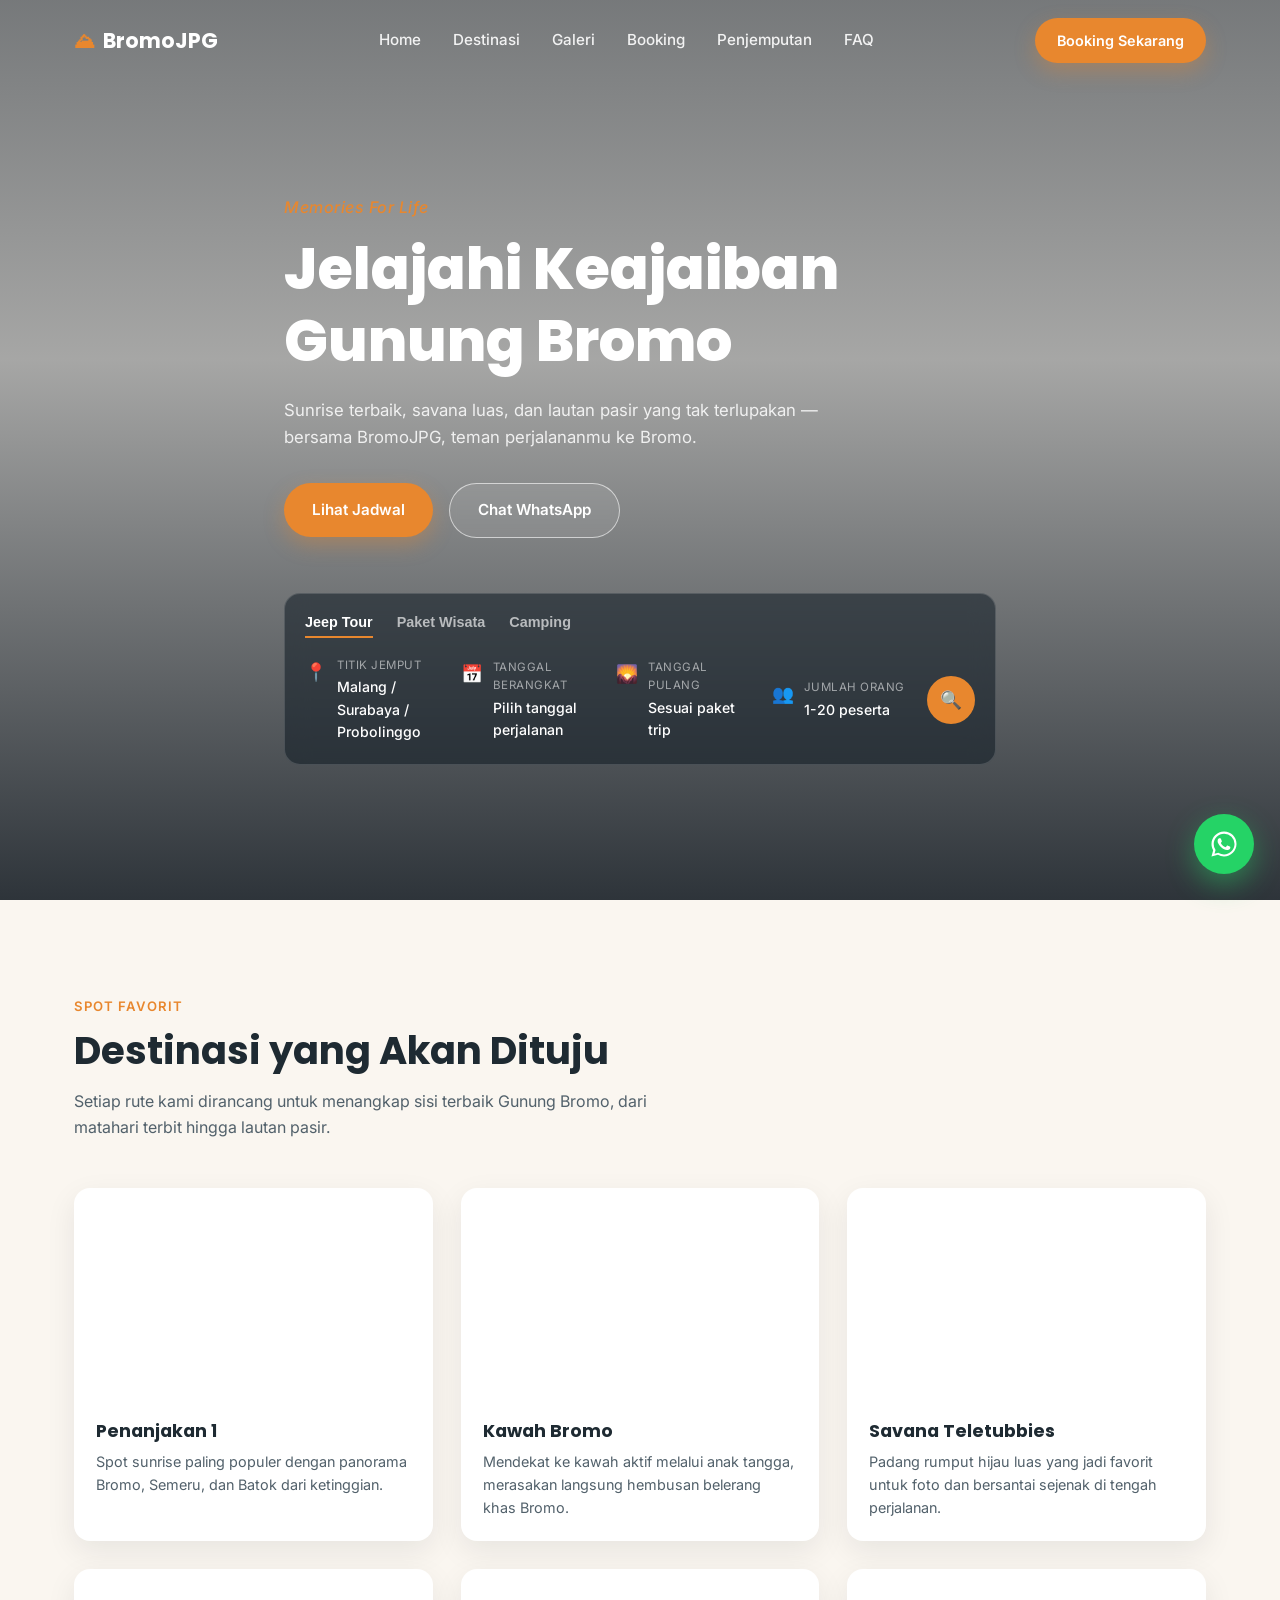
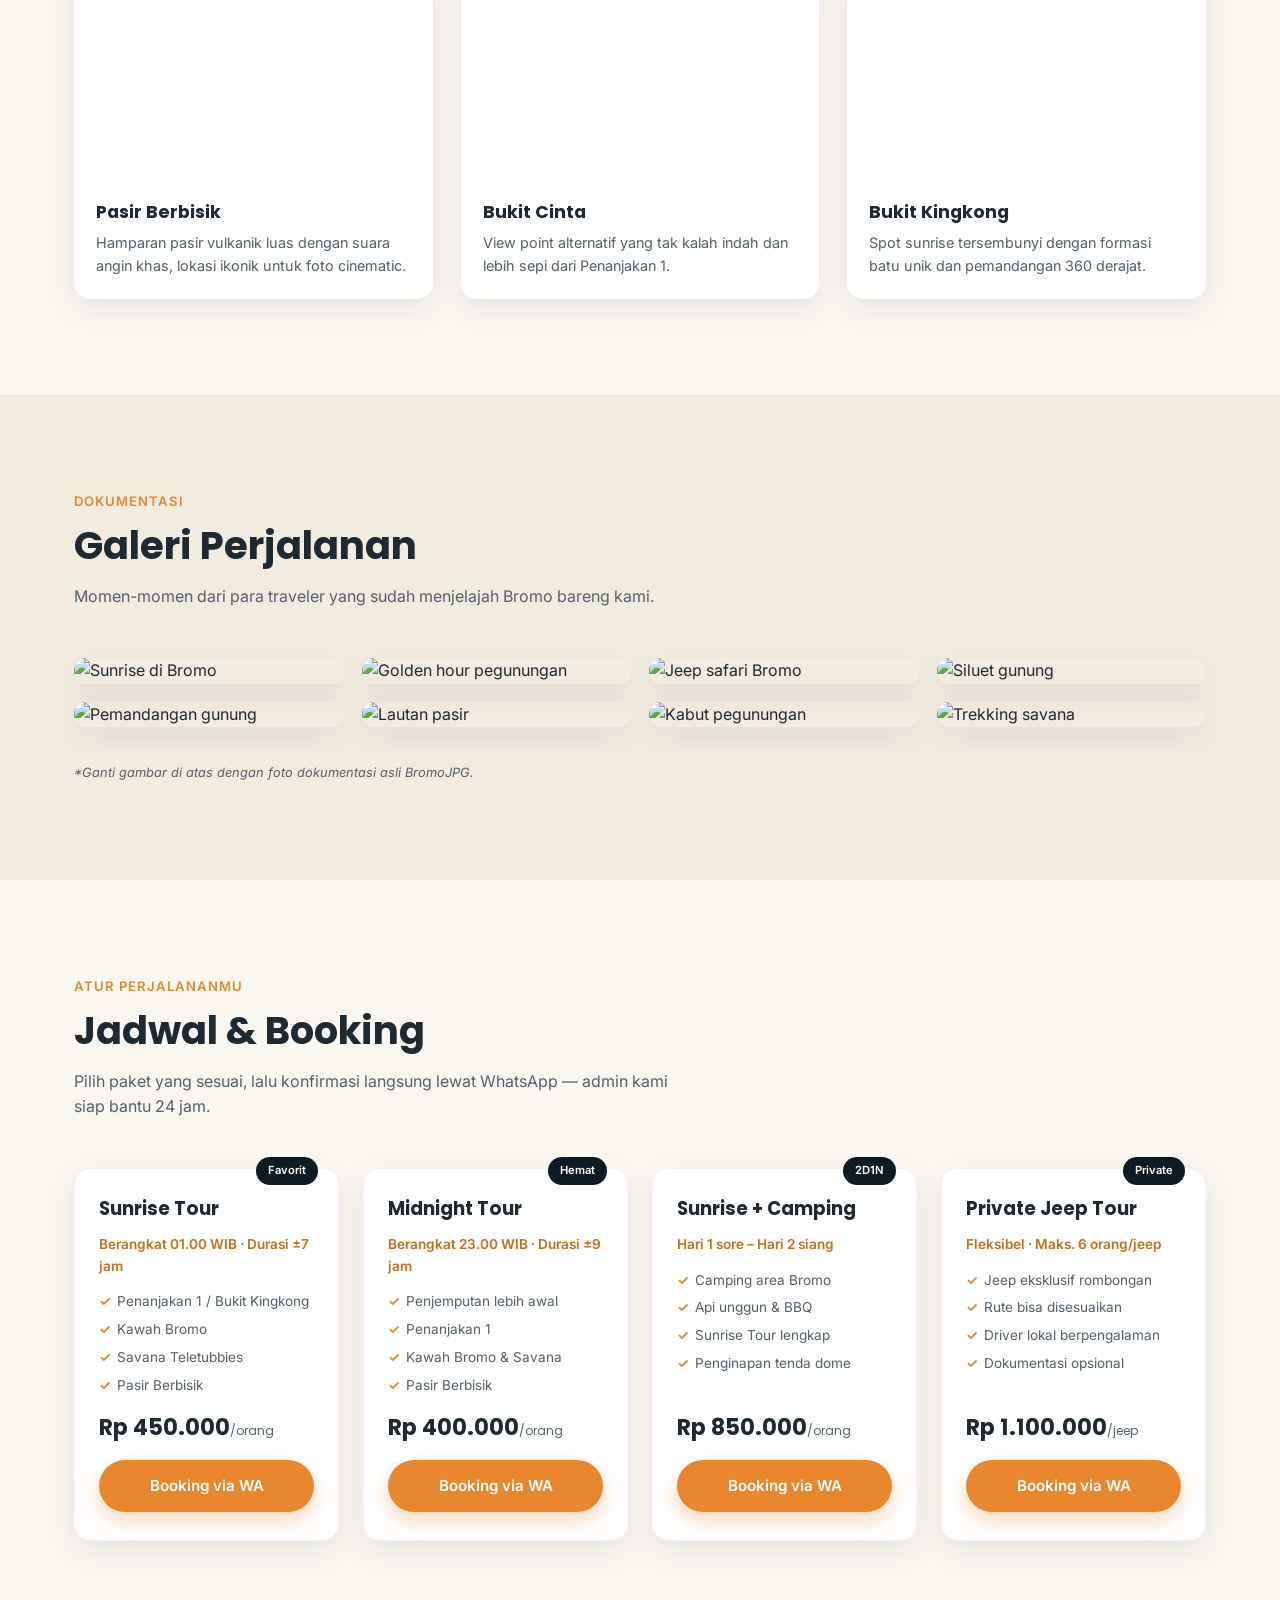
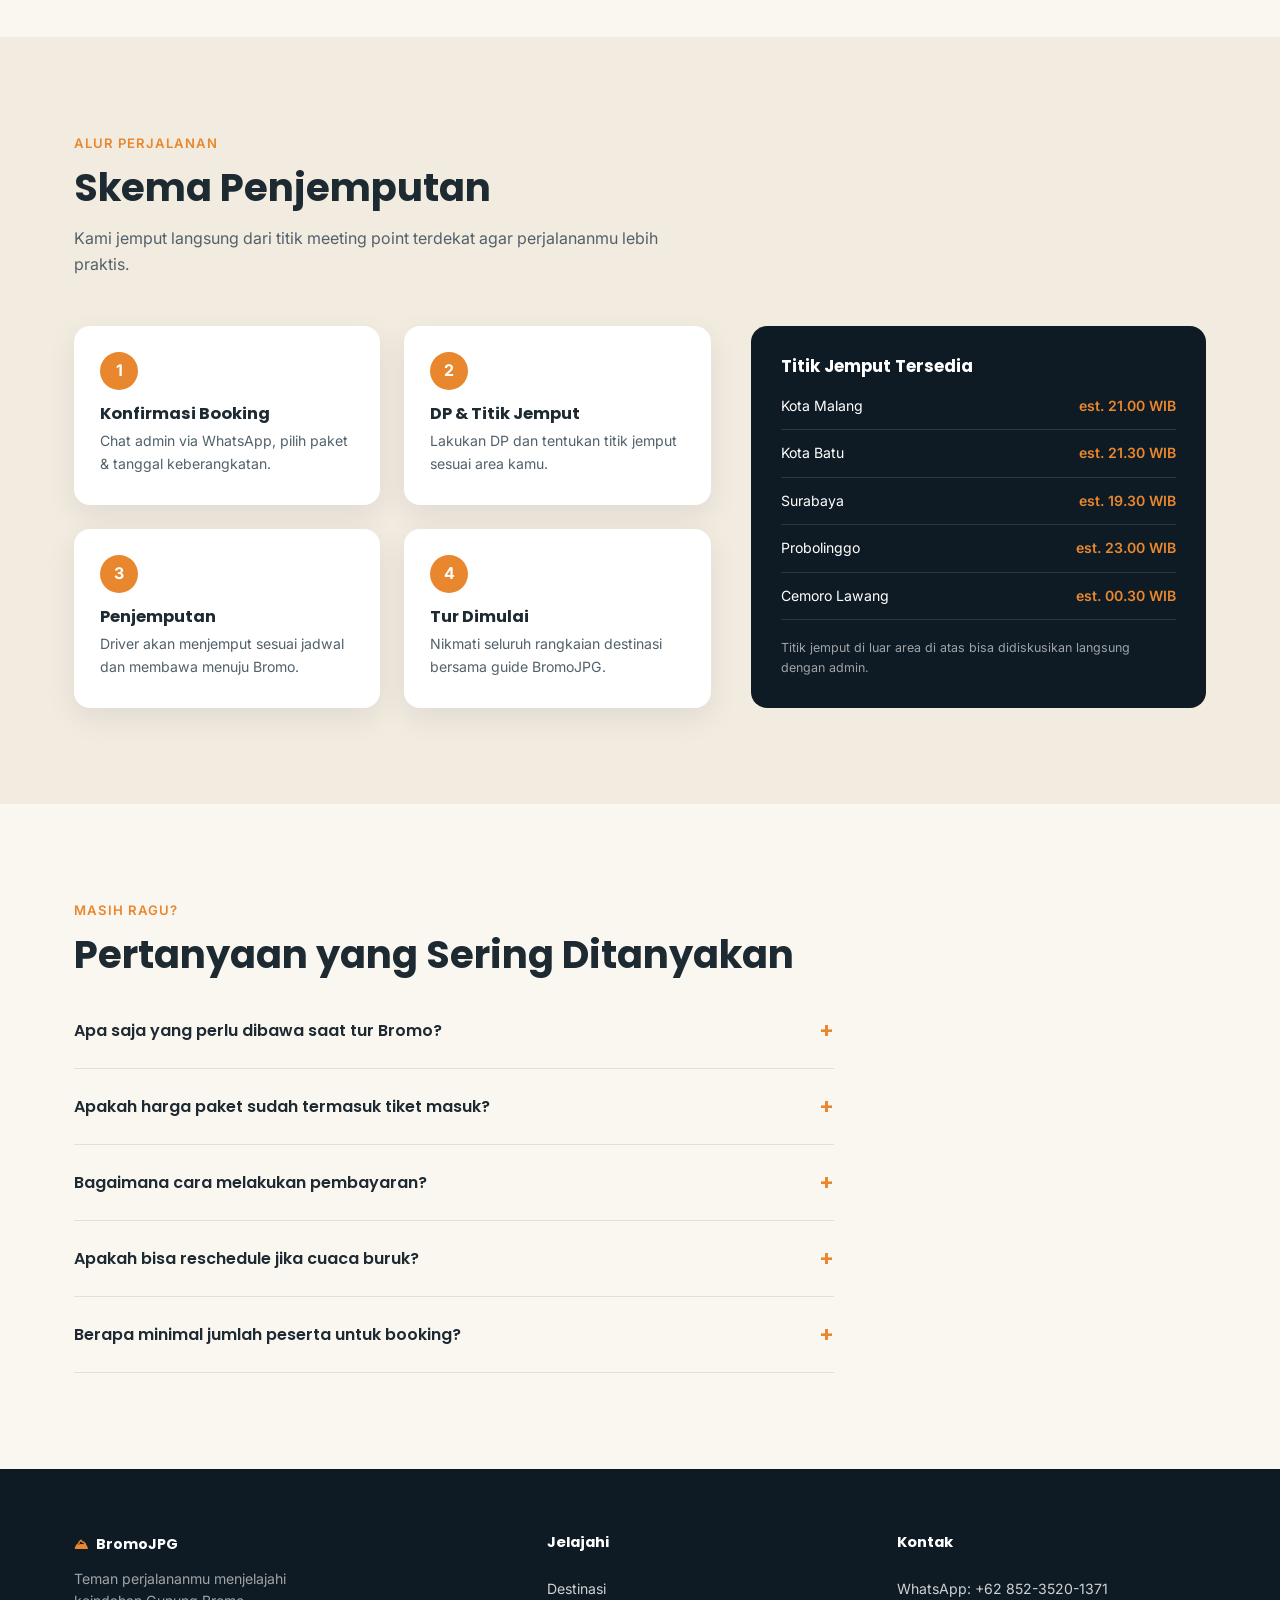
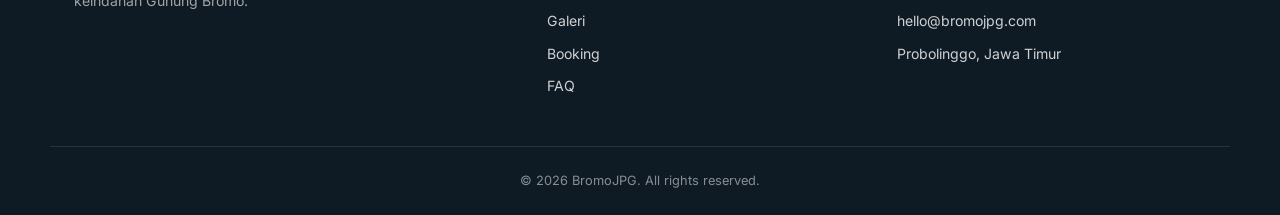
==== index.html @ 4071d48c "Add BromoJPG landing page Co-Authored-By: Claude Sonnet 5 <noreply@anthropic.com>" ====
<!DOCTYPE html>
<html lang="id">
<head>
<meta charset="UTF-8">
<meta name="viewport" content="width=device-width, initial-scale=1.0">
<title>BromoJPG - Jelajahi Keajaiban Gunung Bromo</title>
<meta name="description" content="BromoJPG - Paket wisata Gunung Bromo, sunrise tour, jeep tour, dan camping. Booking mudah lewat WhatsApp.">
<link rel="preconnect" href="https://fonts.googleapis.com">
<link rel="preconnect" href="https://fonts.gstatic.com" crossorigin>
<link href="https://fonts.googleapis.com/css2?family=Poppins:wght@500;600;700;800&family=Inter:wght@400;500;600;700&display=swap" rel="stylesheet">
<link rel="stylesheet" href="css/style.css">
</head>
<body>

<!-- NAVBAR -->
<header class="navbar" id="navbar">
  <div class="container navbar__inner">
    <a href="#home" class="navbar__logo">
      <span class="logo-icon">⛰</span> BromoJPG
    </a>
    <nav class="navbar__menu" id="navMenu">
      <a href="#home">Home</a>
      <a href="#destinasi">Destinasi</a>
      <a href="#galeri">Galeri</a>
      <a href="#booking">Booking</a>
      <a href="#penjemputan">Penjemputan</a>
      <a href="#faq">FAQ</a>
    </nav>
    <a href="https://wa.me/6285235201371?text=hallo%2C%20saya%20berminat%20liburan%20ke%20bromo%20bareng%20bromojpg" class="btn btn--primary navbar__cta" target="_blank" rel="noopener">Booking Sekarang</a>
    <button class="navbar__burger" id="navBurger" aria-label="Buka menu">
      <span></span><span></span><span></span>
    </button>
  </div>
</header>

<!-- HERO -->
<section class="hero" id="home">
  <div class="hero__overlay"></div>
  <div class="container hero__content">
    <p class="hero__eyebrow">Memories For Life</p>
    <h1 class="hero__title">Jelajahi Keajaiban<br>Gunung Bromo</h1>
    <p class="hero__subtitle">Sunrise terbaik, savana luas, dan lautan pasir yang tak terlupakan — bersama BromoJPG, teman perjalananmu ke Bromo.</p>
    <div class="hero__actions">
      <a href="#booking" class="btn btn--primary">Lihat Jadwal</a>
      <a href="https://wa.me/6285235201371?text=hallo%2C%20saya%20berminat%20liburan%20ke%20bromo%20bareng%20bromojpg" class="btn btn--outline" target="_blank" rel="noopener">Chat WhatsApp</a>
    </div>

    <div class="booking-bar">
      <div class="booking-bar__tabs">
        <button class="is-active" data-tab="jeep">Jeep Tour</button>
        <button data-tab="paket">Paket Wisata</button>
        <button data-tab="camping">Camping</button>
      </div>
      <div class="booking-bar__fields">
        <div class="field">
          <span class="field__icon">📍</span>
          <div>
            <label>Titik Jemput</label>
            <p>Malang / Surabaya / Probolinggo</p>
          </div>
        </div>
        <div class="field">
          <span class="field__icon">📅</span>
          <div>
            <label>Tanggal Berangkat</label>
            <p>Pilih tanggal perjalanan</p>
          </div>
        </div>
        <div class="field">
          <span class="field__icon">🌄</span>
          <div>
            <label>Tanggal Pulang</label>
            <p>Sesuai paket trip</p>
          </div>
        </div>
        <div class="field">
          <span class="field__icon">👥</span>
          <div>
            <label>Jumlah Orang</label>
            <p>1-20 peserta</p>
          </div>
        </div>
        <a href="#booking" class="booking-bar__search" aria-label="Cari jadwal">🔍</a>
      </div>
    </div>
  </div>
</section>

<main>

<!-- DESTINASI -->
<section class="section" id="destinasi">
  <div class="container">
    <p class="section__eyebrow">Spot Favorit</p>
    <h2 class="section__title">Destinasi yang Akan Dituju</h2>
    <p class="section__desc">Setiap rute kami dirancang untuk menangkap sisi terbaik Gunung Bromo, dari matahari terbit hingga lautan pasir.</p>

    <div class="grid grid--3 destinasi-grid">
      <article class="card">
        <div class="card__img" style="background-image:url('https://images.unsplash.com/photo-1518548419970-58e3b4079ab2?auto=format&fit=crop&w=800&q=80')"></div>
        <div class="card__body">
          <h3>Penanjakan 1</h3>
          <p>Spot sunrise paling populer dengan panorama Bromo, Semeru, dan Batok dari ketinggian.</p>
        </div>
      </article>
      <article class="card">
        <div class="card__img" style="background-image:url('https://images.unsplash.com/photo-1506905925346-21bda4d32df4?auto=format&fit=crop&w=800&q=80')"></div>
        <div class="card__body">
          <h3>Kawah Bromo</h3>
          <p>Mendekat ke kawah aktif melalui anak tangga, merasakan langsung hembusan belerang khas Bromo.</p>
        </div>
      </article>
      <article class="card">
        <div class="card__img" style="background-image:url('https://images.unsplash.com/photo-1444392061186-9fc38f84f726?auto=format&fit=crop&w=800&q=80')"></div>
        <div class="card__body">
          <h3>Savana Teletubbies</h3>
          <p>Padang rumput hijau luas yang jadi favorit untuk foto dan bersantai sejenak di tengah perjalanan.</p>
        </div>
      </article>
      <article class="card">
        <div class="card__img" style="background-image:url('https://images.unsplash.com/photo-1509316785289-025f5b846b35?auto=format&fit=crop&w=800&q=80')"></div>
        <div class="card__body">
          <h3>Pasir Berbisik</h3>
          <p>Hamparan pasir vulkanik luas dengan suara angin khas, lokasi ikonik untuk foto cinematic.</p>
        </div>
      </article>
      <article class="card">
        <div class="card__img" style="background-image:url('https://images.unsplash.com/photo-1476514525535-07fb3b4ae5f1?auto=format&fit=crop&w=800&q=80')"></div>
        <div class="card__body">
          <h3>Bukit Cinta</h3>
          <p>View point alternatif yang tak kalah indah dan lebih sepi dari Penanjakan 1.</p>
        </div>
      </article>
      <article class="card">
        <div class="card__img" style="background-image:url('https://images.unsplash.com/photo-1470770841072-f978cf4d019e?auto=format&fit=crop&w=800&q=80')"></div>
        <div class="card__body">
          <h3>Bukit Kingkong</h3>
          <p>Spot sunrise tersembunyi dengan formasi batu unik dan pemandangan 360 derajat.</p>
        </div>
      </article>
    </div>
  </div>
</section>

<!-- GALERI -->
<section class="section section--alt" id="galeri">
  <div class="container">
    <p class="section__eyebrow">Dokumentasi</p>
    <h2 class="section__title">Galeri Perjalanan</h2>
    <p class="section__desc">Momen-momen dari para traveler yang sudah menjelajah Bromo bareng kami.</p>

    <div class="gallery" id="galleryGrid">
      <img src="https://images.unsplash.com/photo-1518791841217-8f162f1e1131?auto=format&fit=crop&w=700&q=80" alt="Sunrise di Bromo" loading="lazy">
      <img src="https://images.unsplash.com/photo-1483728642387-6c3bdd6c93e5?auto=format&fit=crop&w=700&q=80" alt="Pemandangan gunung" loading="lazy">
      <img src="https://images.unsplash.com/photo-1519681393784-d120267933ba?auto=format&fit=crop&w=700&q=80" alt="Golden hour pegunungan" loading="lazy">
      <img src="https://images.unsplash.com/photo-1551632811-561732d1e306?auto=format&fit=crop&w=700&q=80" alt="Lautan pasir" loading="lazy">
      <img src="https://images.unsplash.com/photo-1507525428034-b723cf961d3e?auto=format&fit=crop&w=700&q=80" alt="Jeep safari Bromo" loading="lazy">
      <img src="https://images.unsplash.com/photo-1443860623430-684c3eaf9871?auto=format&fit=crop&w=700&q=80" alt="Kabut pegunungan" loading="lazy">
      <img src="https://images.unsplash.com/photo-1472214103451-9374bd1c798e?auto=format&fit=crop&w=700&q=80" alt="Siluet gunung" loading="lazy">
      <img src="https://images.unsplash.com/photo-1532274402911-5a369e4c4bb5?auto=format&fit=crop&w=700&q=80" alt="Trekking savana" loading="lazy">
    </div>
    <p class="gallery__note">*Ganti gambar di atas dengan foto dokumentasi asli BromoJPG.</p>
  </div>
</section>

<!-- JADWAL BOOKING -->
<section class="section" id="booking">
  <div class="container">
    <p class="section__eyebrow">Atur Perjalananmu</p>
    <h2 class="section__title">Jadwal &amp; Booking</h2>
    <p class="section__desc">Pilih paket yang sesuai, lalu konfirmasi langsung lewat WhatsApp — admin kami siap bantu 24 jam.</p>

    <div class="schedule-grid">
      <article class="schedule-card">
        <div class="schedule-card__badge">Favorit</div>
        <h3>Sunrise Tour</h3>
        <p class="schedule-card__time">Berangkat 01.00 WIB &middot; Durasi ±7 jam</p>
        <ul class="schedule-card__list">
          <li>Penanjakan 1 / Bukit Kingkong</li>
          <li>Kawah Bromo</li>
          <li>Savana Teletubbies</li>
          <li>Pasir Berbisik</li>
        </ul>
        <div class="schedule-card__price">Rp 450.000<span>/orang</span></div>
        <a class="btn btn--primary btn--block" target="_blank" rel="noopener"
           href="https://wa.me/6285235201371?text=hallo%2C%20saya%20berminat%20liburan%20ke%20bromo%20bareng%20bromojpg%2C%20untuk%20paket%20Sunrise%20Tour">Booking via WA</a>
      </article>

      <article class="schedule-card">
        <div class="schedule-card__badge">Hemat</div>
        <h3>Midnight Tour</h3>
        <p class="schedule-card__time">Berangkat 23.00 WIB &middot; Durasi ±9 jam</p>
        <ul class="schedule-card__list">
          <li>Penjemputan lebih awal</li>
          <li>Penanjakan 1</li>
          <li>Kawah Bromo &amp; Savana</li>
          <li>Pasir Berbisik</li>
        </ul>
        <div class="schedule-card__price">Rp 400.000<span>/orang</span></div>
        <a class="btn btn--primary btn--block" target="_blank" rel="noopener"
           href="https://wa.me/6285235201371?text=hallo%2C%20saya%20berminat%20liburan%20ke%20bromo%20bareng%20bromojpg%2C%20untuk%20paket%20Midnight%20Tour">Booking via WA</a>
      </article>

      <article class="schedule-card">
        <div class="schedule-card__badge">2D1N</div>
        <h3>Sunrise + Camping</h3>
        <p class="schedule-card__time">Hari 1 sore &ndash; Hari 2 siang</p>
        <ul class="schedule-card__list">
          <li>Camping area Bromo</li>
          <li>Api unggun &amp; BBQ</li>
          <li>Sunrise Tour lengkap</li>
          <li>Penginapan tenda dome</li>
        </ul>
        <div class="schedule-card__price">Rp 850.000<span>/orang</span></div>
        <a class="btn btn--primary btn--block" target="_blank" rel="noopener"
           href="https://wa.me/6285235201371?text=hallo%2C%20saya%20berminat%20liburan%20ke%20bromo%20bareng%20bromojpg%2C%20untuk%20paket%20Sunrise%20%2B%20Camping">Booking via WA</a>
      </article>

      <article class="schedule-card">
        <div class="schedule-card__badge">Private</div>
        <h3>Private Jeep Tour</h3>
        <p class="schedule-card__time">Fleksibel &middot; Maks. 6 orang/jeep</p>
        <ul class="schedule-card__list">
          <li>Jeep eksklusif rombongan</li>
          <li>Rute bisa disesuaikan</li>
          <li>Driver lokal berpengalaman</li>
          <li>Dokumentasi opsional</li>
        </ul>
        <div class="schedule-card__price">Rp 1.100.000<span>/jeep</span></div>
        <a class="btn btn--primary btn--block" target="_blank" rel="noopener"
           href="https://wa.me/6285235201371?text=hallo%2C%20saya%20berminat%20liburan%20ke%20bromo%20bareng%20bromojpg%2C%20untuk%20Private%20Jeep%20Tour">Booking via WA</a>
      </article>
    </div>
  </div>
</section>

<!-- SKEMA PENJEMPUTAN -->
<section class="section section--alt" id="penjemputan">
  <div class="container">
    <p class="section__eyebrow">Alur Perjalanan</p>
    <h2 class="section__title">Skema Penjemputan</h2>
    <p class="section__desc">Kami jemput langsung dari titik meeting point terdekat agar perjalananmu lebih praktis.</p>

    <div class="pickup">
      <div class="pickup__steps">
        <div class="pickup__step">
          <div class="pickup__num">1</div>
          <h3>Konfirmasi Booking</h3>
          <p>Chat admin via WhatsApp, pilih paket &amp; tanggal keberangkatan.</p>
        </div>
        <div class="pickup__step">
          <div class="pickup__num">2</div>
          <h3>DP &amp; Titik Jemput</h3>
          <p>Lakukan DP dan tentukan titik jemput sesuai area kamu.</p>
        </div>
        <div class="pickup__step">
          <div class="pickup__num">3</div>
          <h3>Penjemputan</h3>
          <p>Driver akan menjemput sesuai jadwal dan membawa menuju Bromo.</p>
        </div>
        <div class="pickup__step">
          <div class="pickup__num">4</div>
          <h3>Tur Dimulai</h3>
          <p>Nikmati seluruh rangkaian destinasi bersama guide BromoJPG.</p>
        </div>
      </div>

      <div class="pickup__areas">
        <h3>Titik Jemput Tersedia</h3>
        <ul>
          <li><span>Kota Malang</span><span>est. 21.00 WIB</span></li>
          <li><span>Kota Batu</span><span>est. 21.30 WIB</span></li>
          <li><span>Surabaya</span><span>est. 19.30 WIB</span></li>
          <li><span>Probolinggo</span><span>est. 23.00 WIB</span></li>
          <li><span>Cemoro Lawang</span><span>est. 00.30 WIB</span></li>
        </ul>
        <p class="pickup__note">Titik jemput di luar area di atas bisa didiskusikan langsung dengan admin.</p>
      </div>
    </div>
  </div>
</section>

<!-- FAQ -->
<section class="section" id="faq">
  <div class="container">
    <p class="section__eyebrow">Masih Ragu?</p>
    <h2 class="section__title">Pertanyaan yang Sering Ditanyakan</h2>

    <div class="faq">
      <div class="faq__item">
        <button class="faq__question">
          Apa saja yang perlu dibawa saat tur Bromo?
          <span class="faq__icon">+</span>
        </button>
        <div class="faq__answer">
          <p>Jaket tebal, sarung tangan, masker/buff, senter kecil, dan kamera. Suhu di area Bromo bisa mencapai 5-10°C saat dini hari.</p>
        </div>
      </div>
      <div class="faq__item">
        <button class="faq__question">
          Apakah harga paket sudah termasuk tiket masuk?
          <span class="faq__icon">+</span>
        </button>
        <div class="faq__answer">
          <p>Harga sudah termasuk sewa jeep dan driver. Tiket masuk kawasan TNBTS dibayar terpisah di lokasi sesuai tarif resmi.</p>
        </div>
      </div>
      <div class="faq__item">
        <button class="faq__question">
          Bagaimana cara melakukan pembayaran?
          <span class="faq__icon">+</span>
        </button>
        <div class="faq__answer">
          <p>Pembayaran DP via transfer bank/e-wallet untuk mengunci jadwal, pelunasan bisa saat hari-H atau sesuai kesepakatan dengan admin.</p>
        </div>
      </div>
      <div class="faq__item">
        <button class="faq__question">
          Apakah bisa reschedule jika cuaca buruk?
          <span class="faq__icon">+</span>
        </button>
        <div class="faq__answer">
          <p>Bisa, kami akan menginformasikan kondisi cuaca/kabut terkini dan menawarkan opsi reschedule tanpa biaya tambahan.</p>
        </div>
      </div>
      <div class="faq__item">
        <button class="faq__question">
          Berapa minimal jumlah peserta untuk booking?
          <span class="faq__icon">+</span>
        </button>
        <div class="faq__answer">
          <p>Minimal 1 orang untuk paket open trip (akan digabung dengan peserta lain), dan tanpa minimal untuk private jeep tour.</p>
        </div>
      </div>
    </div>
  </div>
</section>

</main>

<!-- FOOTER -->
<footer class="footer">
  <div class="container footer__inner">
    <div class="footer__brand">
      <p class="navbar__logo"><span class="logo-icon">⛰</span> BromoJPG</p>
      <p>Teman perjalananmu menjelajahi keindahan Gunung Bromo.</p>
    </div>
    <div class="footer__col">
      <h4>Jelajahi</h4>
      <a href="#destinasi">Destinasi</a>
      <a href="#galeri">Galeri</a>
      <a href="#booking">Booking</a>
      <a href="#faq">FAQ</a>
    </div>
    <div class="footer__col">
      <h4>Kontak</h4>
      <a href="https://wa.me/6285235201371" target="_blank" rel="noopener">WhatsApp: +62 852-3520-1371</a>
      <a href="mailto:hello@bromojpg.com">hello@bromojpg.com</a>
      <span>Probolinggo, Jawa Timur</span>
    </div>
  </div>
  <div class="footer__bottom">
    <p>&copy; 2026 BromoJPG. All rights reserved.</p>
  </div>
</footer>

<!-- FLOATING WHATSAPP BUTTON -->
<a href="https://wa.me/6285235201371?text=hallo%2C%20saya%20berminat%20liburan%20ke%20bromo%20bareng%20bromojpg"
   class="wa-float" target="_blank" rel="noopener" aria-label="Chat WhatsApp BromoJPG">
  <svg viewBox="0 0 32 32" width="30" height="30" fill="currentColor">
    <path d="M16.004 2.667c-7.364 0-13.333 5.97-13.333 13.333 0 2.351.615 4.646 1.783 6.667L2.667 29.333l6.84-1.794a13.27 13.27 0 0 0 6.497 1.69h.006c7.363 0 13.333-5.969 13.333-13.333 0-3.562-1.388-6.912-3.907-9.43a13.246 13.246 0 0 0-9.432-3.799zm0 24.4a11.03 11.03 0 0 1-5.63-1.54l-.404-.24-4.06 1.065 1.084-3.957-.263-.406a11.044 11.044 0 0 1-1.693-5.927c0-6.113 4.975-11.088 11.092-11.088a11.03 11.03 0 0 1 7.845 3.252 11.028 11.028 0 0 1 3.248 7.845c-.003 6.116-4.978 11.092-11.11 11.096zm6.086-8.305c-.334-.167-1.978-.977-2.285-1.088-.307-.112-.53-.167-.753.167s-.863 1.088-1.058 1.312c-.195.223-.39.251-.724.084-.334-.167-1.41-.52-2.686-1.658-.993-.886-1.664-1.98-1.86-2.314-.194-.335-.021-.516.147-.683.15-.15.334-.39.5-.585.167-.195.223-.334.334-.558.112-.223.056-.418-.028-.585-.084-.167-.753-1.814-1.032-2.483-.272-.653-.549-.565-.753-.576l-.642-.011c-.223 0-.585.084-.892.419-.307.334-1.17 1.144-1.17 2.79s1.198 3.236 1.365 3.459c.167.223 2.357 3.6 5.71 5.049.798.345 1.42.55 1.905.703.8.254 1.528.218 2.104.133.642-.096 1.978-.809 2.257-1.59.279-.782.279-1.452.195-1.591-.084-.14-.307-.223-.642-.39z"/>
  </svg>
</a>

<script src="js/script.js"></script>
</body>
</html>
---- css/style.css ----
:root {
  --bone: #faf6f0;
  --bone-alt: #f2ebe0;
  --ink: #1e2a32;
  --ink-soft: #52616b;
  --navy: #0f1b24;
  --navy-soft: #1b2b38;
  --amber: #e8872e;
  --amber-dark: #c96c1b;
  --white: #ffffff;
  --radius: 16px;
  --shadow: 0 10px 30px rgba(15, 27, 36, 0.08);
  --container: 1180px;
}

* { box-sizing: border-box; margin: 0; padding: 0; }

html { scroll-behavior: smooth; }

body {
  font-family: 'Inter', sans-serif;
  background: var(--bone);
  color: var(--ink);
  line-height: 1.6;
  overflow-x: hidden;
}

h1, h2, h3, h4 {
  font-family: 'Poppins', sans-serif;
  color: var(--ink);
  line-height: 1.25;
}

a { text-decoration: none; color: inherit; }
img { max-width: 100%; display: block; }
ul { list-style: none; }

.container {
  max-width: var(--container);
  margin: 0 auto;
  padding: 0 24px;
}

/* BUTTONS */
.btn {
  display: inline-flex;
  align-items: center;
  justify-content: center;
  padding: 14px 28px;
  border-radius: 999px;
  font-weight: 600;
  font-size: 0.95rem;
  transition: transform 0.2s ease, box-shadow 0.2s ease, background 0.2s ease;
  border: none;
  cursor: pointer;
}
.btn--primary {
  background: var(--amber);
  color: var(--white);
  box-shadow: 0 8px 20px rgba(232, 135, 46, 0.35);
}
.btn--primary:hover { background: var(--amber-dark); transform: translateY(-2px); }
.btn--outline {
  background: rgba(255,255,255,0.08);
  color: var(--white);
  border: 1.5px solid rgba(255,255,255,0.6);
  backdrop-filter: blur(4px);
}
.btn--outline:hover { background: rgba(255,255,255,0.18); }
.btn--block { width: 100%; }

/* NAVBAR */
.navbar {
  position: fixed;
  top: 0; left: 0; right: 0;
  z-index: 100;
  padding: 18px 0;
  transition: background 0.3s ease, padding 0.3s ease, box-shadow 0.3s ease;
}
.navbar.scrolled {
  background: rgba(250, 246, 240, 0.92);
  backdrop-filter: blur(10px);
  padding: 12px 0;
  box-shadow: 0 4px 20px rgba(15,27,36,0.08);
}
.navbar__inner {
  display: flex;
  align-items: center;
  justify-content: space-between;
  gap: 24px;
}
.navbar__logo {
  font-family: 'Poppins', sans-serif;
  font-weight: 700;
  font-size: 1.3rem;
  color: var(--white);
  display: flex;
  align-items: center;
  gap: 8px;
}
.navbar.scrolled .navbar__logo { color: var(--ink); }
.logo-icon { color: var(--amber); }
.navbar__menu {
  display: flex;
  gap: 32px;
  flex: 1;
  justify-content: center;
}
.navbar__menu a {
  color: rgba(255,255,255,0.9);
  font-weight: 500;
  font-size: 0.95rem;
  transition: color 0.2s ease;
}
.navbar.scrolled .navbar__menu a { color: var(--ink-soft); }
.navbar__menu a:hover { color: var(--amber); }
.navbar__cta { white-space: nowrap; padding: 11px 22px; font-size: 0.9rem; }
.navbar__burger {
  display: none;
  flex-direction: column;
  gap: 5px;
  background: none;
  border: none;
  cursor: pointer;
}
.navbar__burger span {
  width: 24px; height: 2px;
  background: var(--white);
  transition: background 0.2s ease;
}
.navbar.scrolled .navbar__burger span { background: var(--ink); }

/* HERO */
.hero {
  position: relative;
  min-height: 100vh;
  display: flex;
  align-items: center;
  background: url('https://images.unsplash.com/photo-1472791108553-c9405341e398?auto=format&fit=crop&w=1600&q=80') center/cover no-repeat;
  color: var(--white);
  padding: 140px 0 80px;
}
.hero__overlay {
  position: absolute;
  inset: 0;
  background: linear-gradient(180deg, rgba(10,18,26,0.55) 0%, rgba(10,18,26,0.35) 40%, rgba(10,18,26,0.85) 100%);
}
.hero__content {
  position: relative;
  z-index: 2;
  max-width: 760px;
}
.hero__eyebrow {
  font-style: italic;
  color: var(--amber);
  font-weight: 500;
  margin-bottom: 12px;
  letter-spacing: 0.5px;
}
.hero__title {
  font-size: clamp(2.2rem, 5vw, 3.6rem);
  font-weight: 800;
  color: var(--white);
  margin-bottom: 20px;
}
.hero__subtitle {
  font-size: 1.05rem;
  color: rgba(255,255,255,0.85);
  max-width: 540px;
  margin-bottom: 32px;
}
.hero__actions { display: flex; gap: 16px; flex-wrap: wrap; margin-bottom: 56px; }

/* BOOKING BAR (hero search widget) */
.booking-bar {
  background: rgba(15, 27, 36, 0.55);
  border: 1px solid rgba(255,255,255,0.15);
  backdrop-filter: blur(12px);
  border-radius: var(--radius);
  padding: 20px;
  max-width: 980px;
}
.booking-bar__tabs {
  display: flex;
  gap: 24px;
  margin-bottom: 18px;
}
.booking-bar__tabs button {
  background: none;
  border: none;
  color: rgba(255,255,255,0.65);
  font-weight: 600;
  font-size: 0.9rem;
  padding-bottom: 6px;
  cursor: pointer;
  border-bottom: 2px solid transparent;
}
.booking-bar__tabs button.is-active {
  color: var(--white);
  border-color: var(--amber);
}
.booking-bar__fields {
  display: grid;
  grid-template-columns: repeat(4, 1fr) auto;
  gap: 16px;
  align-items: center;
}
.field { display: flex; gap: 10px; align-items: flex-start; }
.field__icon { font-size: 1.1rem; margin-top: 2px; }
.field label {
  display: block;
  font-size: 0.72rem;
  text-transform: uppercase;
  letter-spacing: 0.5px;
  color: rgba(255,255,255,0.55);
  margin-bottom: 2px;
}
.field p { font-size: 0.88rem; color: var(--white); font-weight: 500; }
.booking-bar__search {
  background: var(--amber);
  color: var(--white);
  width: 48px; height: 48px;
  border-radius: 50%;
  display: flex;
  align-items: center;
  justify-content: center;
  font-size: 1.1rem;
  transition: background 0.2s ease;
}
.booking-bar__search:hover { background: var(--amber-dark); }

/* SECTIONS */
.section { padding: 96px 0; }
.section--alt { background: var(--bone-alt); }
.section__eyebrow {
  color: var(--amber);
  font-weight: 600;
  text-transform: uppercase;
  letter-spacing: 1px;
  font-size: 0.82rem;
  margin-bottom: 10px;
}
.section__title {
  font-size: clamp(1.7rem, 3.4vw, 2.4rem);
  font-weight: 700;
  margin-bottom: 14px;
}
.section__desc {
  color: var(--ink-soft);
  max-width: 600px;
  margin-bottom: 48px;
  font-size: 1rem;
}

.grid { display: grid; gap: 28px; }
.grid--3 { grid-template-columns: repeat(3, 1fr); }

/* CARDS (destinasi) */
.card {
  background: var(--white);
  border-radius: var(--radius);
  overflow: hidden;
  box-shadow: var(--shadow);
  transition: transform 0.25s ease, box-shadow 0.25s ease;
}
.card:hover { transform: translateY(-6px); box-shadow: 0 18px 40px rgba(15,27,36,0.12); }
.card__img {
  height: 210px;
  background-size: cover;
  background-position: center;
}
.card__body { padding: 22px; }
.card__body h3 { font-size: 1.1rem; margin-bottom: 8px; }
.card__body p { color: var(--ink-soft); font-size: 0.9rem; }

/* GALLERY */
.gallery {
  column-count: 4;
  column-gap: 18px;
}
.gallery img {
  width: 100%;
  border-radius: 12px;
  margin-bottom: 18px;
  box-shadow: var(--shadow);
  cursor: pointer;
  transition: transform 0.3s ease, filter 0.3s ease;
}
.gallery img:hover { transform: scale(1.02); filter: brightness(1.03); }
.gallery__note {
  margin-top: 18px;
  font-size: 0.8rem;
  color: var(--ink-soft);
  font-style: italic;
}

/* SCHEDULE / BOOKING CARDS */
.schedule-grid {
  display: grid;
  grid-template-columns: repeat(4, 1fr);
  gap: 24px;
}
.schedule-card {
  background: var(--white);
  border-radius: var(--radius);
  padding: 28px 24px;
  box-shadow: var(--shadow);
  position: relative;
  display: flex;
  flex-direction: column;
  gap: 14px;
  border: 1px solid rgba(15,27,36,0.05);
  transition: transform 0.25s ease;
}
.schedule-card:hover { transform: translateY(-6px); }
.schedule-card__badge {
  position: absolute;
  top: -12px; right: 20px;
  background: var(--navy);
  color: var(--white);
  font-size: 0.7rem;
  font-weight: 600;
  padding: 5px 12px;
  border-radius: 999px;
}
.schedule-card h3 { font-size: 1.15rem; }
.schedule-card__time { color: var(--amber-dark); font-size: 0.85rem; font-weight: 600; }
.schedule-card__list { display: flex; flex-direction: column; gap: 6px; flex: 1; }
.schedule-card__list li {
  font-size: 0.85rem;
  color: var(--ink-soft);
  padding-left: 18px;
  position: relative;
}
.schedule-card__list li::before {
  content: '✓';
  position: absolute;
  left: 0;
  color: var(--amber);
  font-weight: 700;
}
.schedule-card__price {
  font-family: 'Poppins', sans-serif;
  font-size: 1.4rem;
  font-weight: 700;
  color: var(--ink);
}
.schedule-card__price span {
  font-size: 0.75rem;
  font-weight: 400;
  color: var(--ink-soft);
}

/* PICKUP / PENJEMPUTAN */
.pickup {
  display: grid;
  grid-template-columns: 1.4fr 1fr;
  gap: 40px;
}
.pickup__steps {
  display: grid;
  grid-template-columns: repeat(2, 1fr);
  gap: 24px;
}
.pickup__step {
  background: var(--white);
  border-radius: var(--radius);
  padding: 26px;
  box-shadow: var(--shadow);
}
.pickup__num {
  width: 38px; height: 38px;
  border-radius: 50%;
  background: var(--amber);
  color: var(--white);
  display: flex;
  align-items: center;
  justify-content: center;
  font-weight: 700;
  margin-bottom: 14px;
}
.pickup__step h3 { font-size: 1.02rem; margin-bottom: 6px; }
.pickup__step p { color: var(--ink-soft); font-size: 0.88rem; }

.pickup__areas {
  background: var(--navy);
  color: var(--white);
  border-radius: var(--radius);
  padding: 30px;
}
.pickup__areas h3 { color: var(--white); font-size: 1.05rem; margin-bottom: 18px; }
.pickup__areas ul { display: flex; flex-direction: column; gap: 12px; margin-bottom: 18px; }
.pickup__areas li {
  display: flex;
  justify-content: space-between;
  padding-bottom: 12px;
  border-bottom: 1px solid rgba(255,255,255,0.12);
  font-size: 0.88rem;
}
.pickup__areas li span:last-child { color: var(--amber); font-weight: 600; }
.pickup__note { font-size: 0.78rem; color: rgba(255,255,255,0.6); }

/* FAQ */
.faq { max-width: 760px; }
.faq__item {
  border-bottom: 1px solid rgba(15,27,36,0.1);
}
.faq__question {
  width: 100%;
  background: none;
  border: none;
  text-align: left;
  font-family: 'Poppins', sans-serif;
  font-weight: 600;
  font-size: 1rem;
  padding: 22px 0;
  display: flex;
  justify-content: space-between;
  align-items: center;
  cursor: pointer;
  color: var(--ink);
}
.faq__icon {
  color: var(--amber);
  font-size: 1.3rem;
  transition: transform 0.25s ease;
  flex-shrink: 0;
  margin-left: 16px;
}
.faq__item.is-open .faq__icon { transform: rotate(45deg); }
.faq__answer {
  max-height: 0;
  overflow: hidden;
  transition: max-height 0.3s ease;
}
.faq__answer p { padding-bottom: 20px; color: var(--ink-soft); font-size: 0.92rem; max-width: 640px; }

/* FOOTER */
.footer { background: var(--navy); color: rgba(255,255,255,0.8); padding: 64px 0 0; }
.footer__inner {
  display: grid;
  grid-template-columns: 1.4fr 1fr 1fr;
  gap: 40px;
  padding-bottom: 48px;
  border-bottom: 1px solid rgba(255,255,255,0.1);
}
.footer__brand .navbar__logo { color: var(--white); margin-bottom: 12px; }
.footer__brand p { font-size: 0.88rem; max-width: 280px; color: rgba(255,255,255,0.6); }
.footer__col h4 { color: var(--white); font-size: 0.92rem; margin-bottom: 16px; }
.footer__col { display: flex; flex-direction: column; gap: 10px; font-size: 0.88rem; }
.footer__col a:hover { color: var(--amber); }
.footer__bottom {
  text-align: center;
  padding: 24px 0;
  font-size: 0.8rem;
  color: rgba(255,255,255,0.5);
}

/* FLOATING WHATSAPP */
.wa-float {
  position: fixed;
  bottom: 26px;
  right: 26px;
  width: 60px;
  height: 60px;
  background: #25D366;
  color: var(--white);
  border-radius: 50%;
  display: flex;
  align-items: center;
  justify-content: center;
  box-shadow: 0 10px 28px rgba(37, 211, 102, 0.45);
  z-index: 200;
  animation: pulse 2.4s infinite;
}
@keyframes pulse {
  0% { box-shadow: 0 0 0 0 rgba(37, 211, 102, 0.55), 0 10px 28px rgba(37,211,102,0.45); }
  70% { box-shadow: 0 0 0 16px rgba(37, 211, 102, 0), 0 10px 28px rgba(37,211,102,0.45); }
  100% { box-shadow: 0 0 0 0 rgba(37, 211, 102, 0), 0 10px 28px rgba(37,211,102,0.45); }
}

/* RESPONSIVE */
@media (max-width: 1024px) {
  .grid--3 { grid-template-columns: repeat(2, 1fr); }
  .schedule-grid { grid-template-columns: repeat(2, 1fr); }
  .gallery { column-count: 3; }
  .pickup { grid-template-columns: 1fr; }
  .booking-bar__fields { grid-template-columns: repeat(2, 1fr); row-gap: 20px; }
  .booking-bar__search { grid-column: span 2; justify-self: center; }
}

@media (max-width: 768px) {
  .navbar__menu {
    position: fixed;
    top: 68px; left: 0; right: 0;
    background: var(--bone);
    flex-direction: column;
    padding: 20px 24px;
    gap: 18px;
    box-shadow: var(--shadow);
    transform: translateY(-150%);
    opacity: 0;
    transition: all 0.3s ease;
  }
  .navbar__menu.is-open { transform: translateY(0); opacity: 1; }
  .navbar__menu a { color: var(--ink); }
  .navbar__burger { display: flex; }
  .navbar__cta { display: none; }
  .footer__inner { grid-template-columns: 1fr; }
  .grid--3 { grid-template-columns: 1fr; }
  .schedule-grid { grid-template-columns: 1fr; }
  .gallery { column-count: 2; }
  .pickup__steps { grid-template-columns: 1fr; }
}
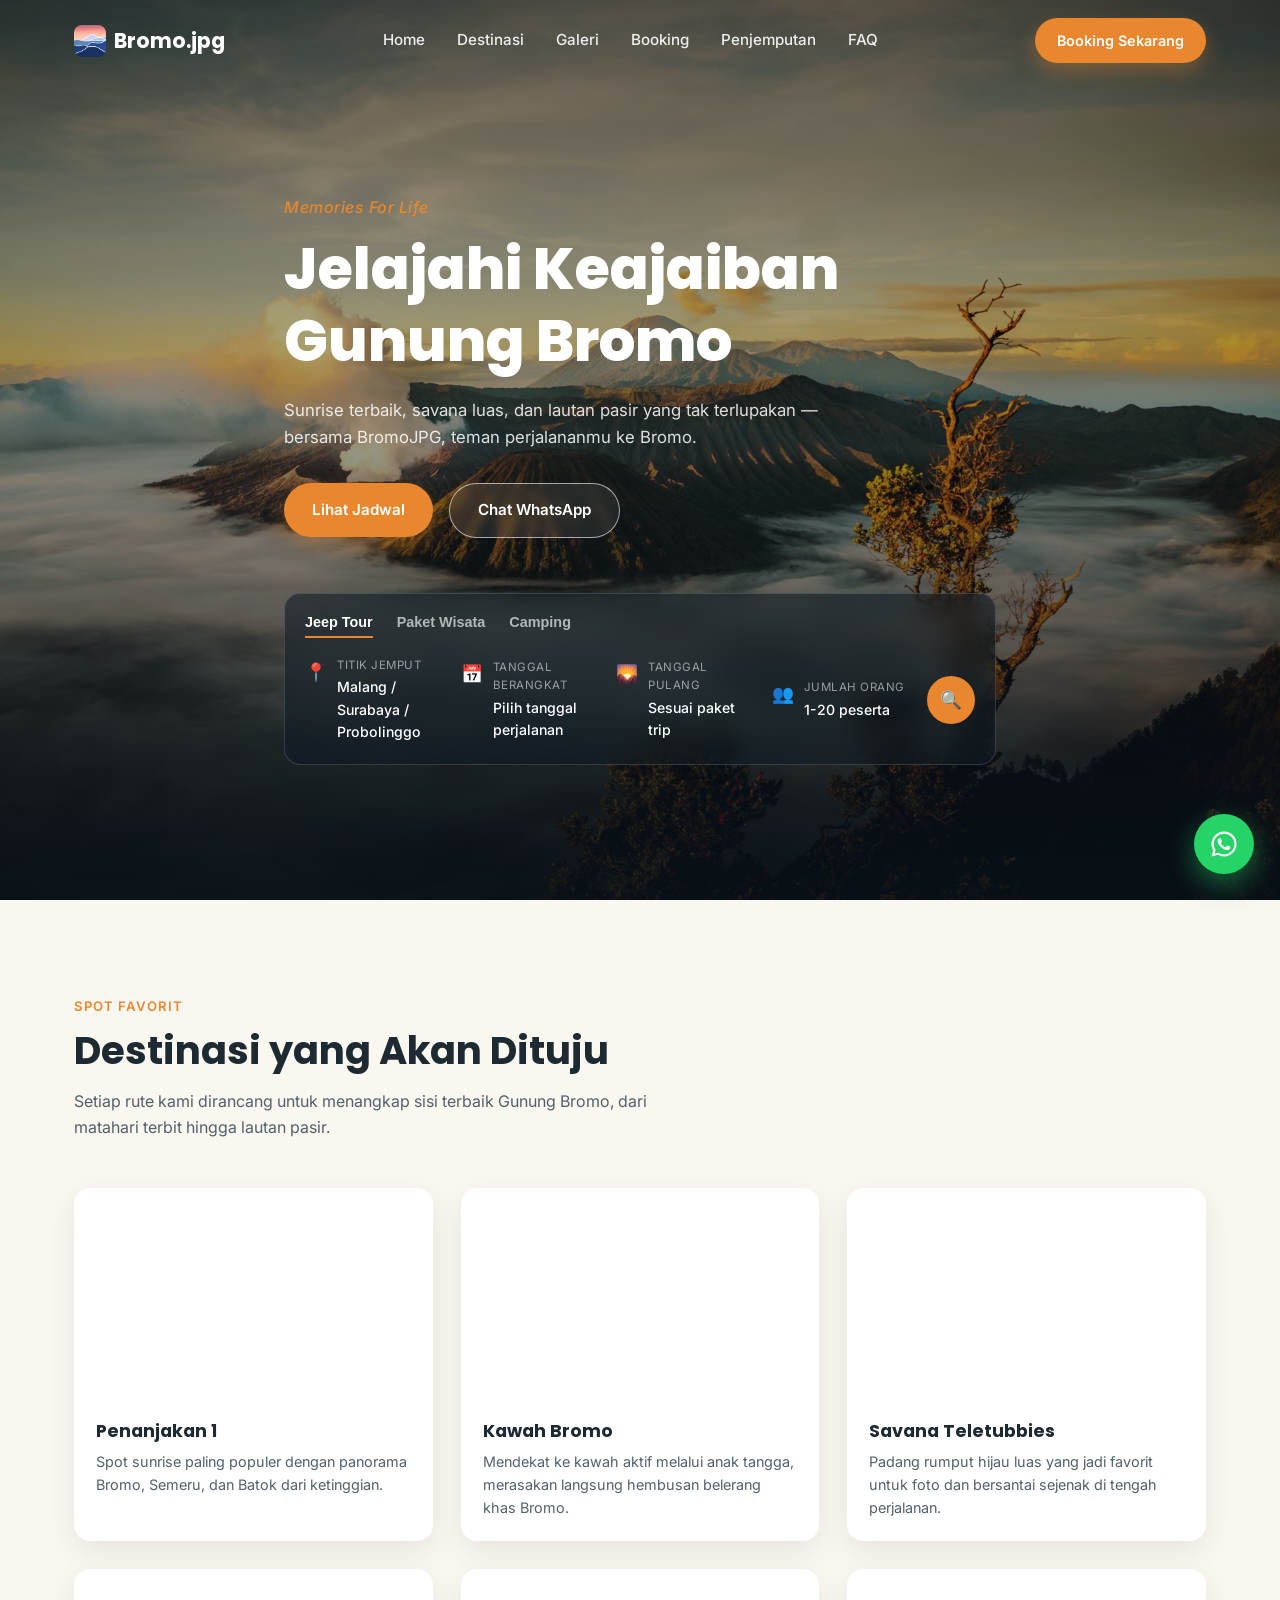
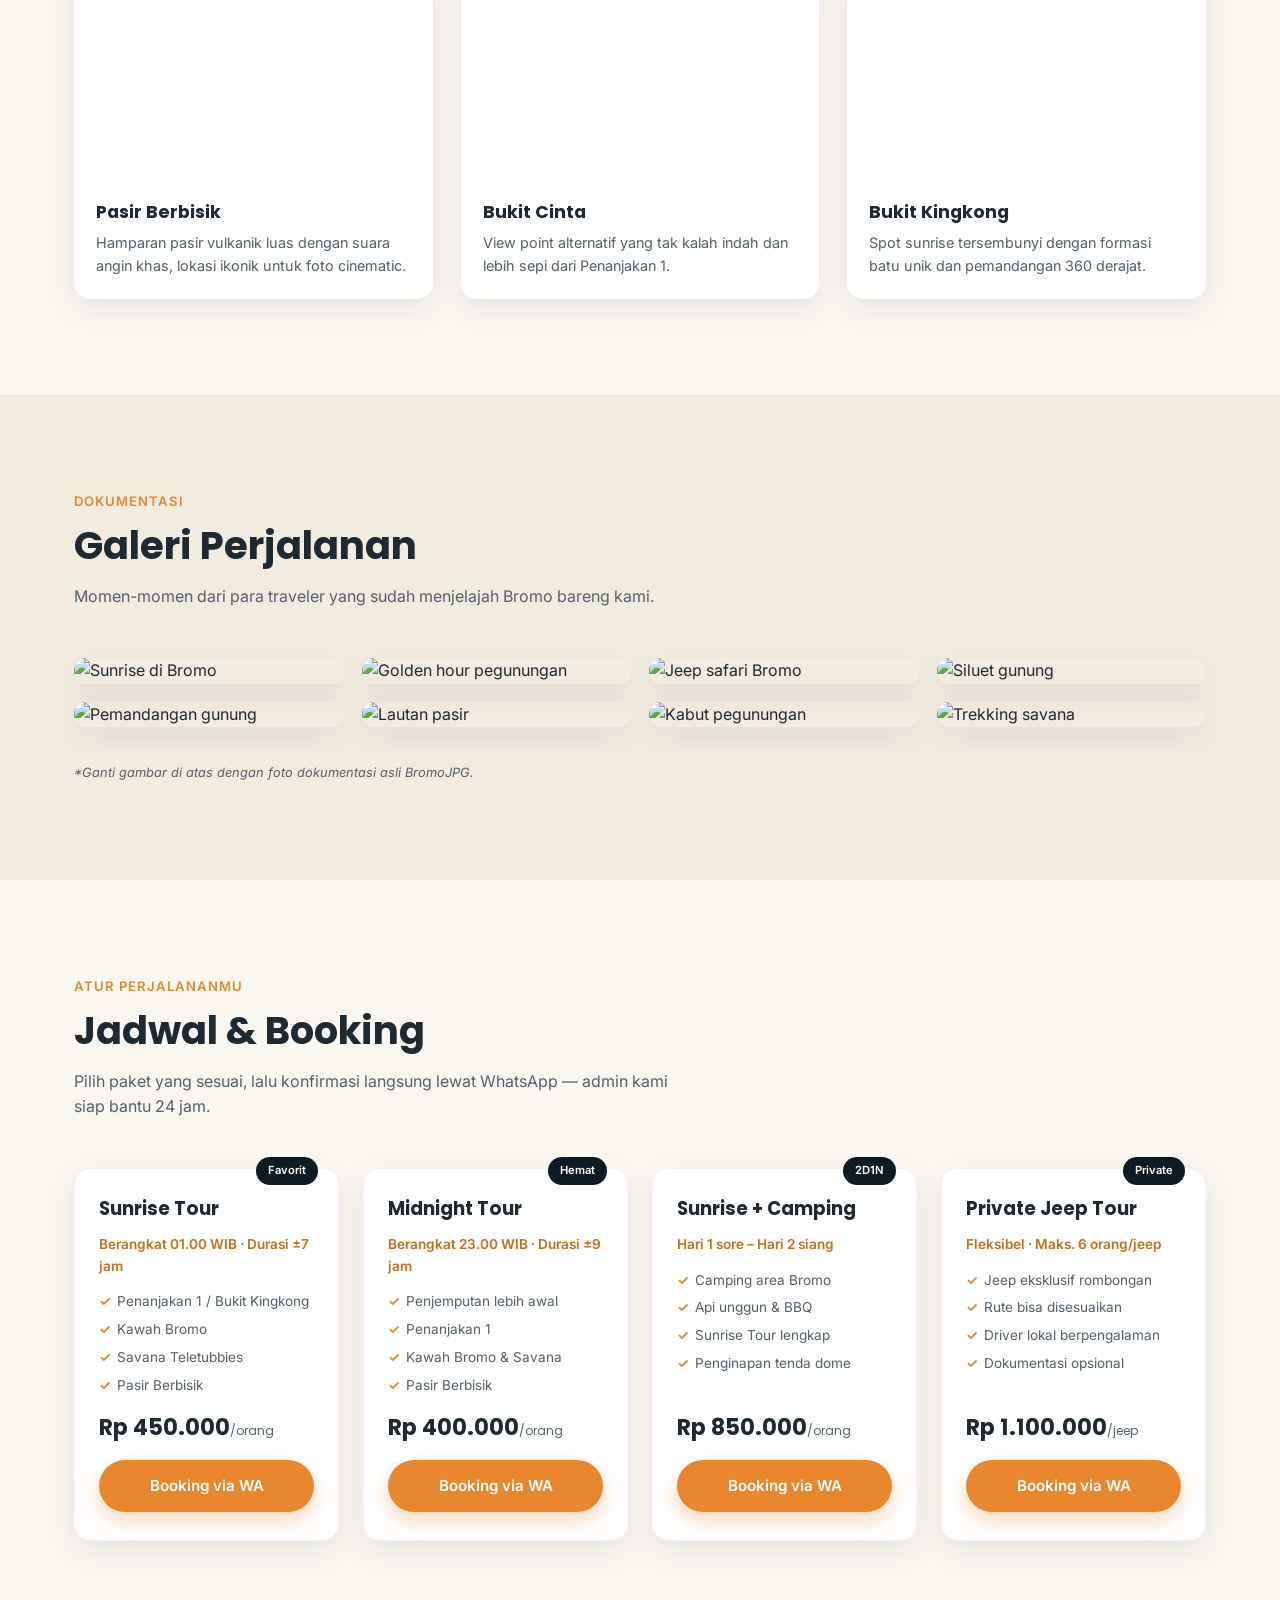
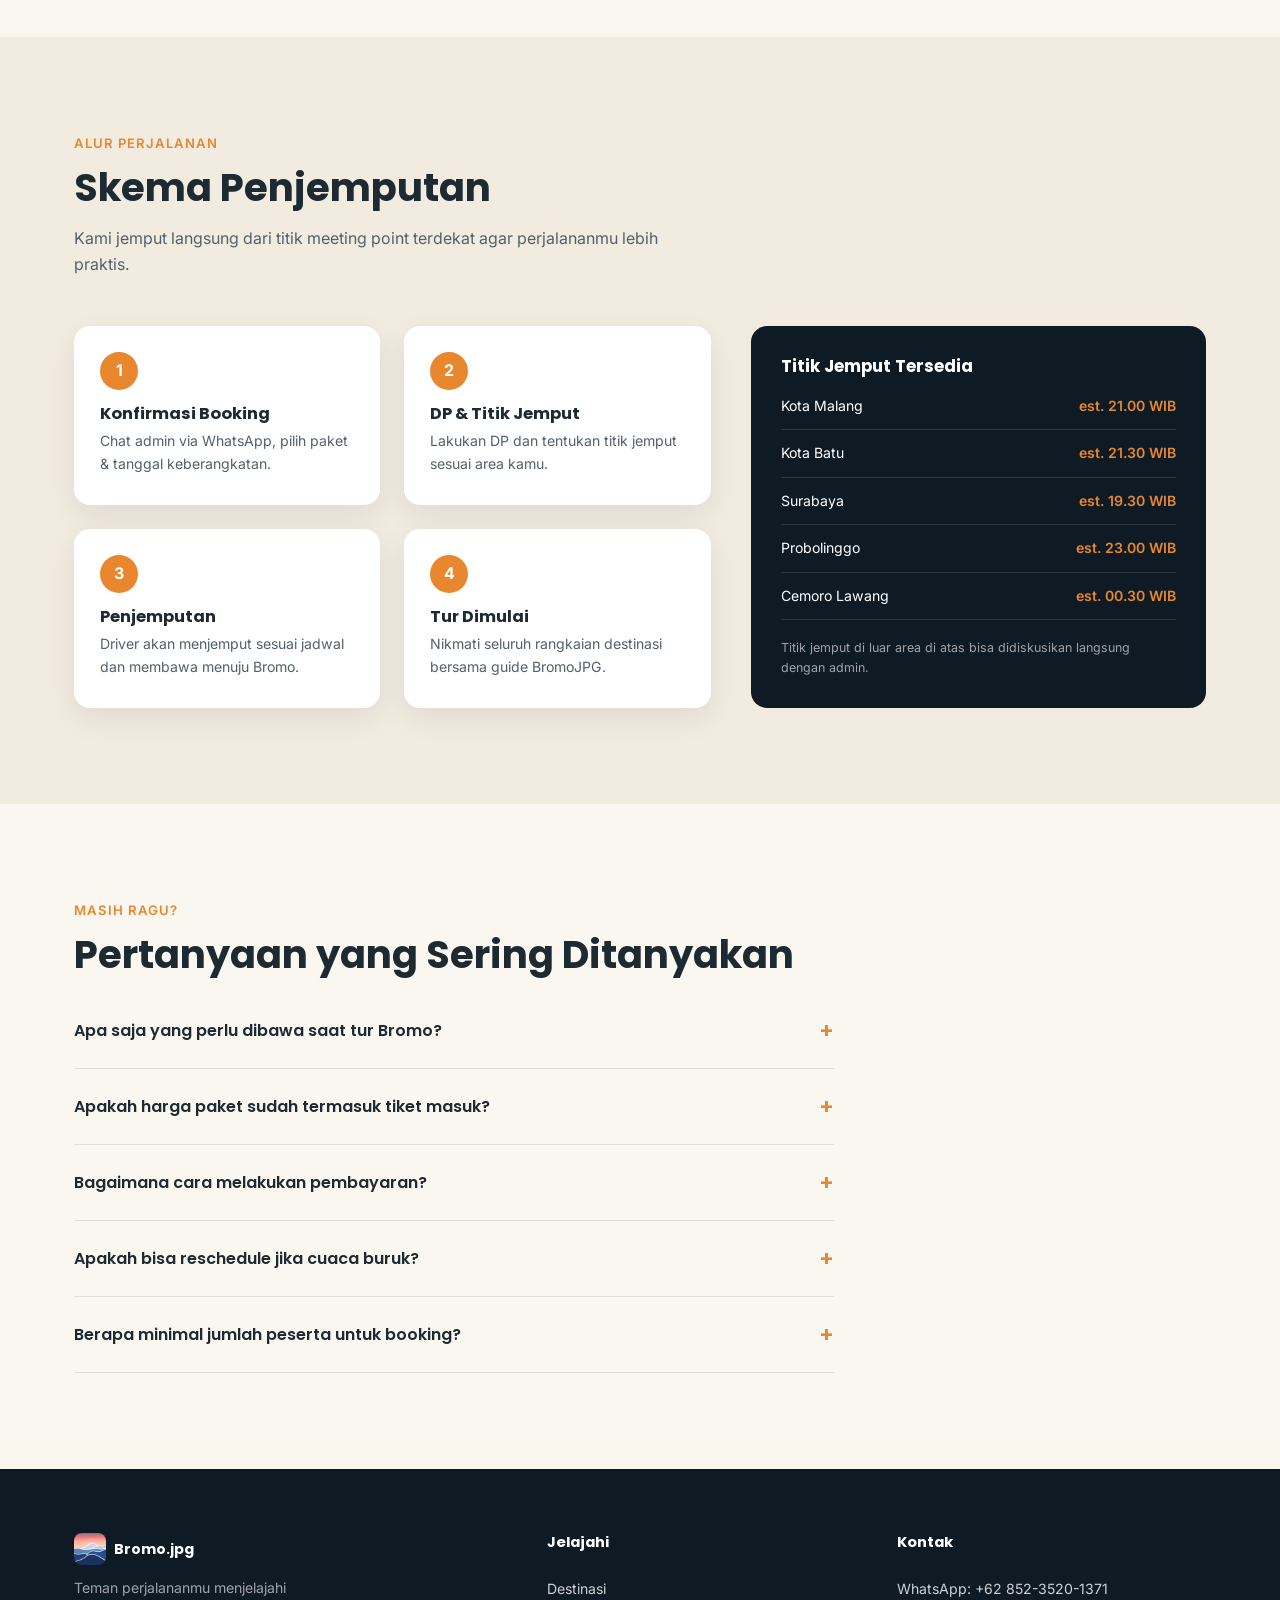
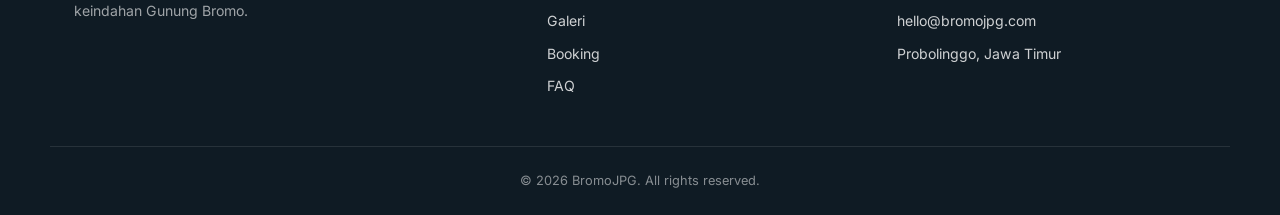
==== commit 941e0e46: "Replace navbar logo and hero banner with real BromoJPG assets Co-Authored-By: Claude Sonnet 5 <norep" ====
--- a/index.html
+++ b/index.html
@@ -16,7 +16,7 @@
 <header class="navbar" id="navbar">
   <div class="container navbar__inner">
     <a href="#home" class="navbar__logo">
-      <span class="logo-icon">⛰</span> BromoJPG
+      <img src="assets/logo.png" alt="Bromo.jpg" class="logo-icon">Bromo.jpg
     </a>
     <nav class="navbar__menu" id="navMenu">
       <a href="#home">Home</a>
@@ -342,7 +342,7 @@
 <footer class="footer">
   <div class="container footer__inner">
     <div class="footer__brand">
-      <p class="navbar__logo"><span class="logo-icon">⛰</span> BromoJPG</p>
+      <p class="navbar__logo"><img src="assets/logo.png" alt="Bromo.jpg" class="logo-icon">Bromo.jpg</p>
       <p>Teman perjalananmu menjelajahi keindahan Gunung Bromo.</p>
     </div>
     <div class="footer__col">
--- a/css/style.css
+++ b/css/style.css
@@ -99,7 +99,12 @@
   gap: 8px;
 }
 .navbar.scrolled .navbar__logo { color: var(--ink); }
-.logo-icon { color: var(--amber); }
+.logo-icon {
+  width: 32px;
+  height: 32px;
+  border-radius: 8px;
+  object-fit: cover;
+}
 .navbar__menu {
   display: flex;
   gap: 32px;
@@ -136,7 +141,7 @@
   min-height: 100vh;
   display: flex;
   align-items: center;
-  background: url('https://images.unsplash.com/photo-1472791108553-c9405341e398?auto=format&fit=crop&w=1600&q=80') center/cover no-repeat;
+  background: url('../assets/hero-bromo.jpg') center/cover no-repeat;
   color: var(--white);
   padding: 140px 0 80px;
 }
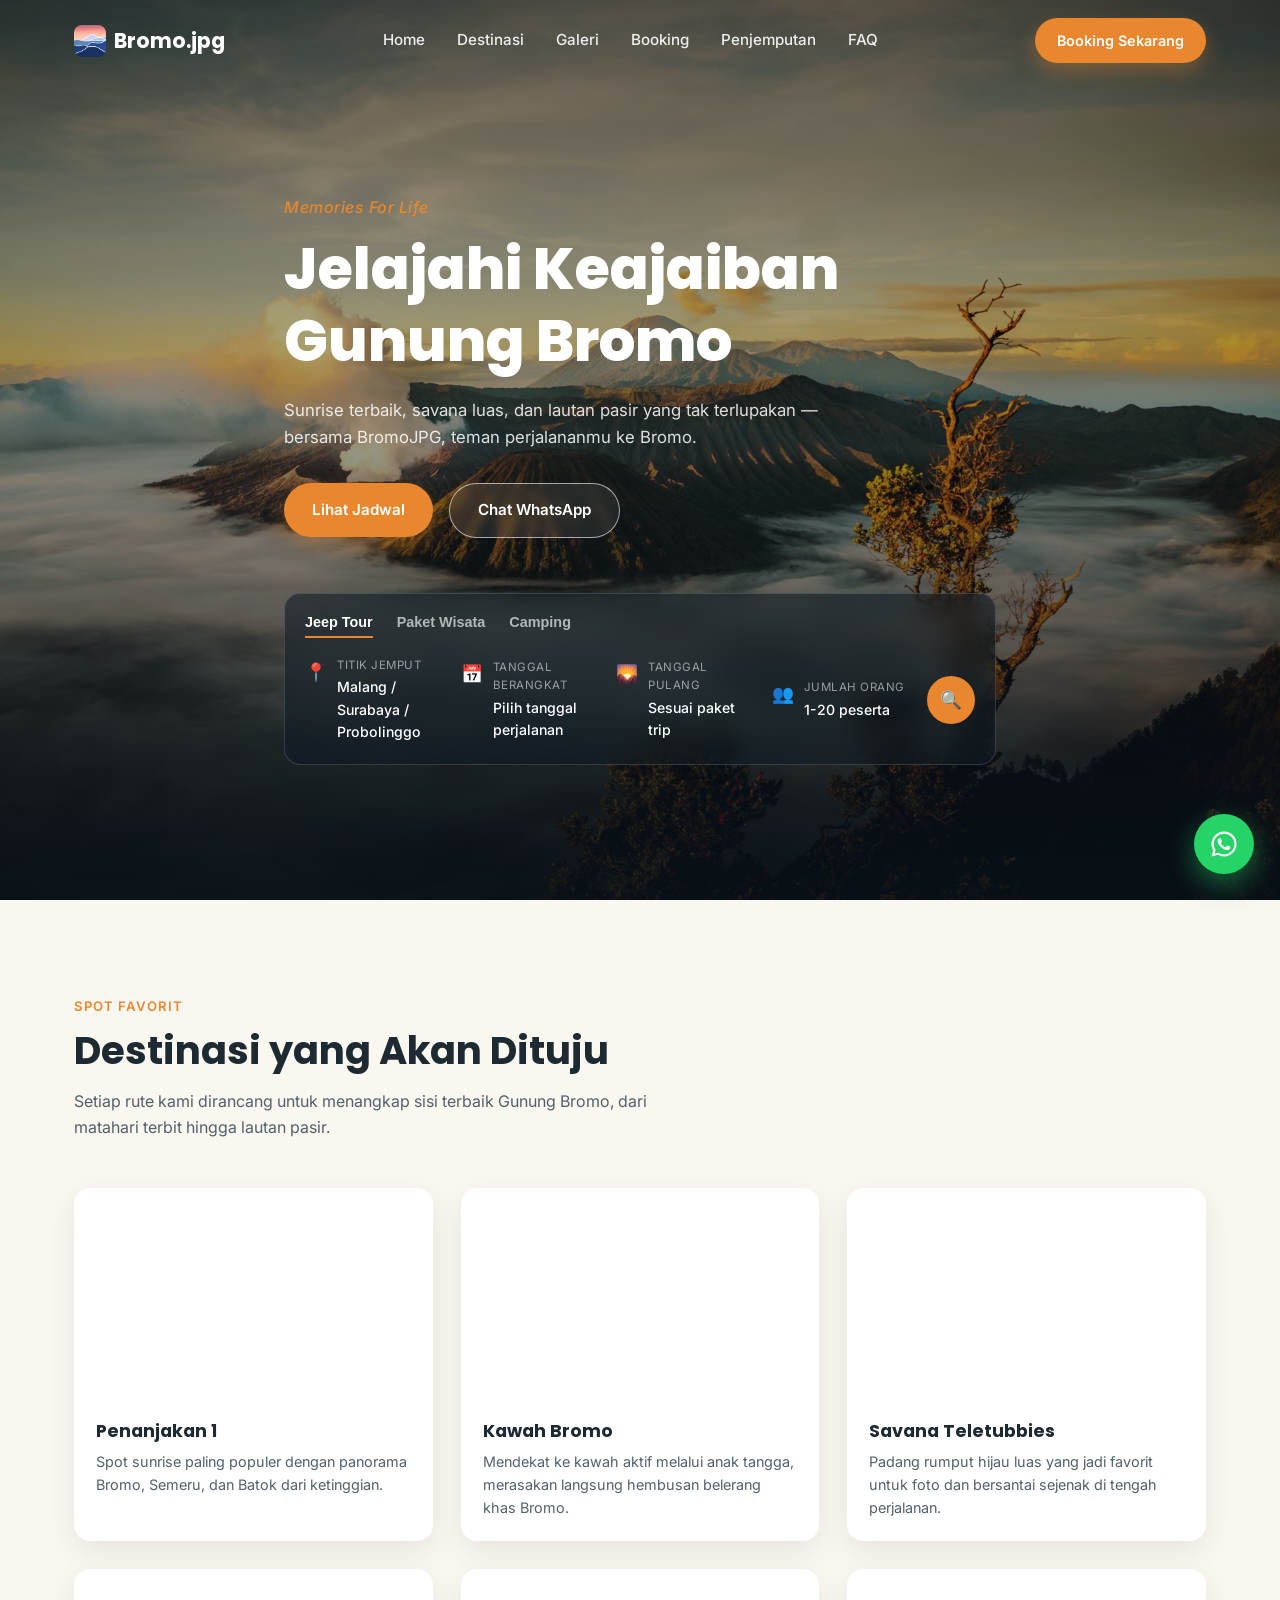
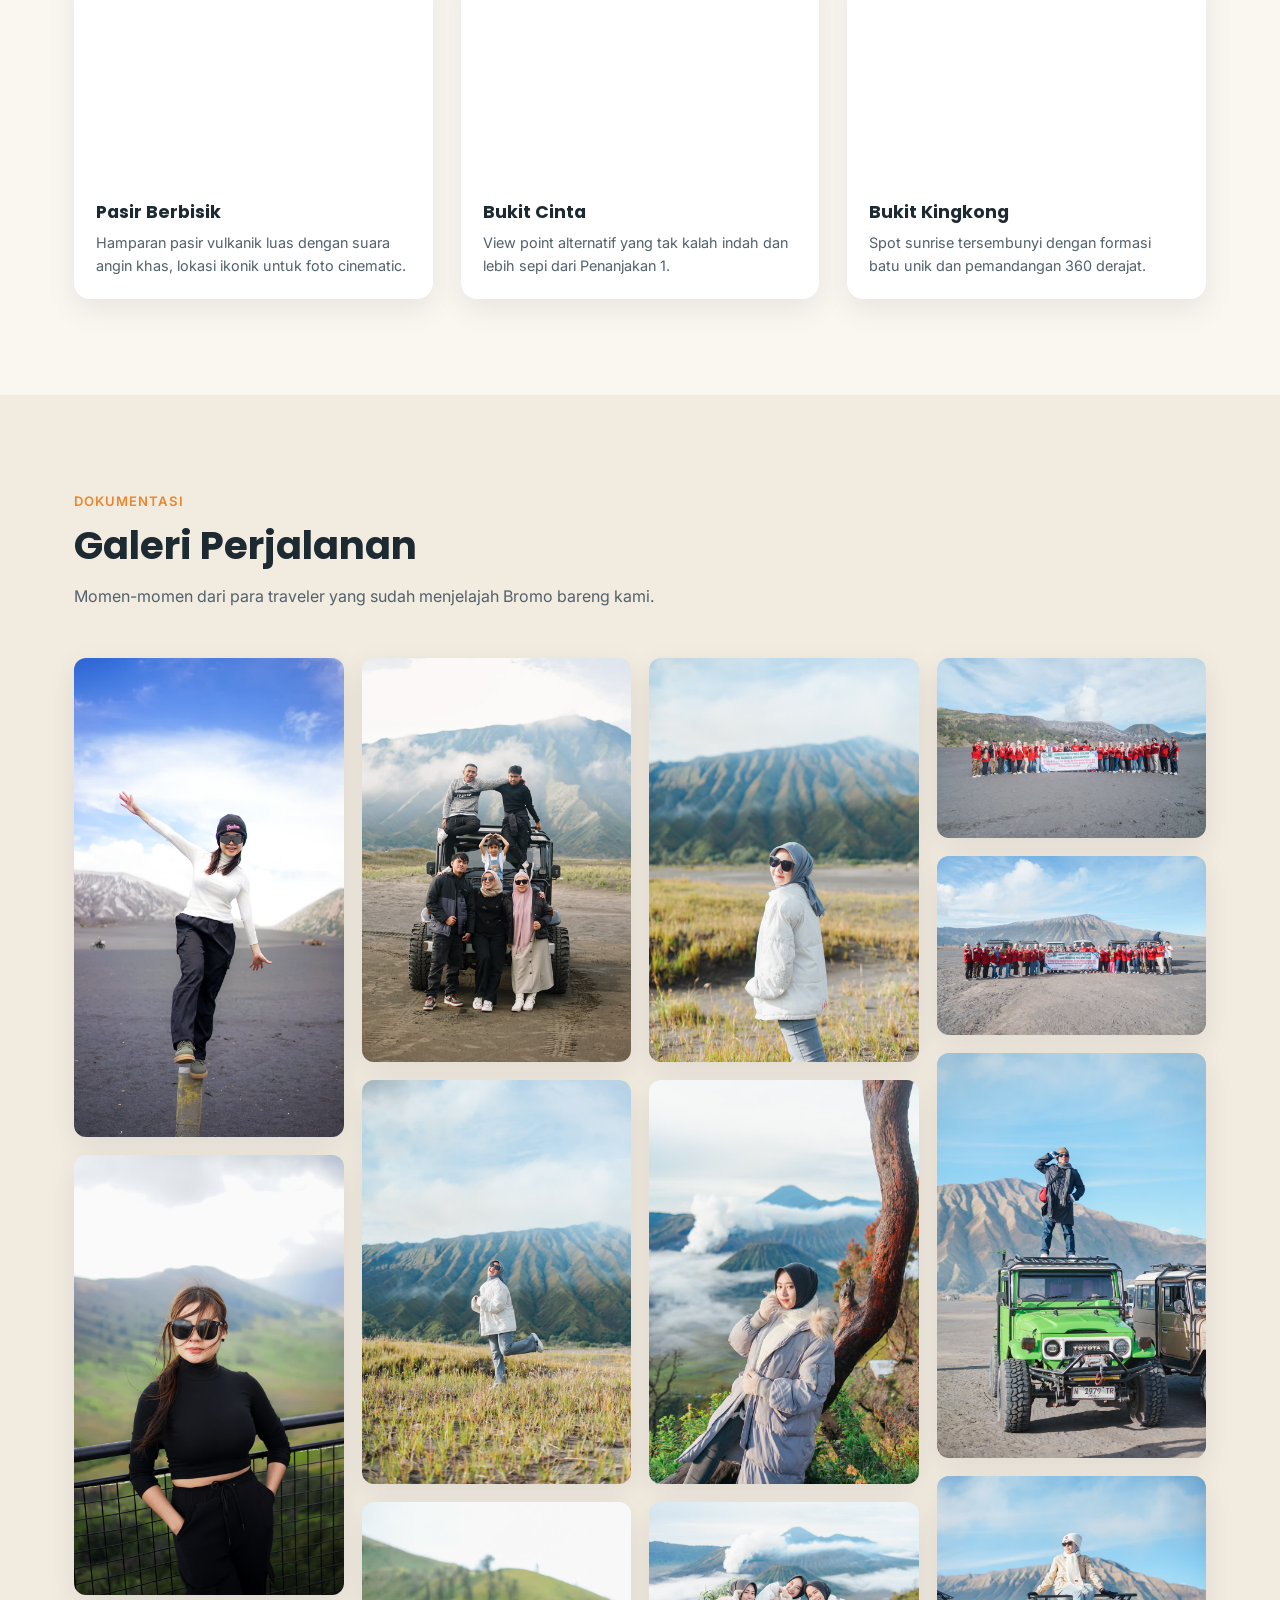
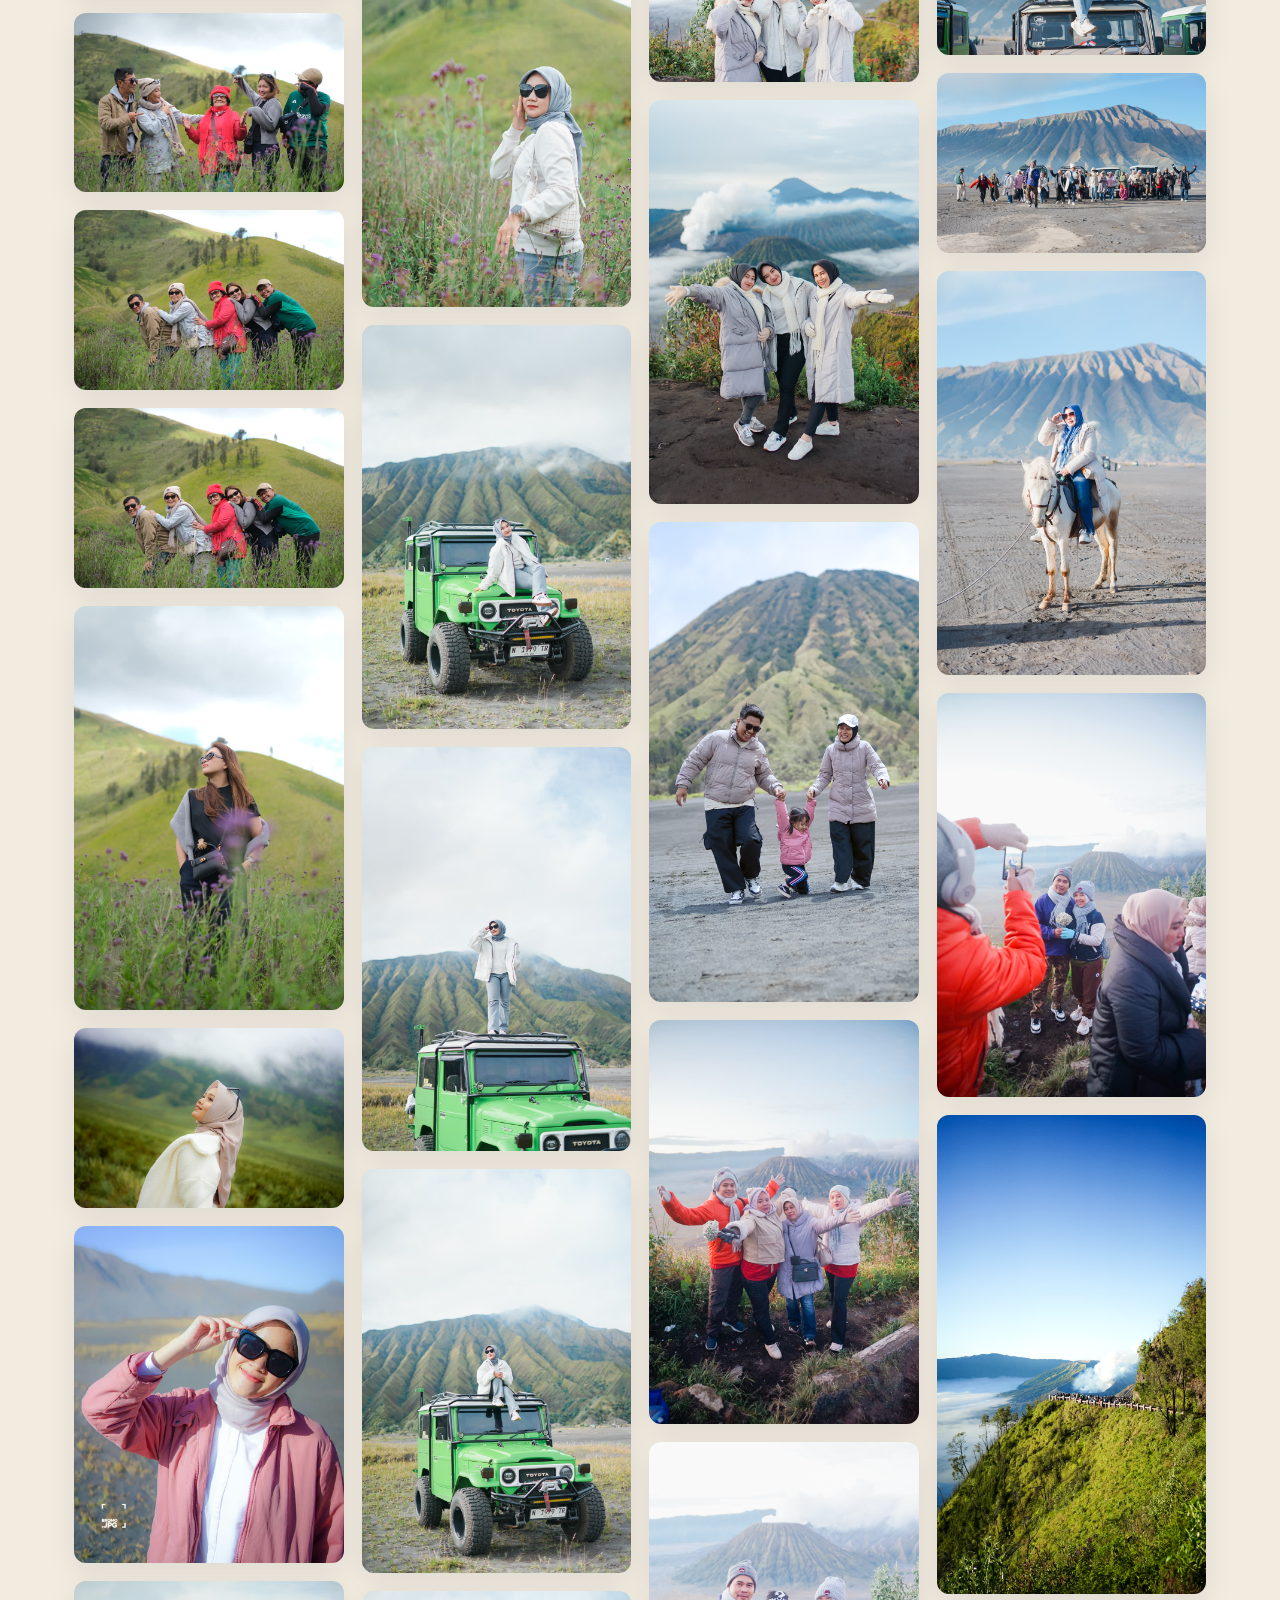
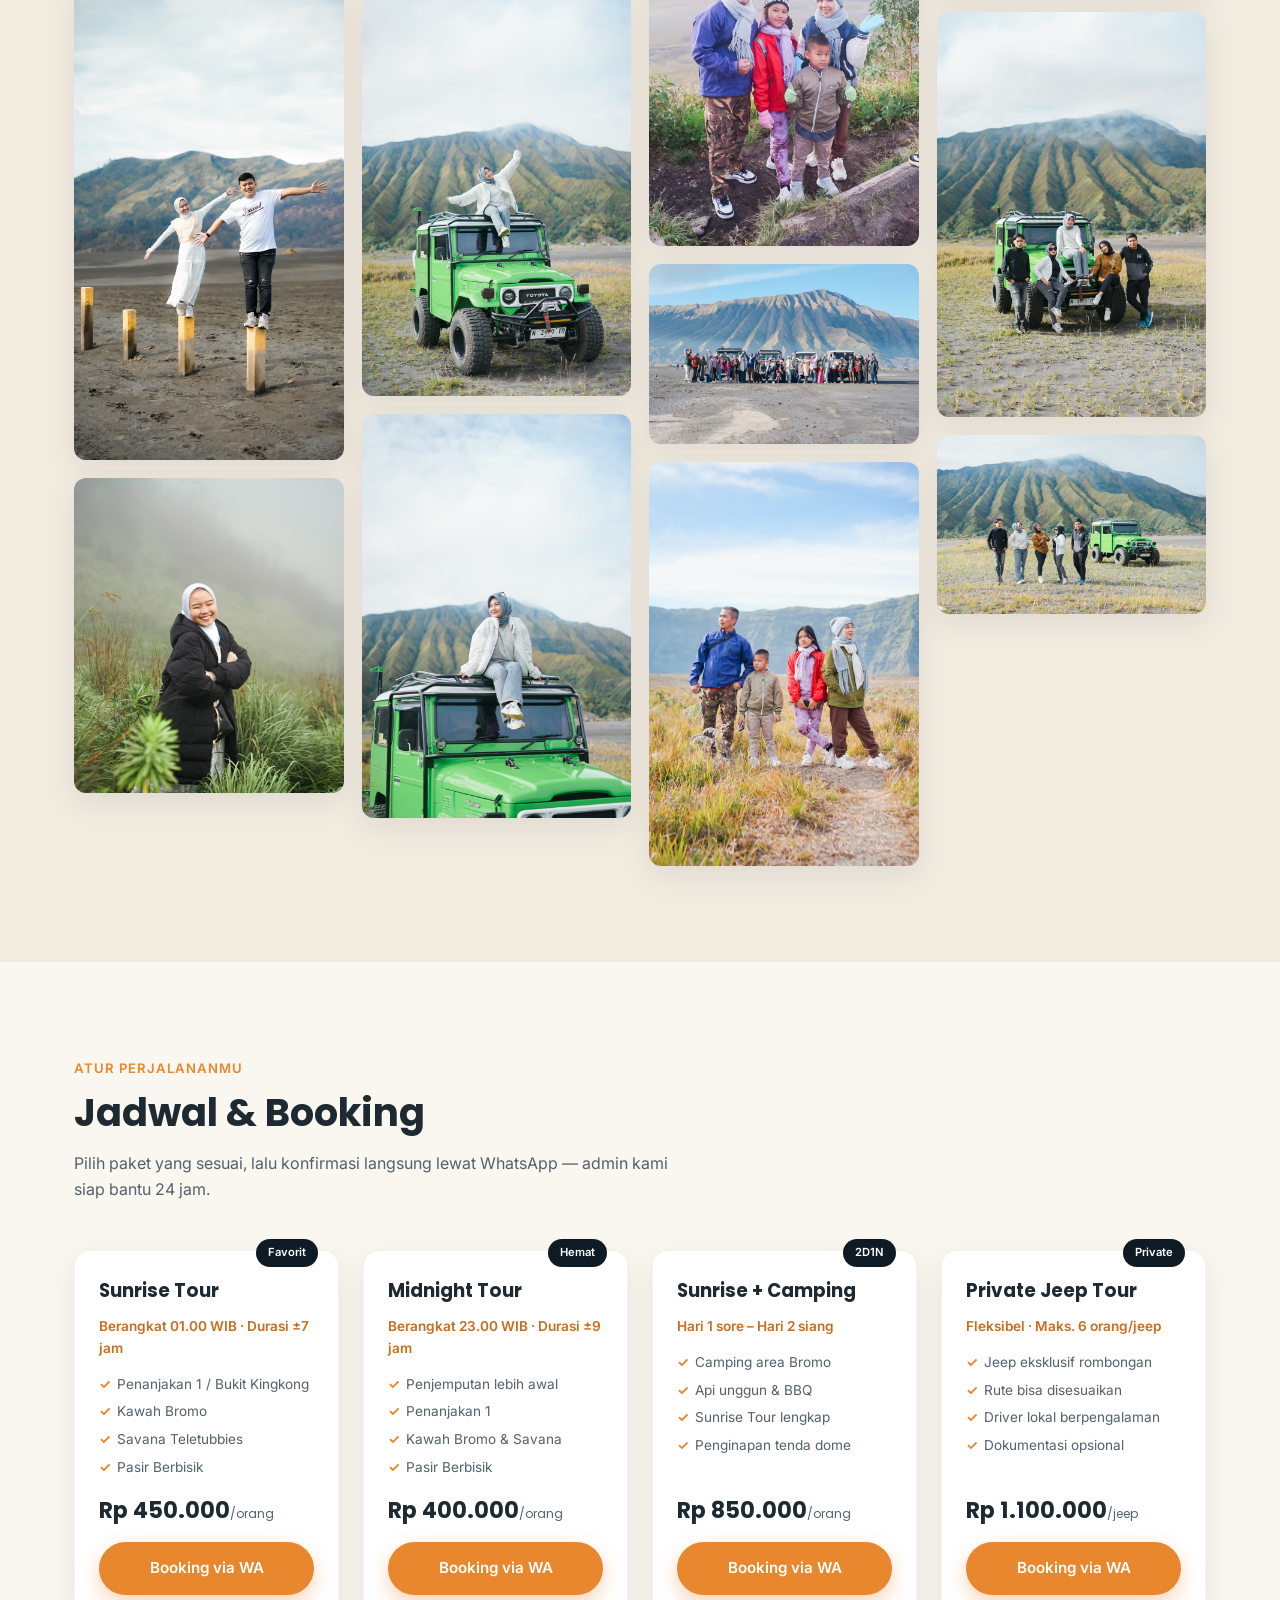
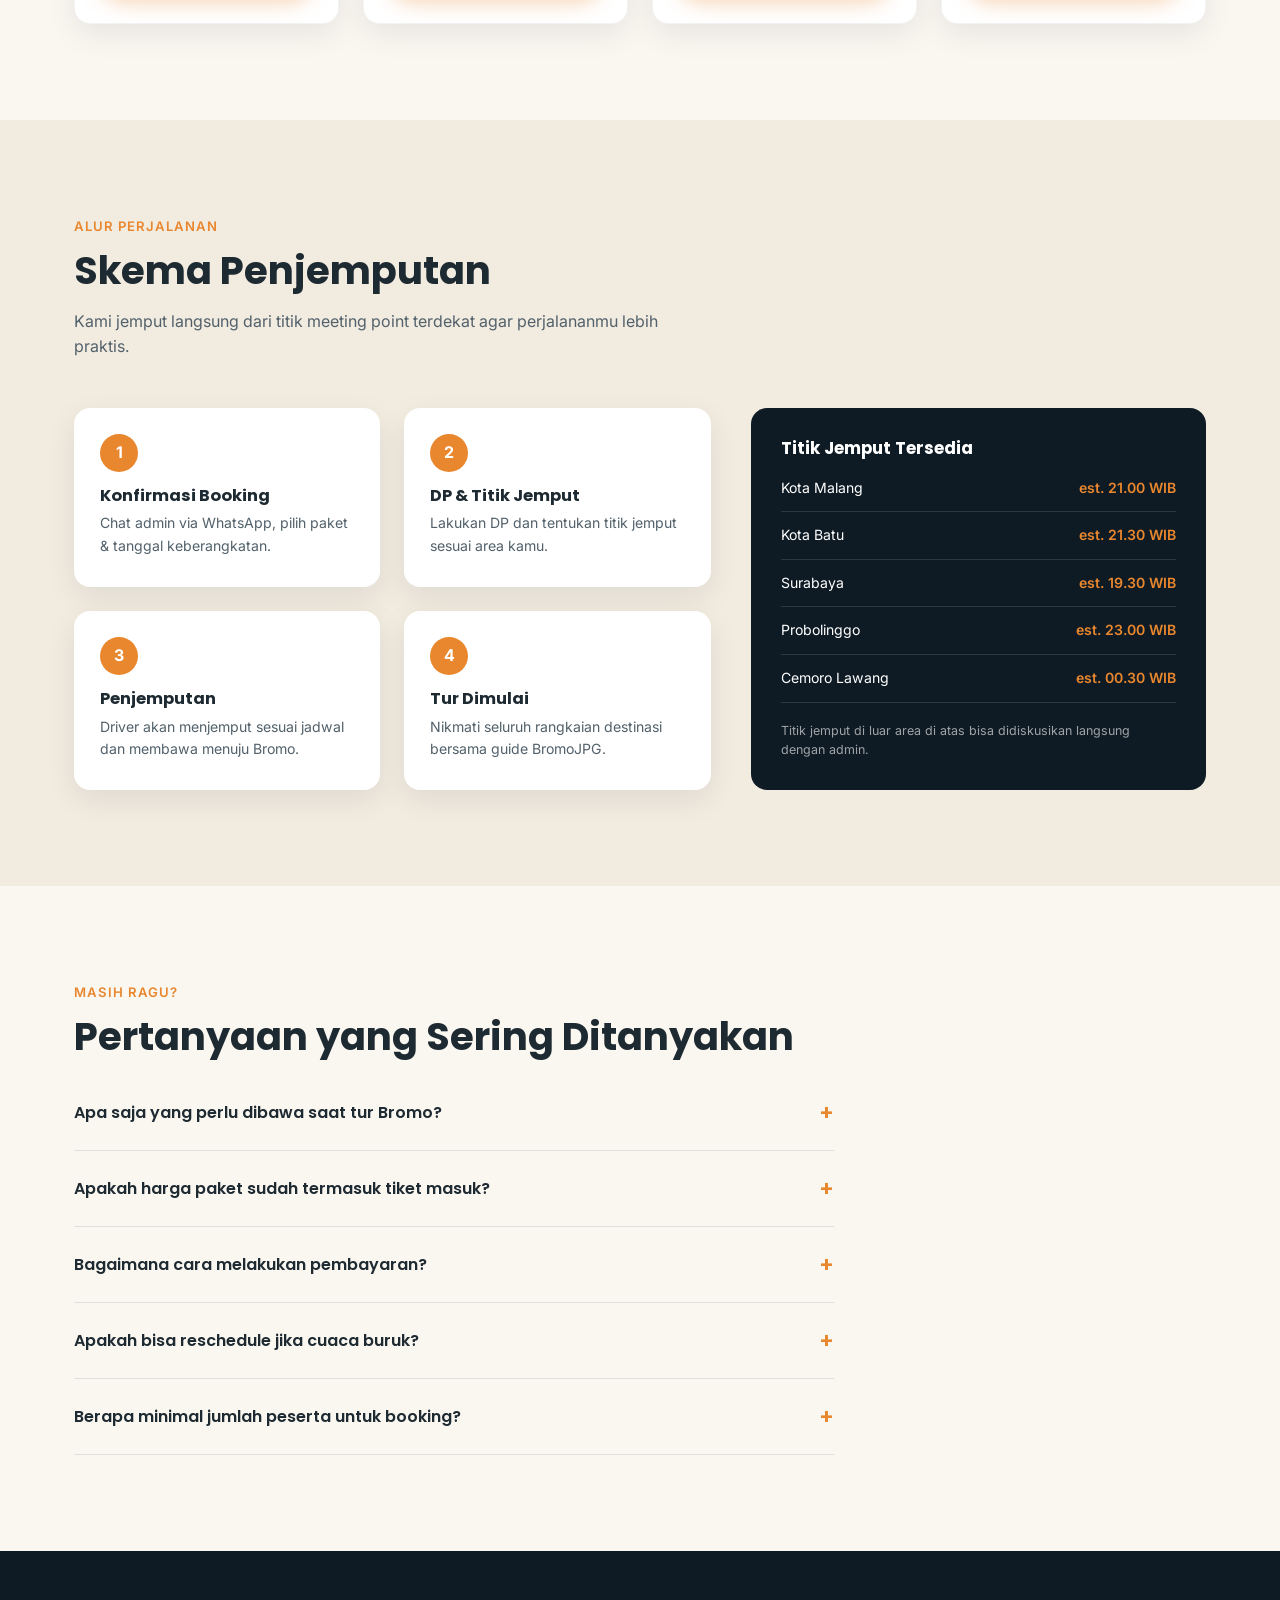
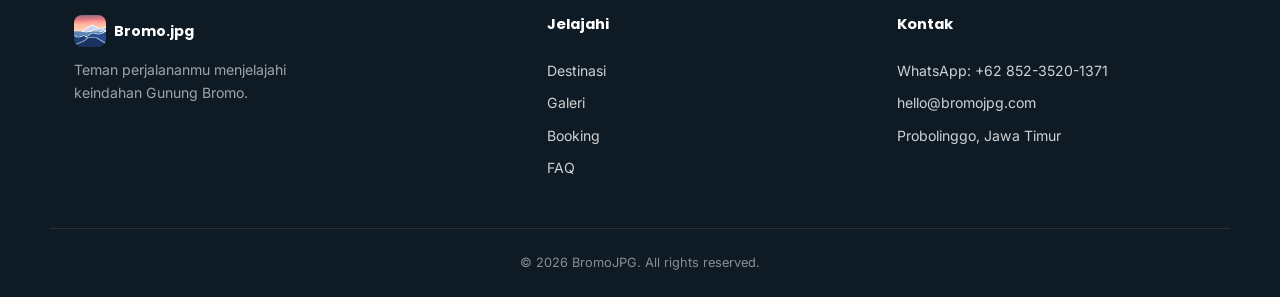
==== commit 43098315: "Add real documentation gallery photos, close lightbox with Escape Co-Authored-By: Claude Sonnet 5 <n" ====
--- a/index.html
+++ b/index.html
@@ -150,16 +150,44 @@
     <p class="section__desc">Momen-momen dari para traveler yang sudah menjelajah Bromo bareng kami.</p>
 
     <div class="gallery" id="galleryGrid">
-      <img src="https://images.unsplash.com/photo-1518791841217-8f162f1e1131?auto=format&fit=crop&w=700&q=80" alt="Sunrise di Bromo" loading="lazy">
-      <img src="https://images.unsplash.com/photo-1483728642387-6c3bdd6c93e5?auto=format&fit=crop&w=700&q=80" alt="Pemandangan gunung" loading="lazy">
-      <img src="https://images.unsplash.com/photo-1519681393784-d120267933ba?auto=format&fit=crop&w=700&q=80" alt="Golden hour pegunungan" loading="lazy">
-      <img src="https://images.unsplash.com/photo-1551632811-561732d1e306?auto=format&fit=crop&w=700&q=80" alt="Lautan pasir" loading="lazy">
-      <img src="https://images.unsplash.com/photo-1507525428034-b723cf961d3e?auto=format&fit=crop&w=700&q=80" alt="Jeep safari Bromo" loading="lazy">
-      <img src="https://images.unsplash.com/photo-1443860623430-684c3eaf9871?auto=format&fit=crop&w=700&q=80" alt="Kabut pegunungan" loading="lazy">
-      <img src="https://images.unsplash.com/photo-1472214103451-9374bd1c798e?auto=format&fit=crop&w=700&q=80" alt="Siluet gunung" loading="lazy">
-      <img src="https://images.unsplash.com/photo-1532274402911-5a369e4c4bb5?auto=format&fit=crop&w=700&q=80" alt="Trekking savana" loading="lazy">
-    </div>
-    <p class="gallery__note">*Ganti gambar di atas dengan foto dokumentasi asli BromoJPG.</p>
+      <img src="assets/galeri/g01.jpg" alt="Dokumentasi trip Bromo bersama BromoJPG" loading="lazy">
+      <img src="assets/galeri/g02.jpg" alt="Dokumentasi trip Bromo bersama BromoJPG" loading="lazy">
+      <img src="assets/galeri/g03.jpg" alt="Dokumentasi trip Bromo bersama BromoJPG" loading="lazy">
+      <img src="assets/galeri/g04.jpg" alt="Dokumentasi trip Bromo bersama BromoJPG" loading="lazy">
+      <img src="assets/galeri/g05.jpg" alt="Dokumentasi trip Bromo bersama BromoJPG" loading="lazy">
+      <img src="assets/galeri/g06.jpg" alt="Dokumentasi trip Bromo bersama BromoJPG" loading="lazy">
+      <img src="assets/galeri/g07.jpg" alt="Dokumentasi trip Bromo bersama BromoJPG" loading="lazy">
+      <img src="assets/galeri/g08.jpg" alt="Dokumentasi trip Bromo bersama BromoJPG" loading="lazy">
+      <img src="assets/galeri/g09.jpg" alt="Dokumentasi trip Bromo bersama BromoJPG" loading="lazy">
+      <img src="assets/galeri/g10.jpg" alt="Dokumentasi trip Bromo bersama BromoJPG" loading="lazy">
+      <img src="assets/galeri/g11.jpg" alt="Dokumentasi trip Bromo bersama BromoJPG" loading="lazy">
+      <img src="assets/galeri/g12.jpg" alt="Dokumentasi trip Bromo bersama BromoJPG" loading="lazy">
+      <img src="assets/galeri/g13.jpg" alt="Dokumentasi trip Bromo bersama BromoJPG" loading="lazy">
+      <img src="assets/galeri/g14.jpg" alt="Dokumentasi trip Bromo bersama BromoJPG" loading="lazy">
+      <img src="assets/galeri/g15.jpg" alt="Dokumentasi trip Bromo bersama BromoJPG" loading="lazy">
+      <img src="assets/galeri/g16.jpg" alt="Dokumentasi trip Bromo bersama BromoJPG" loading="lazy">
+      <img src="assets/galeri/g17.jpg" alt="Dokumentasi trip Bromo bersama BromoJPG" loading="lazy">
+      <img src="assets/galeri/g18.jpg" alt="Dokumentasi trip Bromo bersama BromoJPG" loading="lazy">
+      <img src="assets/galeri/g19.jpg" alt="Dokumentasi trip Bromo bersama BromoJPG" loading="lazy">
+      <img src="assets/galeri/g20.jpg" alt="Dokumentasi trip Bromo bersama BromoJPG" loading="lazy">
+      <img src="assets/galeri/g21.jpg" alt="Dokumentasi trip Bromo bersama BromoJPG" loading="lazy">
+      <img src="assets/galeri/g22.jpg" alt="Dokumentasi trip Bromo bersama BromoJPG" loading="lazy">
+      <img src="assets/galeri/g23.jpg" alt="Dokumentasi trip Bromo bersama BromoJPG" loading="lazy">
+      <img src="assets/galeri/g24.jpg" alt="Dokumentasi trip Bromo bersama BromoJPG" loading="lazy">
+      <img src="assets/galeri/g25.jpg" alt="Dokumentasi trip Bromo bersama BromoJPG" loading="lazy">
+      <img src="assets/galeri/g26.jpg" alt="Dokumentasi trip Bromo bersama BromoJPG" loading="lazy">
+      <img src="assets/galeri/g27.jpg" alt="Dokumentasi trip Bromo bersama BromoJPG" loading="lazy">
+      <img src="assets/galeri/g28.jpg" alt="Dokumentasi trip Bromo bersama BromoJPG" loading="lazy">
+      <img src="assets/galeri/g29.jpg" alt="Dokumentasi trip Bromo bersama BromoJPG" loading="lazy">
+      <img src="assets/galeri/g30.jpg" alt="Dokumentasi trip Bromo bersama BromoJPG" loading="lazy">
+      <img src="assets/galeri/g31.jpg" alt="Dokumentasi trip Bromo bersama BromoJPG" loading="lazy">
+      <img src="assets/galeri/g32.jpg" alt="Dokumentasi trip Bromo bersama BromoJPG" loading="lazy">
+      <img src="assets/galeri/g33.jpg" alt="Dokumentasi trip Bromo bersama BromoJPG" loading="lazy">
+      <img src="assets/galeri/g34.jpg" alt="Dokumentasi trip Bromo bersama BromoJPG" loading="lazy">
+      <img src="assets/galeri/g35.jpg" alt="Dokumentasi trip Bromo bersama BromoJPG" loading="lazy">
+      <img src="assets/galeri/g36.jpg" alt="Dokumentasi trip Bromo bersama BromoJPG" loading="lazy">
+      <img src="assets/galeri/g37.jpg" alt="Dokumentasi trip Bromo bersama BromoJPG" loading="lazy">
+    </div>
   </div>
 </section>
 
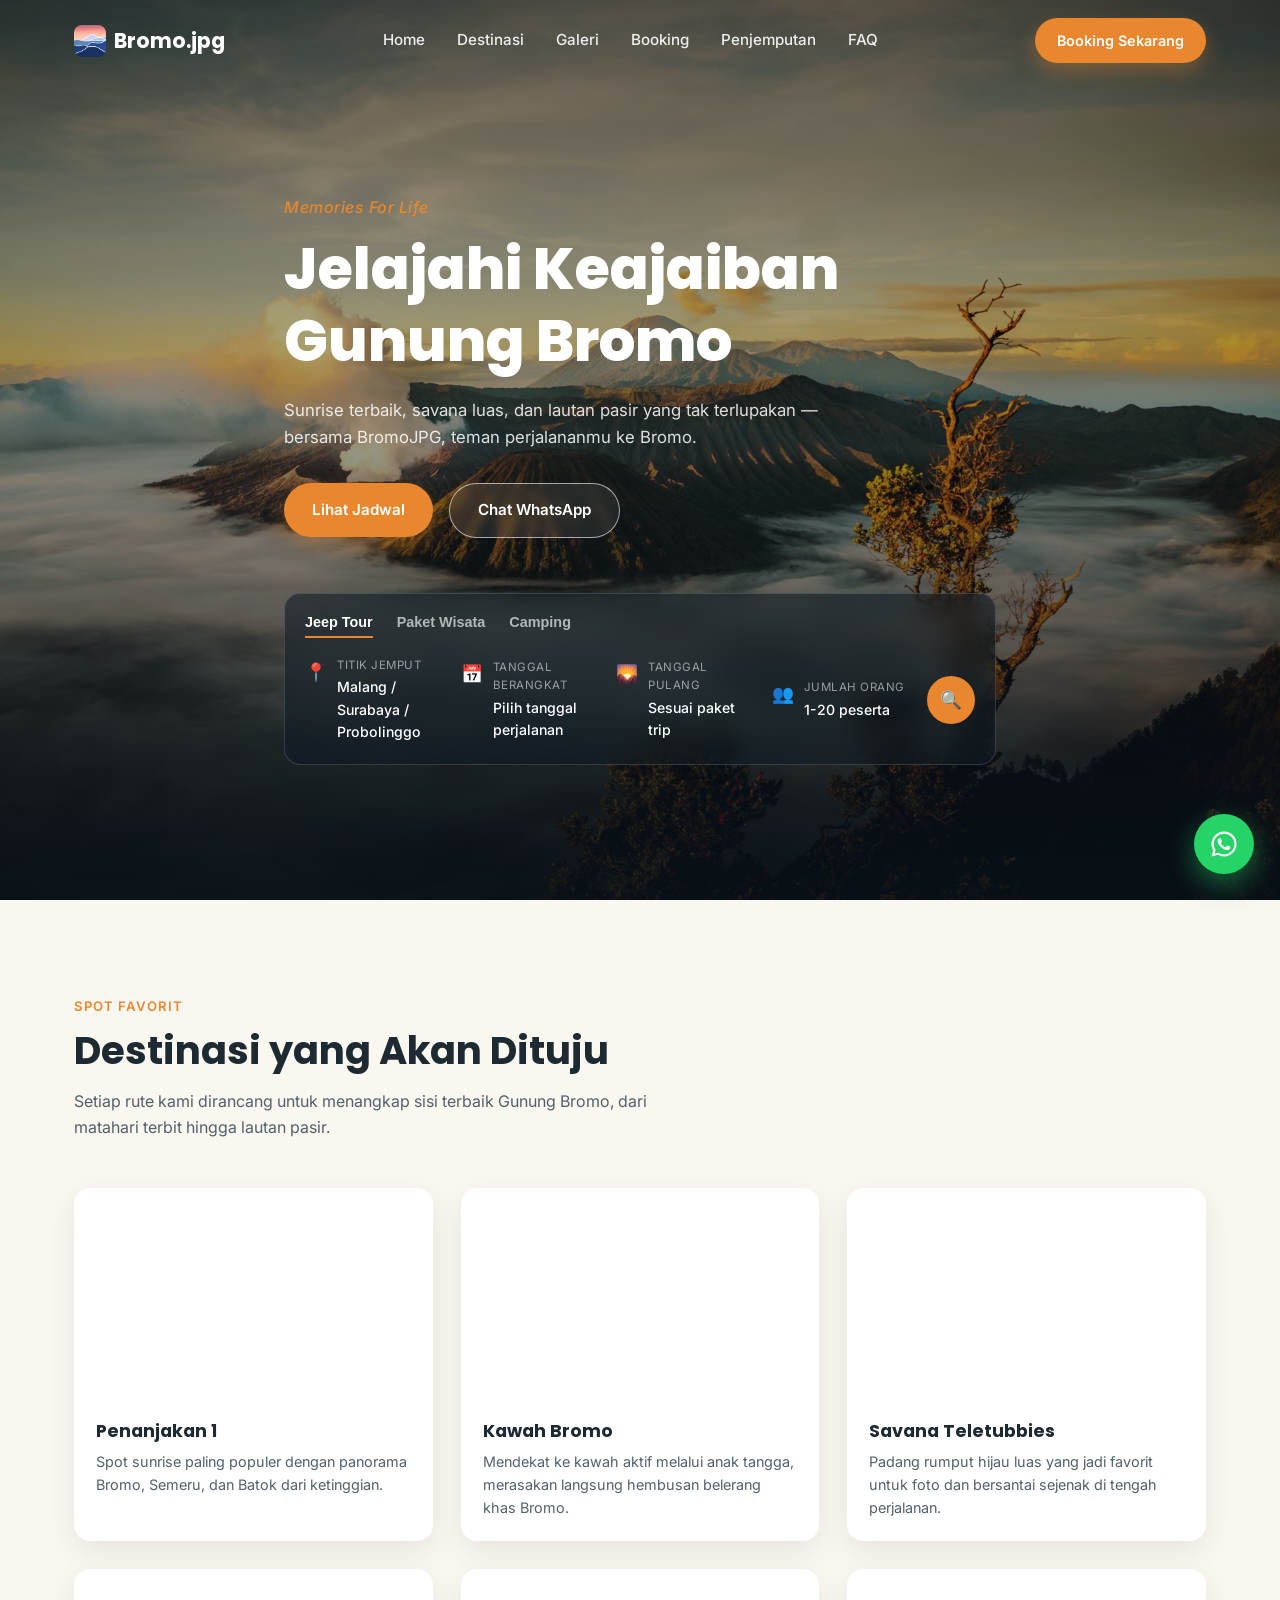
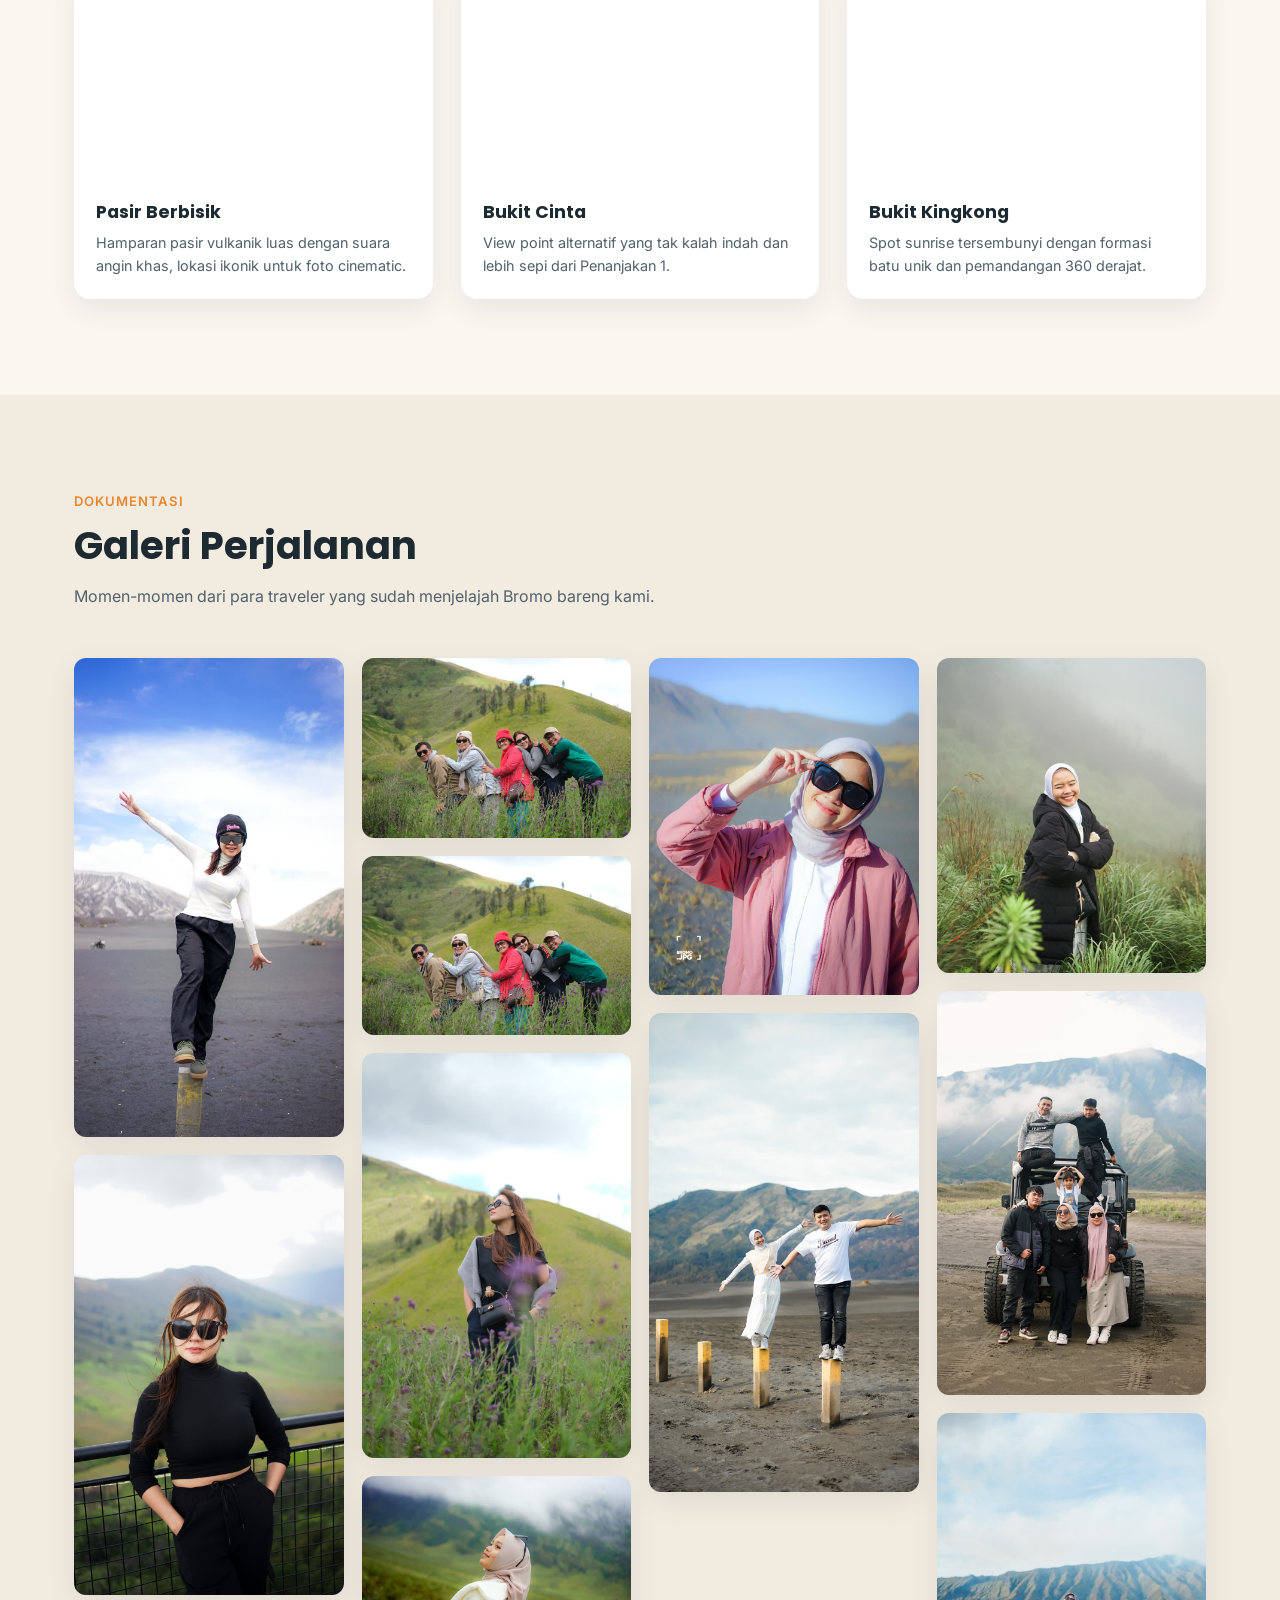
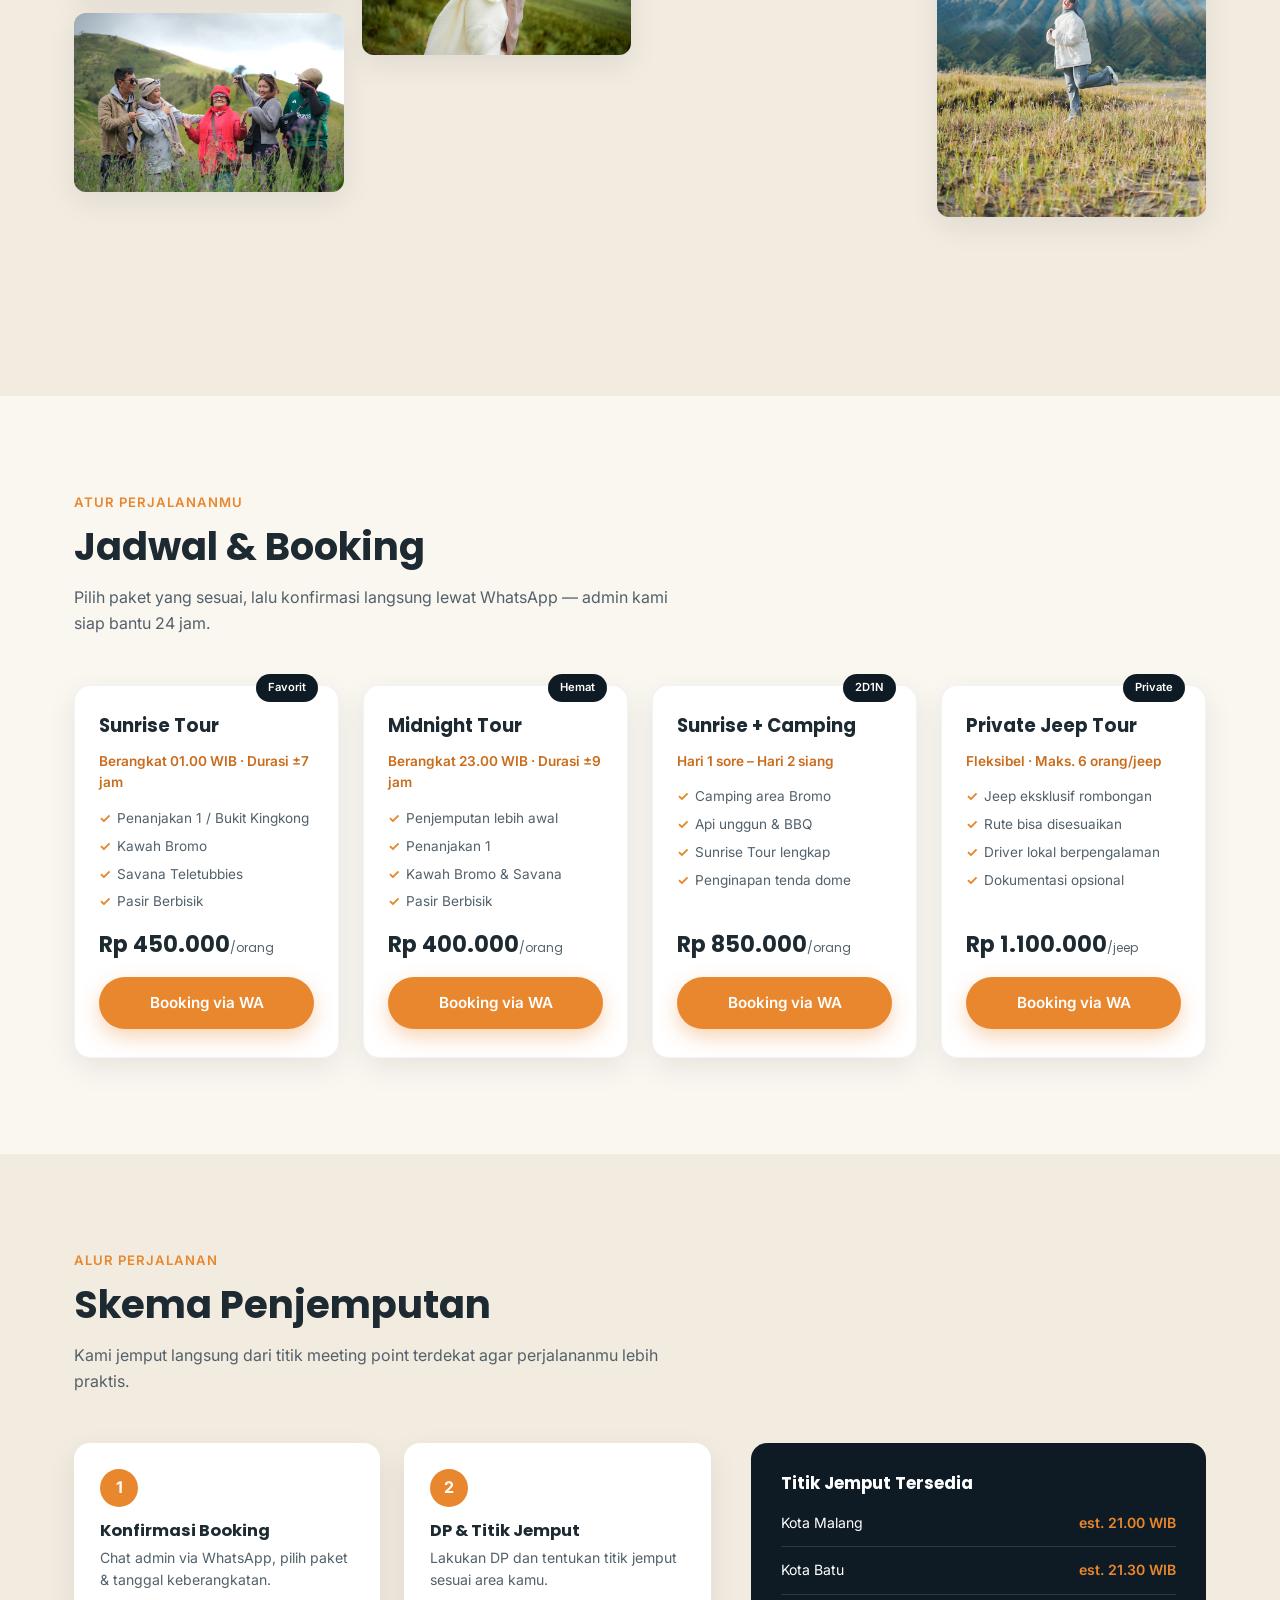
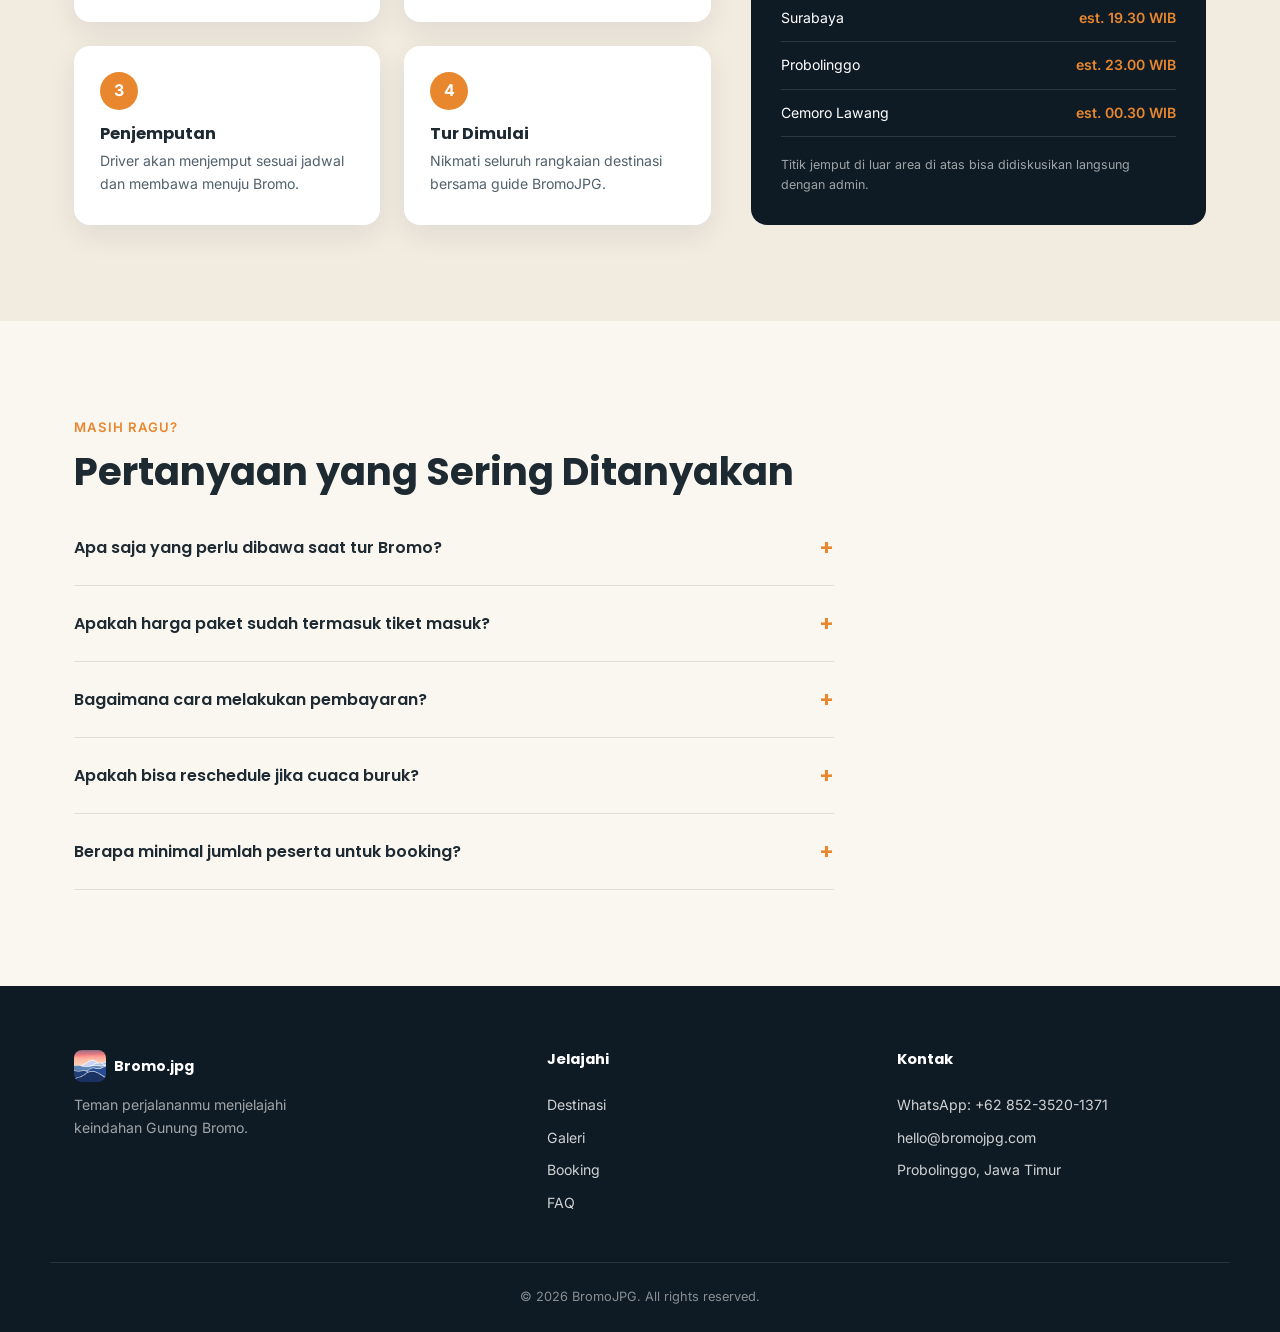
==== commit d3364258: "Add show more/less toggle to gallery section Co-Authored-By: Claude Sonnet 5 <noreply@anthropic.com>" ====
--- a/index.html
+++ b/index.html
@@ -162,31 +162,34 @@
       <img src="assets/galeri/g10.jpg" alt="Dokumentasi trip Bromo bersama BromoJPG" loading="lazy">
       <img src="assets/galeri/g11.jpg" alt="Dokumentasi trip Bromo bersama BromoJPG" loading="lazy">
       <img src="assets/galeri/g12.jpg" alt="Dokumentasi trip Bromo bersama BromoJPG" loading="lazy">
-      <img src="assets/galeri/g13.jpg" alt="Dokumentasi trip Bromo bersama BromoJPG" loading="lazy">
-      <img src="assets/galeri/g14.jpg" alt="Dokumentasi trip Bromo bersama BromoJPG" loading="lazy">
-      <img src="assets/galeri/g15.jpg" alt="Dokumentasi trip Bromo bersama BromoJPG" loading="lazy">
-      <img src="assets/galeri/g16.jpg" alt="Dokumentasi trip Bromo bersama BromoJPG" loading="lazy">
-      <img src="assets/galeri/g17.jpg" alt="Dokumentasi trip Bromo bersama BromoJPG" loading="lazy">
-      <img src="assets/galeri/g18.jpg" alt="Dokumentasi trip Bromo bersama BromoJPG" loading="lazy">
-      <img src="assets/galeri/g19.jpg" alt="Dokumentasi trip Bromo bersama BromoJPG" loading="lazy">
-      <img src="assets/galeri/g20.jpg" alt="Dokumentasi trip Bromo bersama BromoJPG" loading="lazy">
-      <img src="assets/galeri/g21.jpg" alt="Dokumentasi trip Bromo bersama BromoJPG" loading="lazy">
-      <img src="assets/galeri/g22.jpg" alt="Dokumentasi trip Bromo bersama BromoJPG" loading="lazy">
-      <img src="assets/galeri/g23.jpg" alt="Dokumentasi trip Bromo bersama BromoJPG" loading="lazy">
-      <img src="assets/galeri/g24.jpg" alt="Dokumentasi trip Bromo bersama BromoJPG" loading="lazy">
-      <img src="assets/galeri/g25.jpg" alt="Dokumentasi trip Bromo bersama BromoJPG" loading="lazy">
-      <img src="assets/galeri/g26.jpg" alt="Dokumentasi trip Bromo bersama BromoJPG" loading="lazy">
-      <img src="assets/galeri/g27.jpg" alt="Dokumentasi trip Bromo bersama BromoJPG" loading="lazy">
-      <img src="assets/galeri/g28.jpg" alt="Dokumentasi trip Bromo bersama BromoJPG" loading="lazy">
-      <img src="assets/galeri/g29.jpg" alt="Dokumentasi trip Bromo bersama BromoJPG" loading="lazy">
-      <img src="assets/galeri/g30.jpg" alt="Dokumentasi trip Bromo bersama BromoJPG" loading="lazy">
-      <img src="assets/galeri/g31.jpg" alt="Dokumentasi trip Bromo bersama BromoJPG" loading="lazy">
-      <img src="assets/galeri/g32.jpg" alt="Dokumentasi trip Bromo bersama BromoJPG" loading="lazy">
-      <img src="assets/galeri/g33.jpg" alt="Dokumentasi trip Bromo bersama BromoJPG" loading="lazy">
-      <img src="assets/galeri/g34.jpg" alt="Dokumentasi trip Bromo bersama BromoJPG" loading="lazy">
-      <img src="assets/galeri/g35.jpg" alt="Dokumentasi trip Bromo bersama BromoJPG" loading="lazy">
-      <img src="assets/galeri/g36.jpg" alt="Dokumentasi trip Bromo bersama BromoJPG" loading="lazy">
-      <img src="assets/galeri/g37.jpg" alt="Dokumentasi trip Bromo bersama BromoJPG" loading="lazy">
+      <img src="assets/galeri/g13.jpg" alt="Dokumentasi trip Bromo bersama BromoJPG" loading="lazy" class="gallery__extra is-hidden">
+      <img src="assets/galeri/g14.jpg" alt="Dokumentasi trip Bromo bersama BromoJPG" loading="lazy" class="gallery__extra is-hidden">
+      <img src="assets/galeri/g15.jpg" alt="Dokumentasi trip Bromo bersama BromoJPG" loading="lazy" class="gallery__extra is-hidden">
+      <img src="assets/galeri/g16.jpg" alt="Dokumentasi trip Bromo bersama BromoJPG" loading="lazy" class="gallery__extra is-hidden">
+      <img src="assets/galeri/g17.jpg" alt="Dokumentasi trip Bromo bersama BromoJPG" loading="lazy" class="gallery__extra is-hidden">
+      <img src="assets/galeri/g18.jpg" alt="Dokumentasi trip Bromo bersama BromoJPG" loading="lazy" class="gallery__extra is-hidden">
+      <img src="assets/galeri/g19.jpg" alt="Dokumentasi trip Bromo bersama BromoJPG" loading="lazy" class="gallery__extra is-hidden">
+      <img src="assets/galeri/g20.jpg" alt="Dokumentasi trip Bromo bersama BromoJPG" loading="lazy" class="gallery__extra is-hidden">
+      <img src="assets/galeri/g21.jpg" alt="Dokumentasi trip Bromo bersama BromoJPG" loading="lazy" class="gallery__extra is-hidden">
+      <img src="assets/galeri/g22.jpg" alt="Dokumentasi trip Bromo bersama BromoJPG" loading="lazy" class="gallery__extra is-hidden">
+      <img src="assets/galeri/g23.jpg" alt="Dokumentasi trip Bromo bersama BromoJPG" loading="lazy" class="gallery__extra is-hidden">
+      <img src="assets/galeri/g24.jpg" alt="Dokumentasi trip Bromo bersama BromoJPG" loading="lazy" class="gallery__extra is-hidden">
+      <img src="assets/galeri/g25.jpg" alt="Dokumentasi trip Bromo bersama BromoJPG" loading="lazy" class="gallery__extra is-hidden">
+      <img src="assets/galeri/g26.jpg" alt="Dokumentasi trip Bromo bersama BromoJPG" loading="lazy" class="gallery__extra is-hidden">
+      <img src="assets/galeri/g27.jpg" alt="Dokumentasi trip Bromo bersama BromoJPG" loading="lazy" class="gallery__extra is-hidden">
+      <img src="assets/galeri/g28.jpg" alt="Dokumentasi trip Bromo bersama BromoJPG" loading="lazy" class="gallery__extra is-hidden">
+      <img src="assets/galeri/g29.jpg" alt="Dokumentasi trip Bromo bersama BromoJPG" loading="lazy" class="gallery__extra is-hidden">
+      <img src="assets/galeri/g30.jpg" alt="Dokumentasi trip Bromo bersama BromoJPG" loading="lazy" class="gallery__extra is-hidden">
+      <img src="assets/galeri/g31.jpg" alt="Dokumentasi trip Bromo bersama BromoJPG" loading="lazy" class="gallery__extra is-hidden">
+      <img src="assets/galeri/g32.jpg" alt="Dokumentasi trip Bromo bersama BromoJPG" loading="lazy" class="gallery__extra is-hidden">
+      <img src="assets/galeri/g33.jpg" alt="Dokumentasi trip Bromo bersama BromoJPG" loading="lazy" class="gallery__extra is-hidden">
+      <img src="assets/galeri/g34.jpg" alt="Dokumentasi trip Bromo bersama BromoJPG" loading="lazy" class="gallery__extra is-hidden">
+      <img src="assets/galeri/g35.jpg" alt="Dokumentasi trip Bromo bersama BromoJPG" loading="lazy" class="gallery__extra is-hidden">
+      <img src="assets/galeri/g36.jpg" alt="Dokumentasi trip Bromo bersama BromoJPG" loading="lazy" class="gallery__extra is-hidden">
+      <img src="assets/galeri/g37.jpg" alt="Dokumentasi trip Bromo bersama BromoJPG" loading="lazy" class="gallery__extra is-hidden">
+    </div>
+    <div class="gallery__cta">
+      <button type="button" class="btn btn--outline btn--dark" id="galleryToggle">Selengkapnya</button>
     </div>
   </div>
 </section>
--- a/css/style.css
+++ b/css/style.css
@@ -68,6 +68,12 @@
 }
 .btn--outline:hover { background: rgba(255,255,255,0.18); }
 .btn--block { width: 100%; }
+.btn--dark {
+  background: transparent;
+  color: var(--ink);
+  border: 1.5px solid rgba(30,42,50,0.3);
+}
+.btn--dark:hover { background: var(--ink); color: var(--white); }
 
 /* NAVBAR */
 .navbar {
@@ -297,6 +303,12 @@
   font-size: 0.8rem;
   color: var(--ink-soft);
   font-style: italic;
+}
+.gallery img.is-hidden { display: none; }
+.gallery__cta {
+  display: flex;
+  justify-content: center;
+  margin-top: 36px;
 }
 
 /* SCHEDULE / BOOKING CARDS */
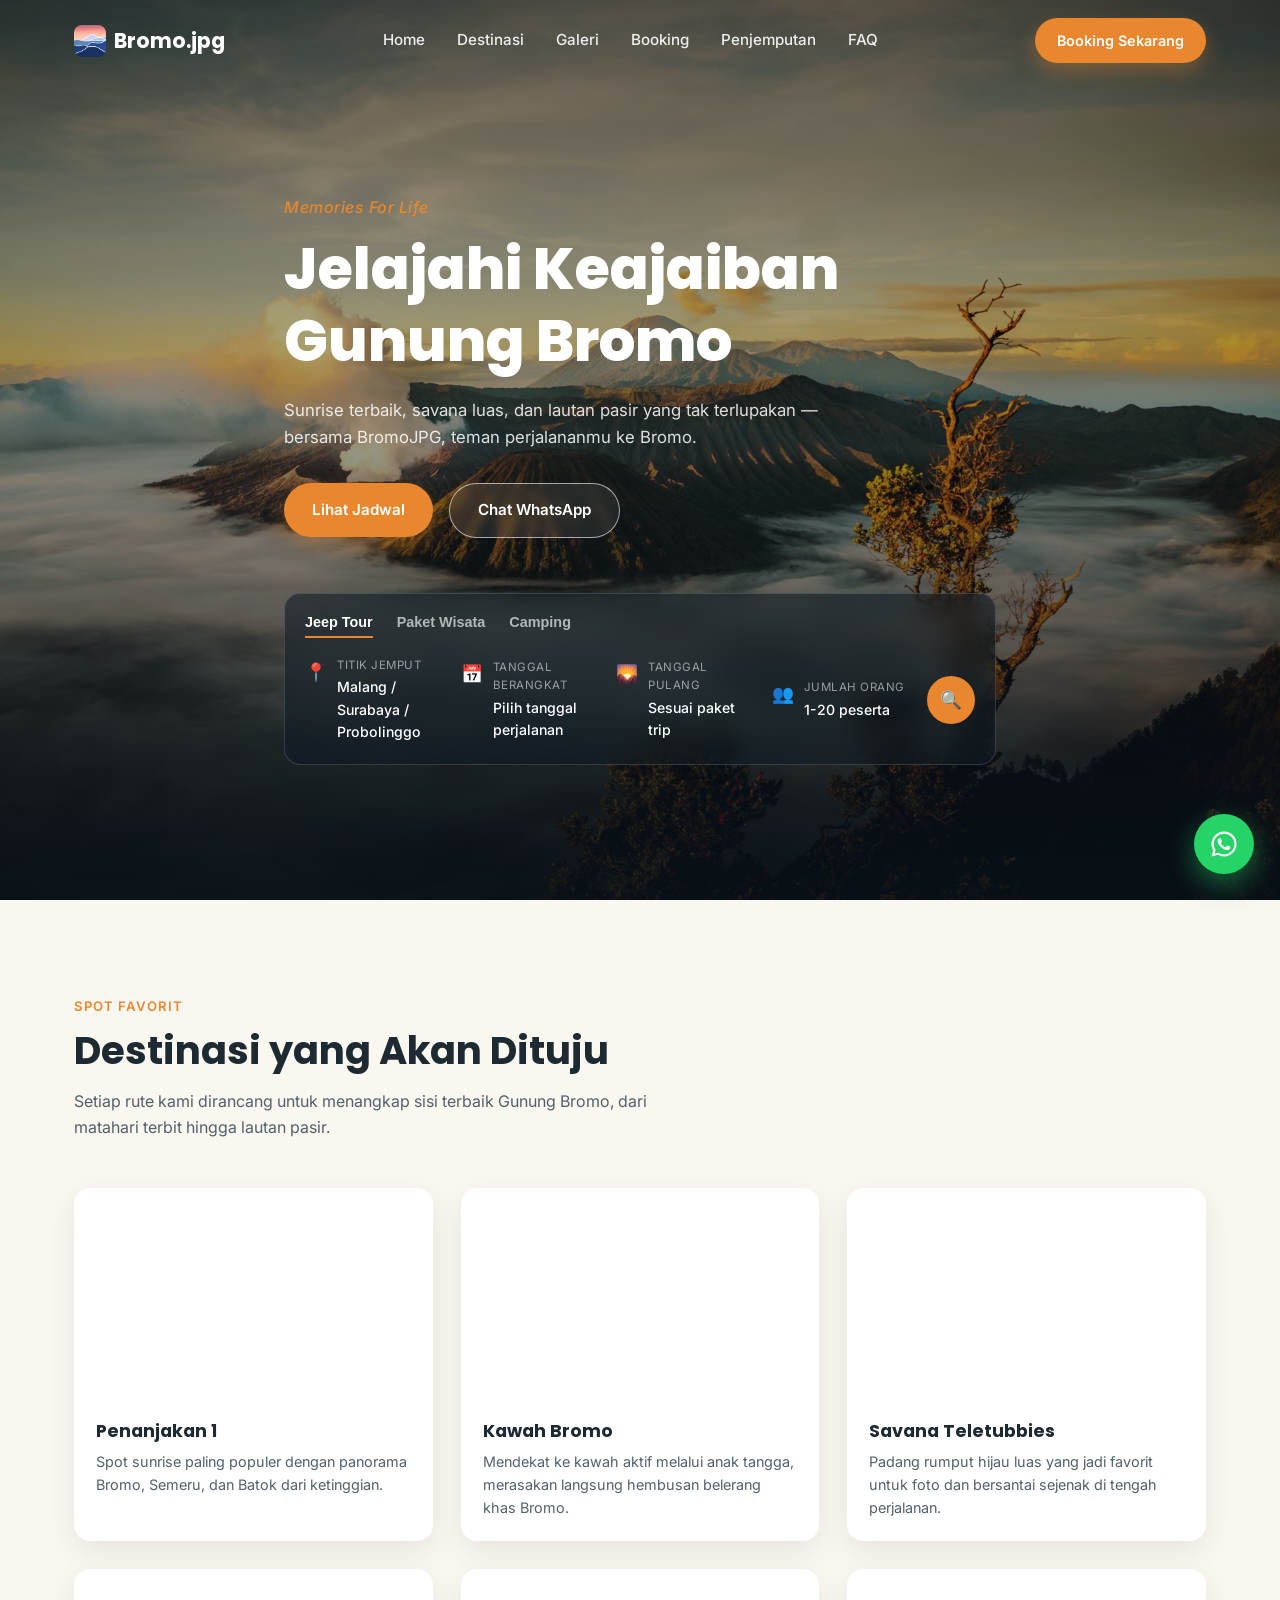
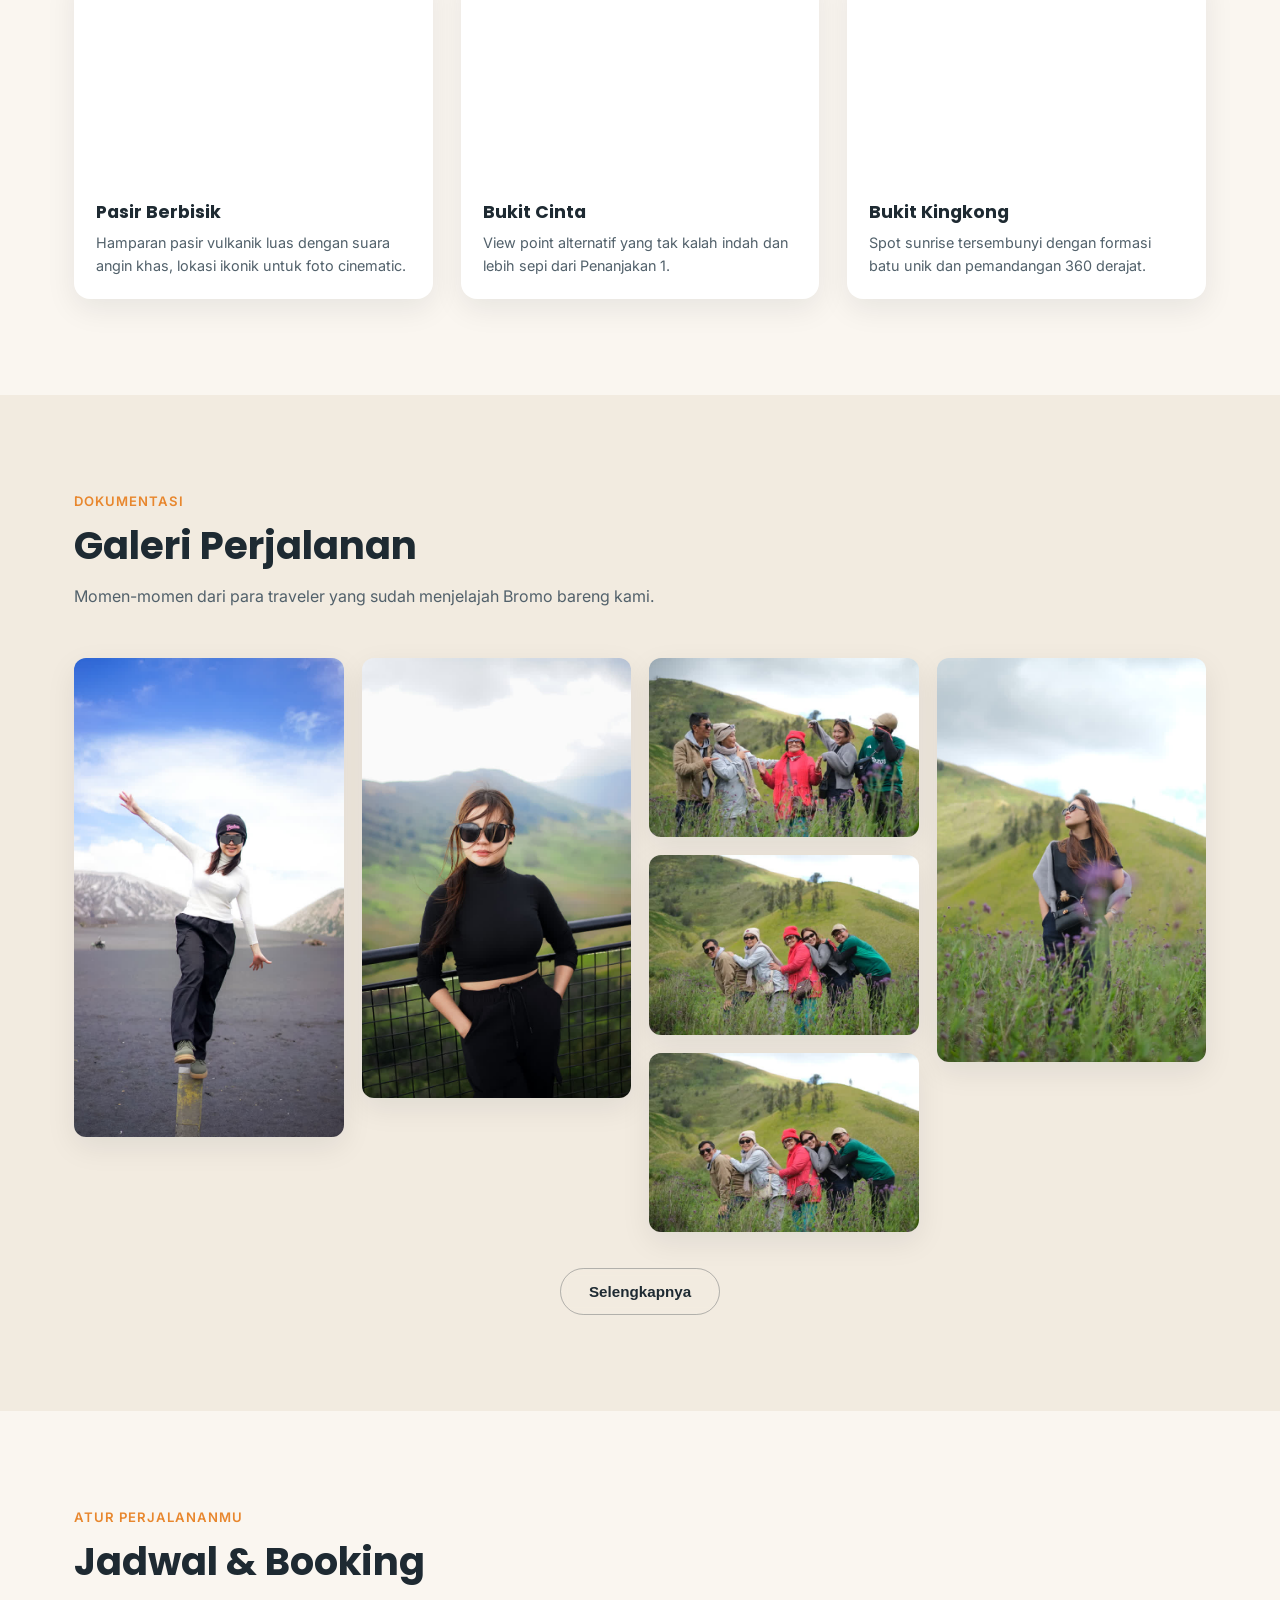
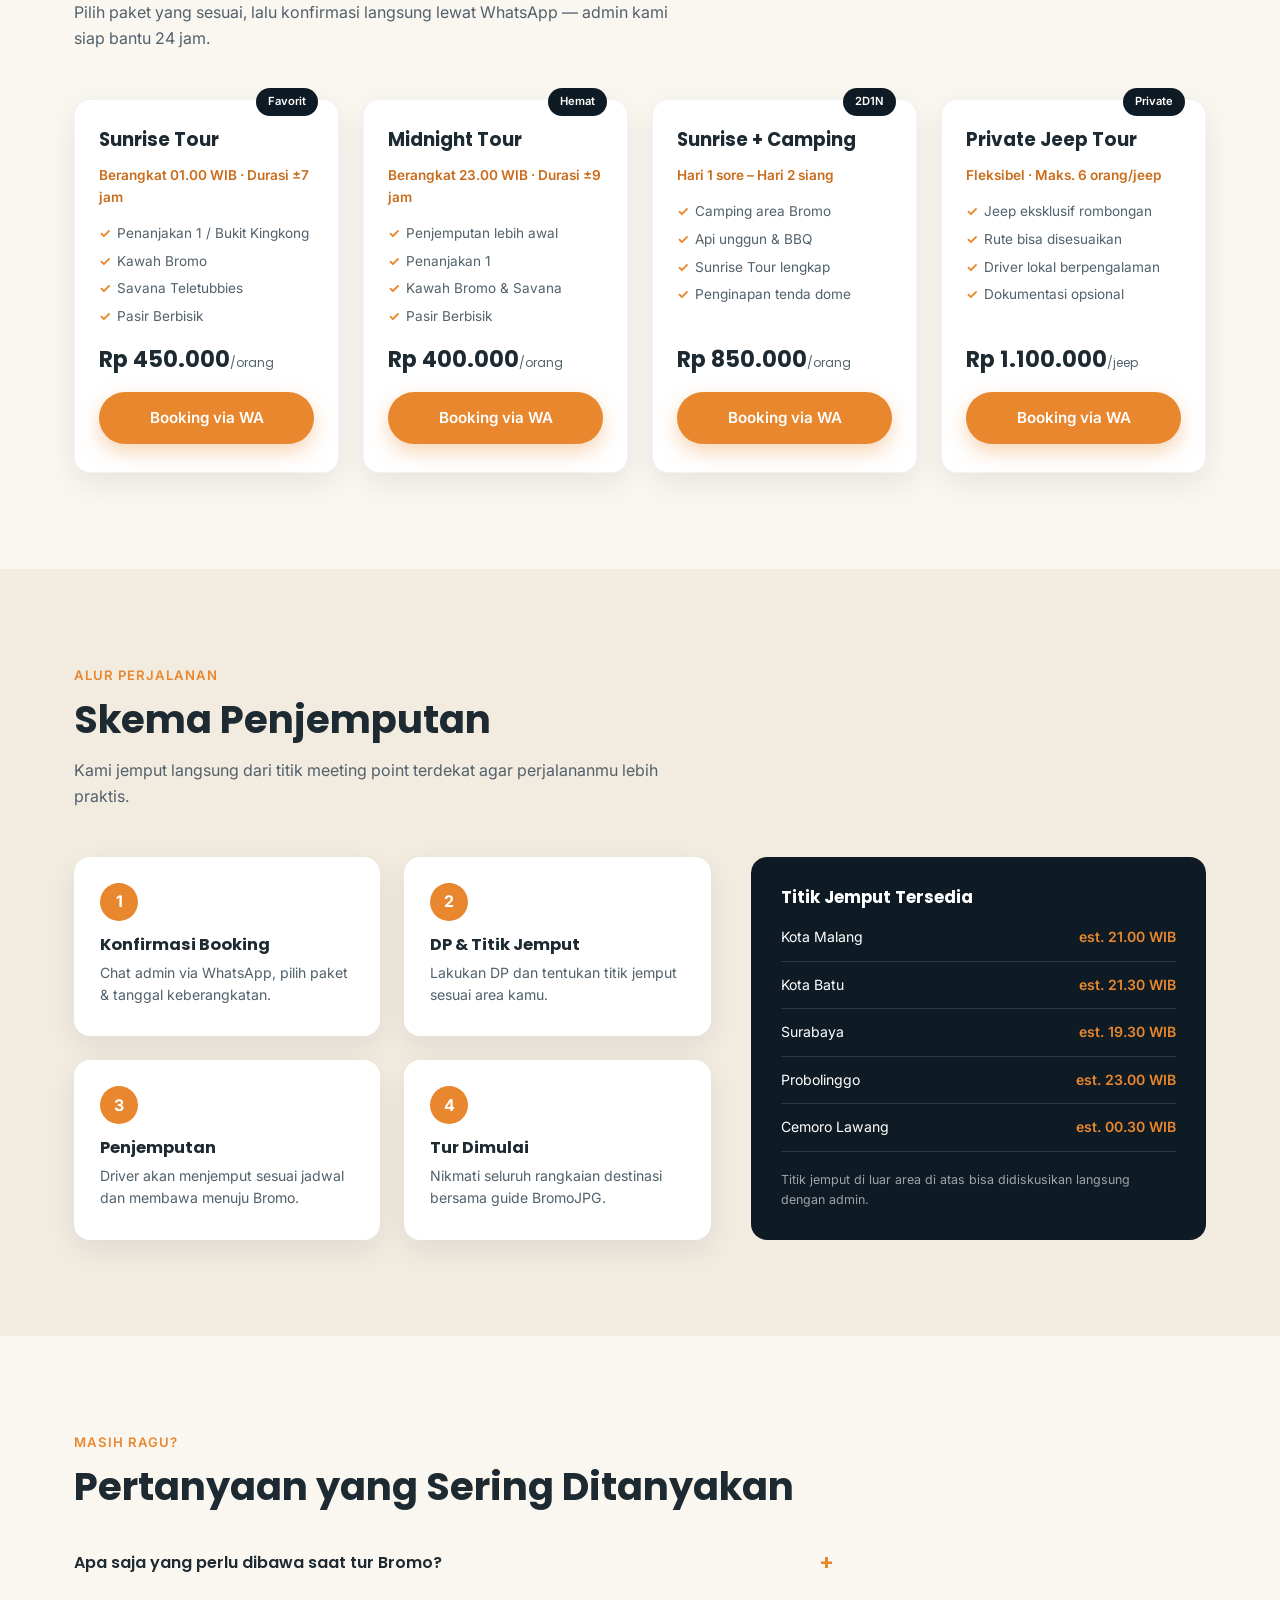
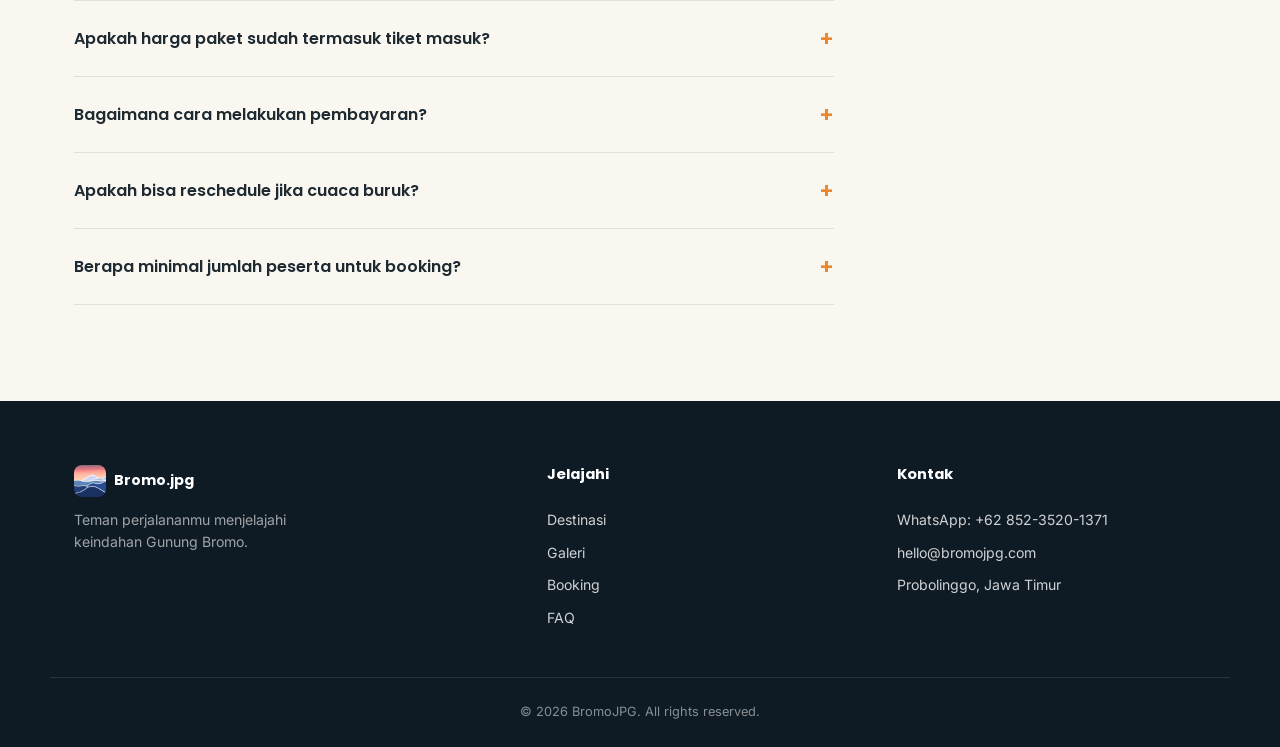
==== commit 951159ea: "Show only 6 gallery photos by default, compress gallery images further Co-Authored-By: Claude Sonnet" ====
--- a/index.html
+++ b/index.html
@@ -156,12 +156,12 @@
       <img src="assets/galeri/g04.jpg" alt="Dokumentasi trip Bromo bersama BromoJPG" loading="lazy">
       <img src="assets/galeri/g05.jpg" alt="Dokumentasi trip Bromo bersama BromoJPG" loading="lazy">
       <img src="assets/galeri/g06.jpg" alt="Dokumentasi trip Bromo bersama BromoJPG" loading="lazy">
-      <img src="assets/galeri/g07.jpg" alt="Dokumentasi trip Bromo bersama BromoJPG" loading="lazy">
-      <img src="assets/galeri/g08.jpg" alt="Dokumentasi trip Bromo bersama BromoJPG" loading="lazy">
-      <img src="assets/galeri/g09.jpg" alt="Dokumentasi trip Bromo bersama BromoJPG" loading="lazy">
-      <img src="assets/galeri/g10.jpg" alt="Dokumentasi trip Bromo bersama BromoJPG" loading="lazy">
-      <img src="assets/galeri/g11.jpg" alt="Dokumentasi trip Bromo bersama BromoJPG" loading="lazy">
-      <img src="assets/galeri/g12.jpg" alt="Dokumentasi trip Bromo bersama BromoJPG" loading="lazy">
+      <img src="assets/galeri/g07.jpg" alt="Dokumentasi trip Bromo bersama BromoJPG" loading="lazy" class="gallery__extra is-hidden">
+      <img src="assets/galeri/g08.jpg" alt="Dokumentasi trip Bromo bersama BromoJPG" loading="lazy" class="gallery__extra is-hidden">
+      <img src="assets/galeri/g09.jpg" alt="Dokumentasi trip Bromo bersama BromoJPG" loading="lazy" class="gallery__extra is-hidden">
+      <img src="assets/galeri/g10.jpg" alt="Dokumentasi trip Bromo bersama BromoJPG" loading="lazy" class="gallery__extra is-hidden">
+      <img src="assets/galeri/g11.jpg" alt="Dokumentasi trip Bromo bersama BromoJPG" loading="lazy" class="gallery__extra is-hidden">
+      <img src="assets/galeri/g12.jpg" alt="Dokumentasi trip Bromo bersama BromoJPG" loading="lazy" class="gallery__extra is-hidden">
       <img src="assets/galeri/g13.jpg" alt="Dokumentasi trip Bromo bersama BromoJPG" loading="lazy" class="gallery__extra is-hidden">
       <img src="assets/galeri/g14.jpg" alt="Dokumentasi trip Bromo bersama BromoJPG" loading="lazy" class="gallery__extra is-hidden">
       <img src="assets/galeri/g15.jpg" alt="Dokumentasi trip Bromo bersama BromoJPG" loading="lazy" class="gallery__extra is-hidden">
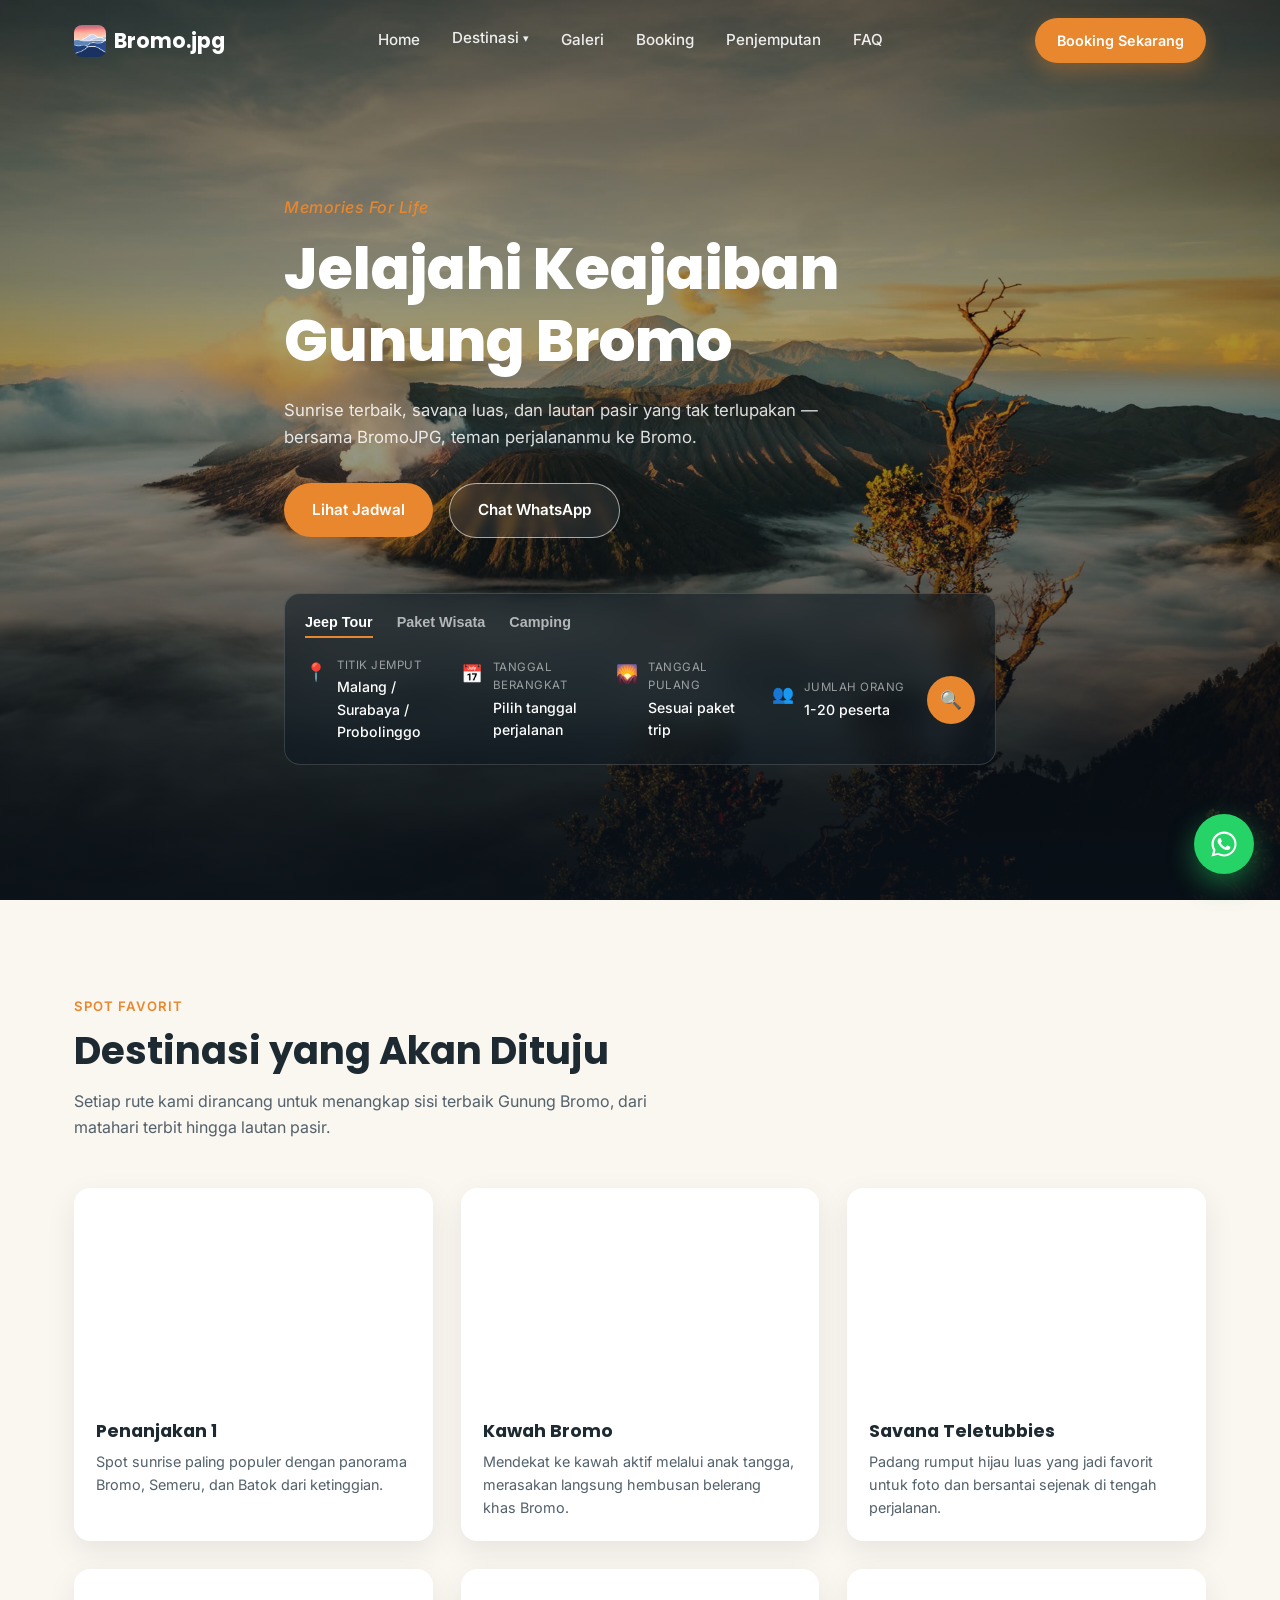
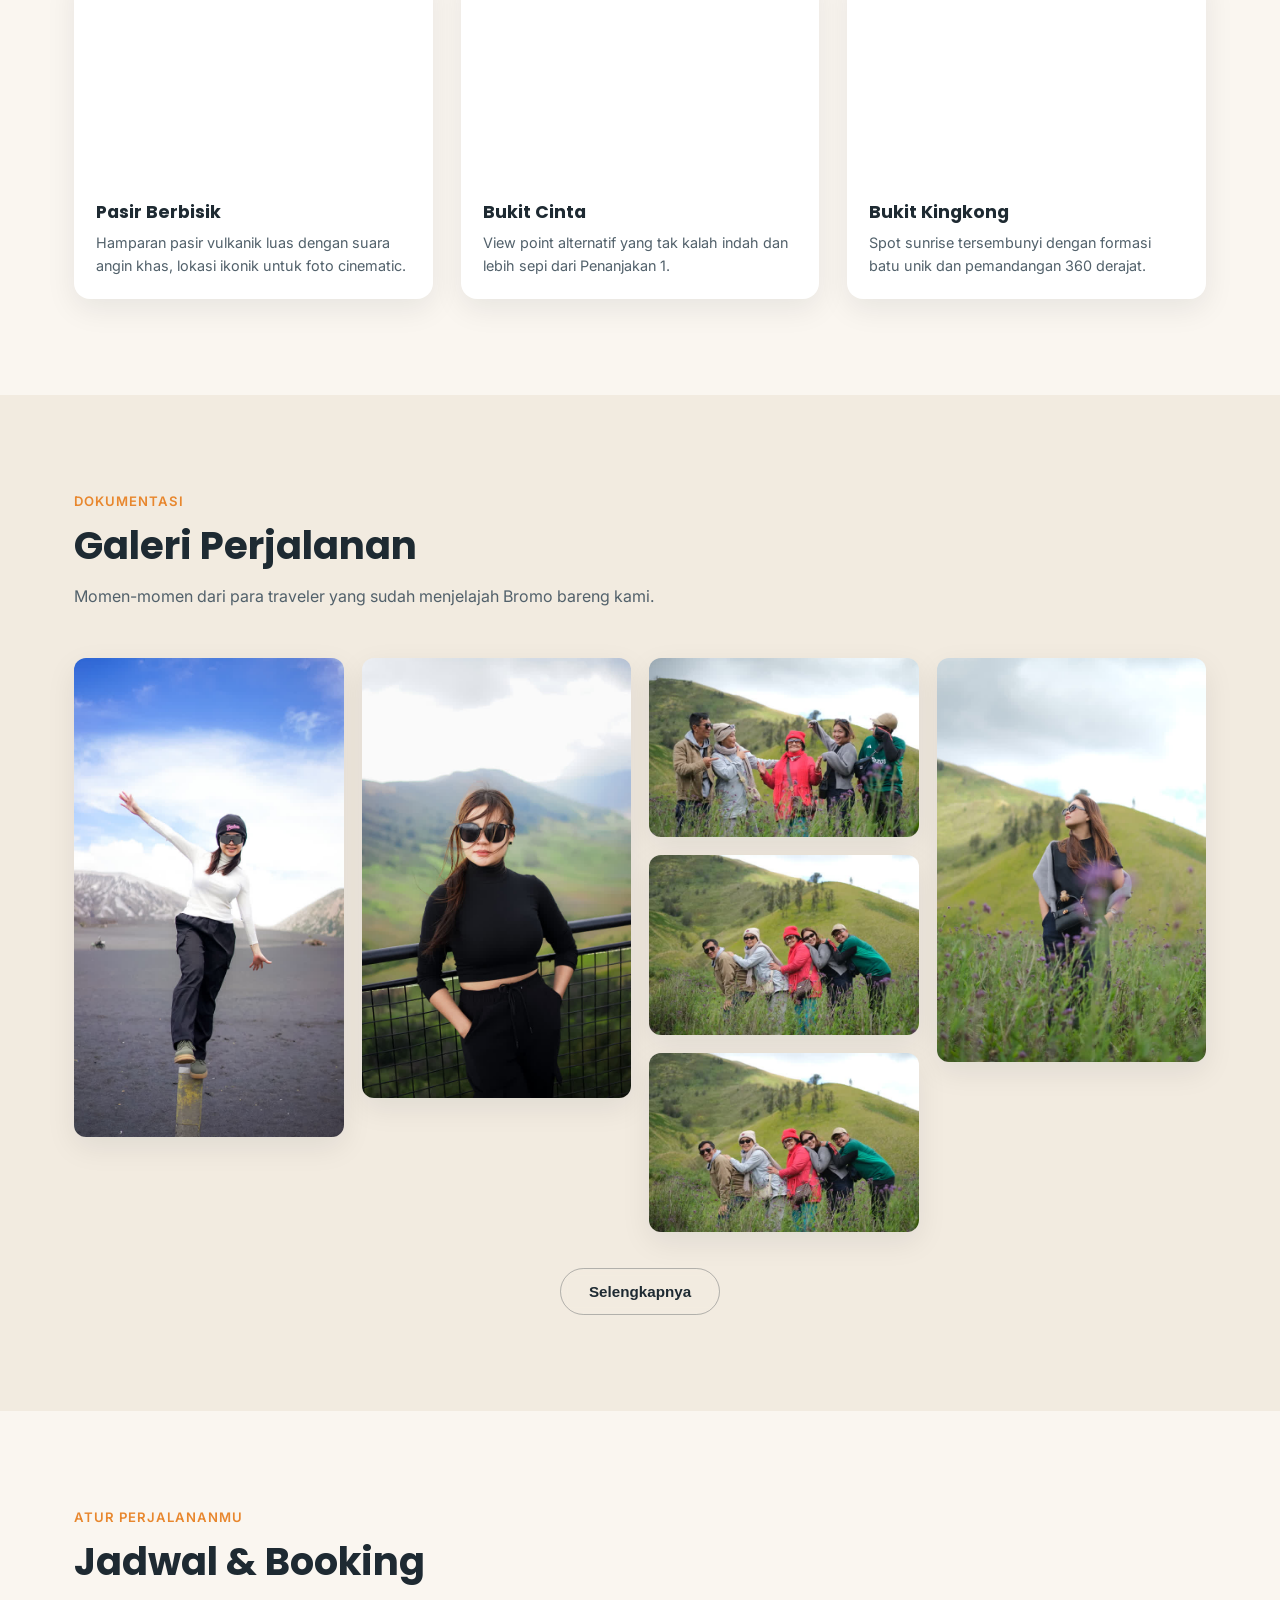
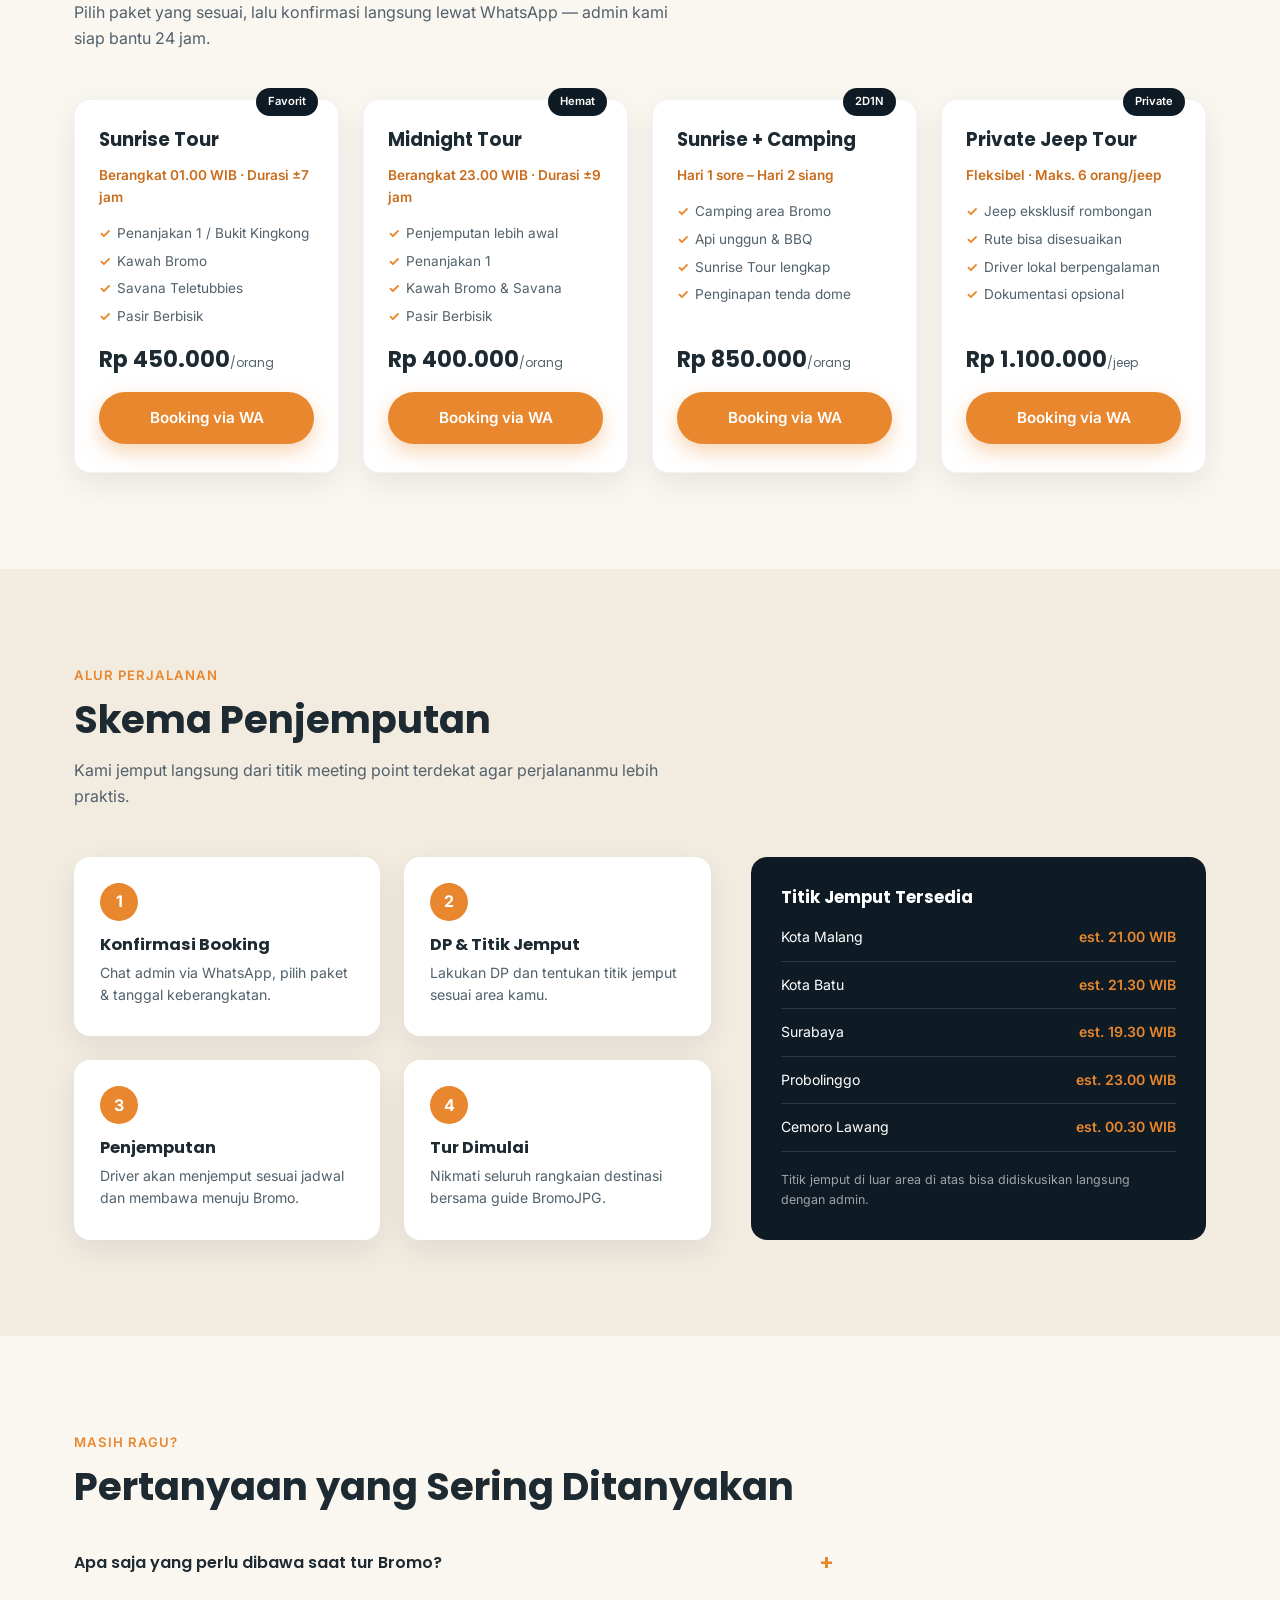
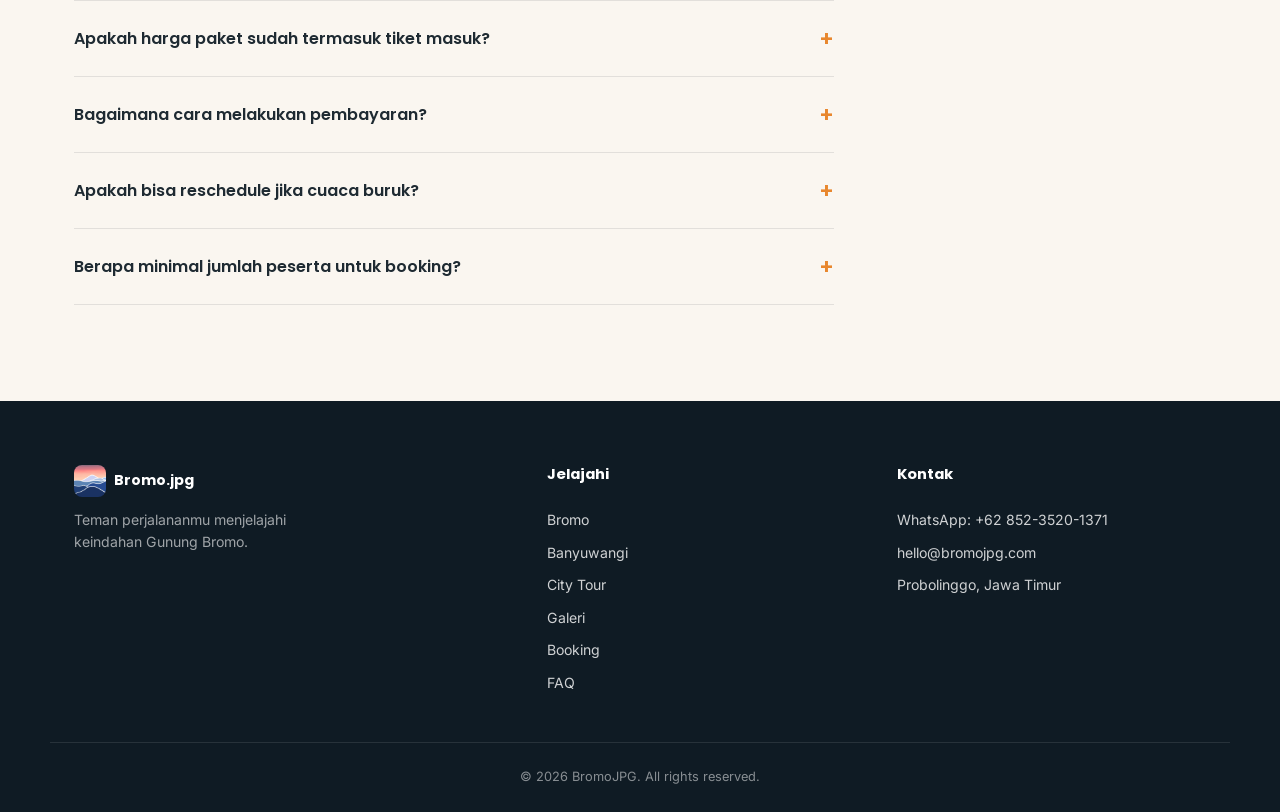
==== commit 35a0a87e: "Add Destinasi dropdown with Bromo, Banyuwangi, City Tour pages Co-Authored-By: Claude Sonnet 5 <nore" ====
--- a/index.html
+++ b/index.html
@@ -20,7 +20,16 @@
     </a>
     <nav class="navbar__menu" id="navMenu">
       <a href="#home">Home</a>
-      <a href="#destinasi">Destinasi</a>
+      <div class="navbar__dropdown">
+        <button class="navbar__dropdown-toggle" aria-haspopup="true" aria-expanded="false">
+          Destinasi <span class="navbar__caret">▾</span>
+        </button>
+        <div class="navbar__dropdown-menu">
+          <a href="#destinasi">Bromo</a>
+          <a href="banyuwangi.html">Banyuwangi</a>
+          <a href="city-tour.html">City Tour</a>
+        </div>
+      </div>
       <a href="#galeri">Galeri</a>
       <a href="#booking">Booking</a>
       <a href="#penjemputan">Penjemputan</a>
@@ -378,7 +387,9 @@
     </div>
     <div class="footer__col">
       <h4>Jelajahi</h4>
-      <a href="#destinasi">Destinasi</a>
+      <a href="#destinasi">Bromo</a>
+      <a href="banyuwangi.html">Banyuwangi</a>
+      <a href="city-tour.html">City Tour</a>
       <a href="#galeri">Galeri</a>
       <a href="#booking">Booking</a>
       <a href="#faq">FAQ</a>
--- a/css/style.css
+++ b/css/style.css
@@ -126,6 +126,61 @@
 .navbar.scrolled .navbar__menu a { color: var(--ink-soft); }
 .navbar__menu a:hover { color: var(--amber); }
 .navbar__cta { white-space: nowrap; padding: 11px 22px; font-size: 0.9rem; }
+
+/* NAVBAR DROPDOWN */
+.navbar__dropdown { position: relative; }
+.navbar__dropdown-toggle {
+  display: flex;
+  align-items: center;
+  gap: 4px;
+  background: none;
+  border: none;
+  cursor: pointer;
+  font-family: 'Inter', sans-serif;
+  color: rgba(255,255,255,0.9);
+  font-weight: 500;
+  font-size: 0.95rem;
+  transition: color 0.2s ease;
+}
+.navbar.scrolled .navbar__dropdown-toggle { color: var(--ink-soft); }
+.navbar__dropdown-toggle:hover,
+.navbar__dropdown.is-open .navbar__dropdown-toggle { color: var(--amber); }
+.navbar__caret { font-size: 0.7rem; transition: transform 0.2s ease; }
+.navbar__dropdown.is-open .navbar__caret { transform: rotate(180deg); }
+.navbar__dropdown-menu {
+  position: absolute;
+  top: calc(100% + 16px);
+  left: 50%;
+  transform: translateX(-50%) translateY(8px);
+  background: var(--white);
+  border-radius: 12px;
+  box-shadow: var(--shadow);
+  padding: 8px;
+  min-width: 170px;
+  display: flex;
+  flex-direction: column;
+  gap: 2px;
+  opacity: 0;
+  visibility: hidden;
+  pointer-events: none;
+  transition: opacity 0.2s ease, transform 0.2s ease, visibility 0.2s ease, max-height 0.2s ease;
+  z-index: 10;
+}
+.navbar__dropdown-menu a {
+  color: var(--ink) !important;
+  font-size: 0.9rem;
+  padding: 9px 14px;
+  border-radius: 8px;
+  white-space: nowrap;
+}
+.navbar__dropdown-menu a:hover { background: var(--bone-alt); color: var(--amber) !important; }
+.navbar__dropdown:hover .navbar__dropdown-menu,
+.navbar__dropdown.is-open .navbar__dropdown-menu {
+  opacity: 1;
+  visibility: visible;
+  pointer-events: auto;
+  transform: translateX(-50%) translateY(0);
+}
 .navbar__burger {
   display: none;
   flex-direction: column;
@@ -523,6 +578,22 @@
   .navbar__menu a { color: var(--ink); }
   .navbar__burger { display: flex; }
   .navbar__cta { display: none; }
+  .navbar__dropdown-toggle { color: var(--ink); width: 100%; justify-content: space-between; }
+  .navbar__dropdown-menu {
+    position: static;
+    transform: none;
+    opacity: 1;
+    visibility: visible;
+    pointer-events: auto;
+    box-shadow: none;
+    padding: 4px 0 0 12px;
+    min-width: 0;
+    max-height: 0;
+    overflow: hidden;
+    display: block;
+  }
+  .navbar__dropdown-menu a { color: var(--ink-soft) !important; padding: 8px 0; }
+  .navbar__dropdown.is-open .navbar__dropdown-menu { max-height: 200px; }
   .footer__inner { grid-template-columns: 1fr; }
   .grid--3 { grid-template-columns: 1fr; }
   .schedule-grid { grid-template-columns: 1fr; }
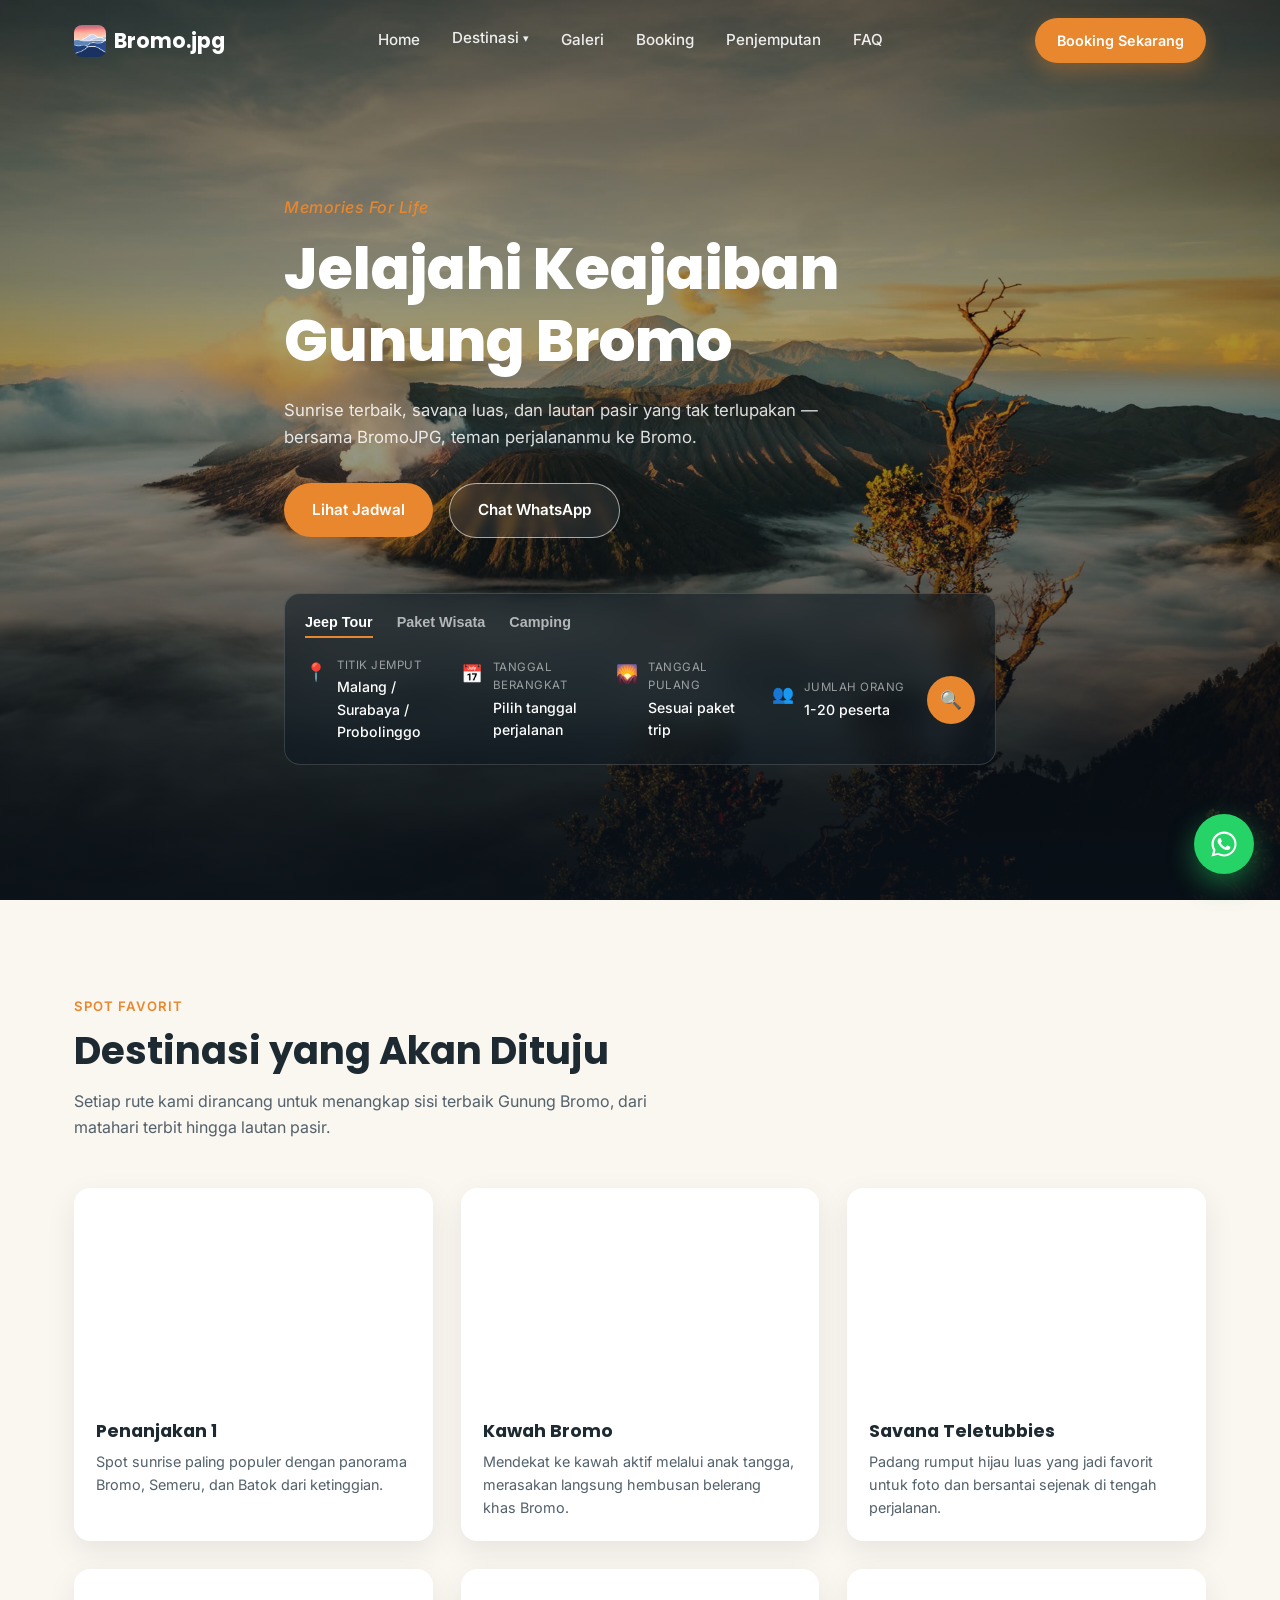
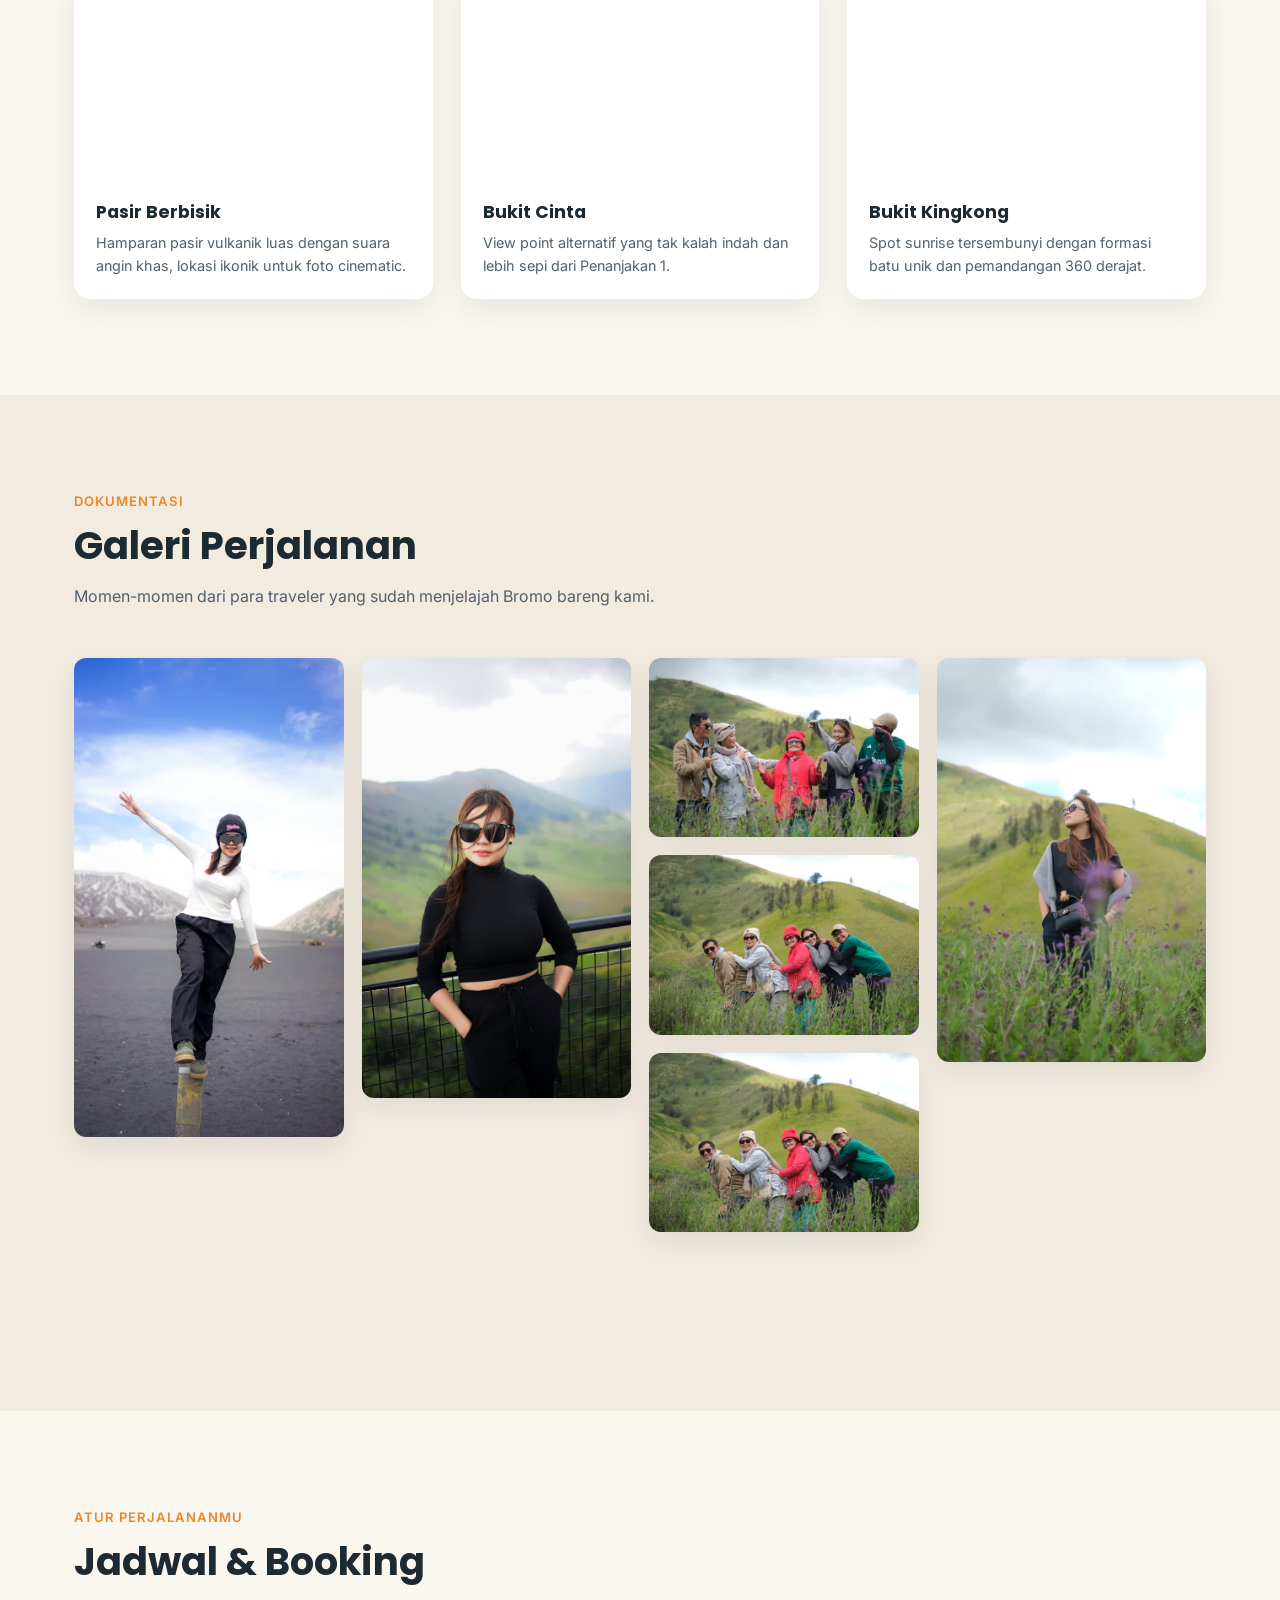
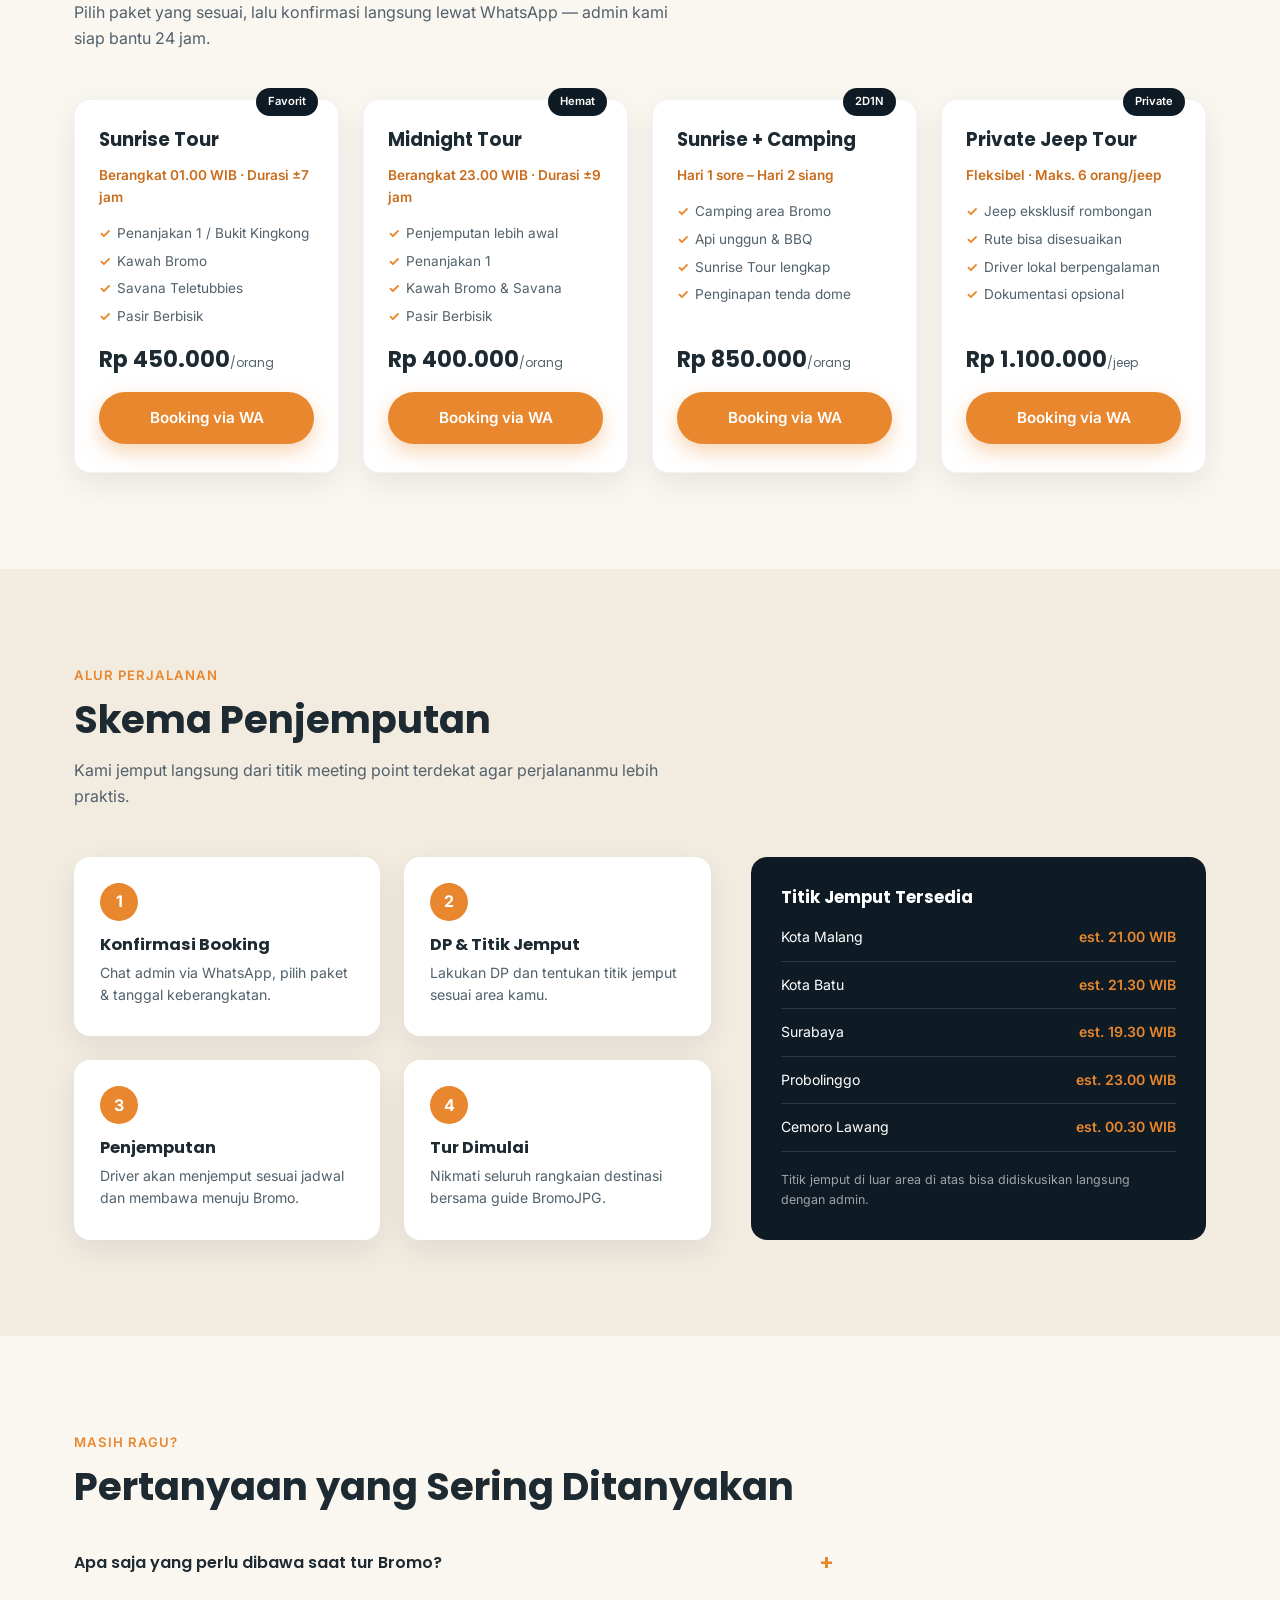
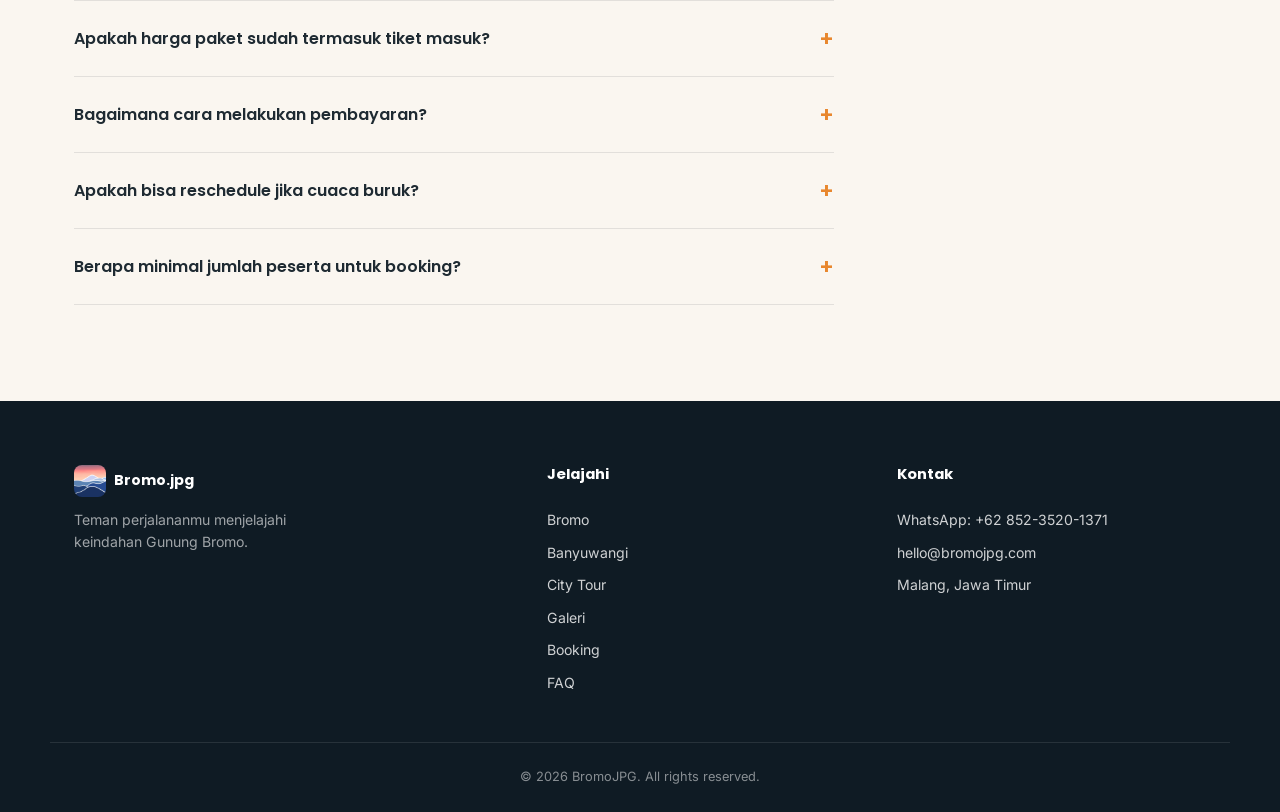
==== commit 237dbfab: "Update footer address to Malang, Jawa Timur Co-Authored-By: Claude Sonnet 5 <noreply@anthropic.com>" ====
--- a/index.html
+++ b/index.html
@@ -398,7 +398,7 @@
       <h4>Kontak</h4>
       <a href="https://wa.me/6285235201371" target="_blank" rel="noopener">WhatsApp: +62 852-3520-1371</a>
       <a href="mailto:hello@bromojpg.com">hello@bromojpg.com</a>
-      <span>Probolinggo, Jawa Timur</span>
+      <span>Malang, Jawa Timur</span>
     </div>
   </div>
   <div class="footer__bottom">
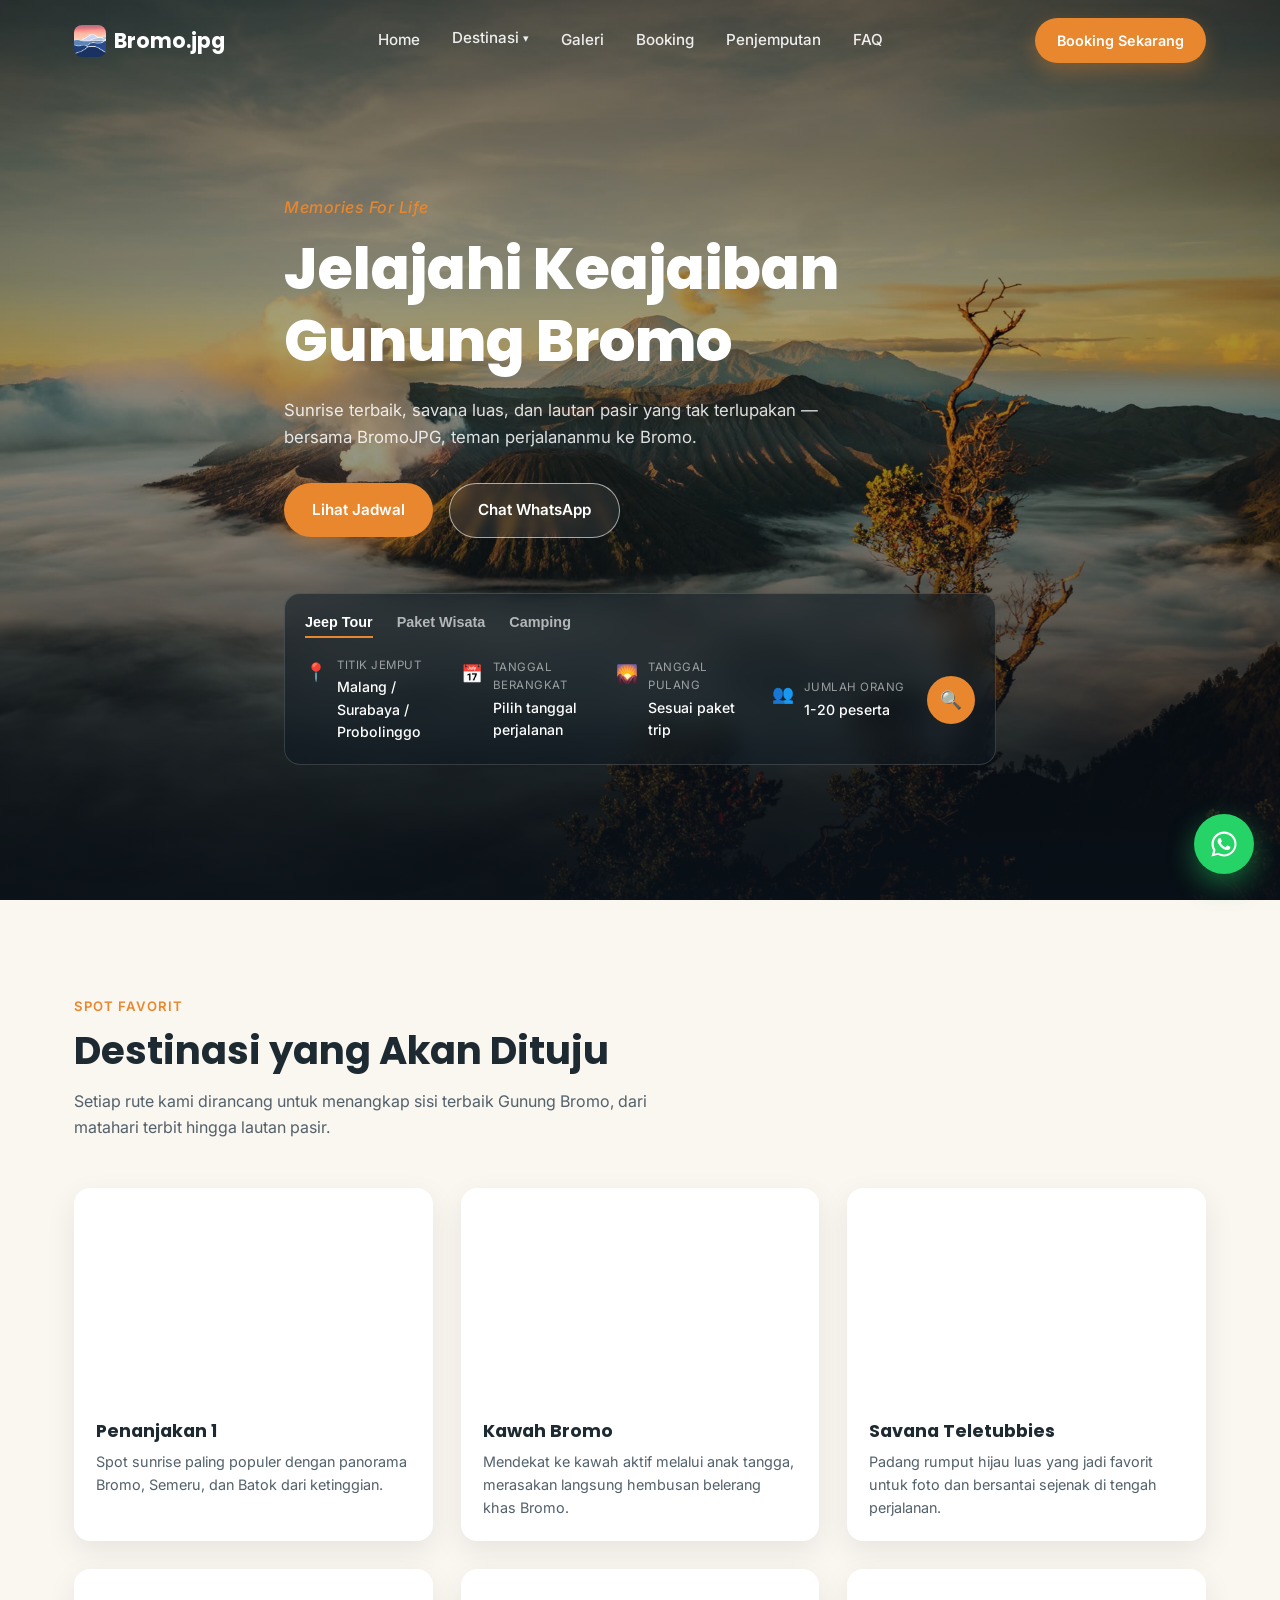
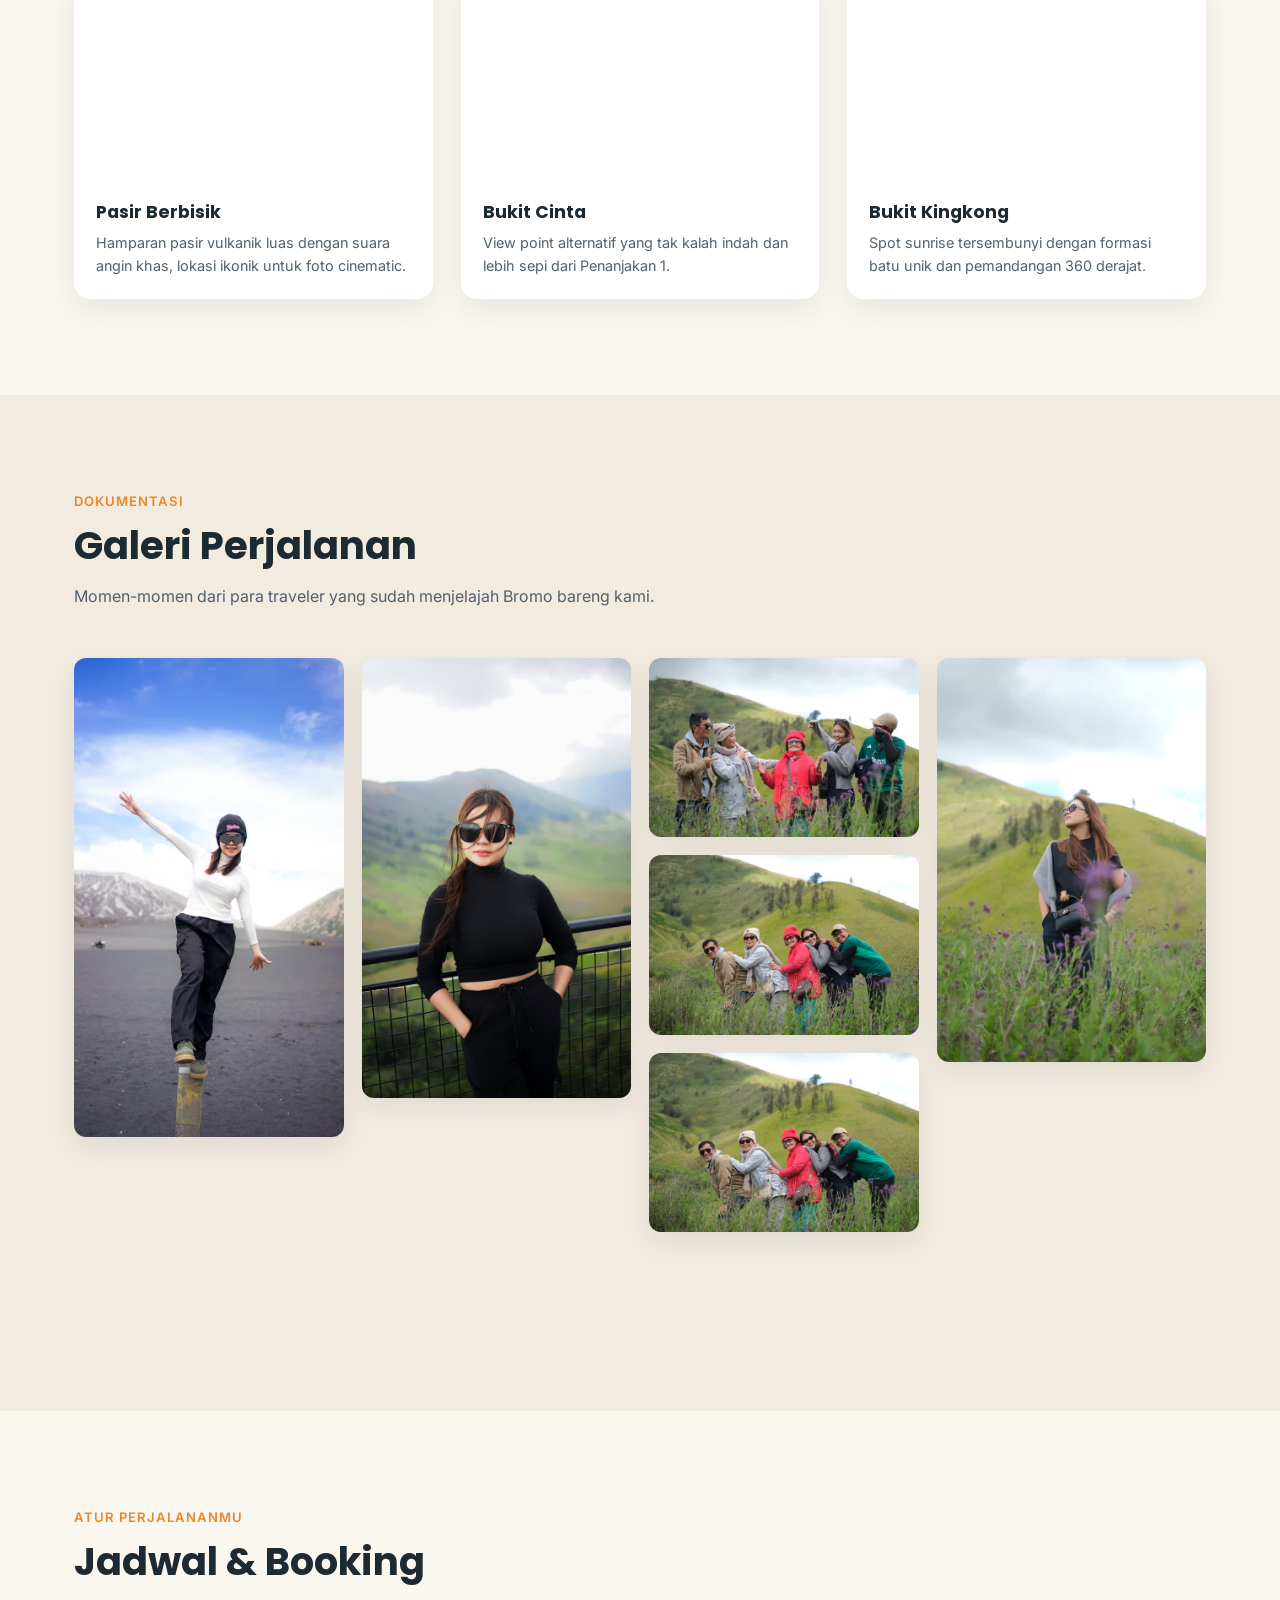
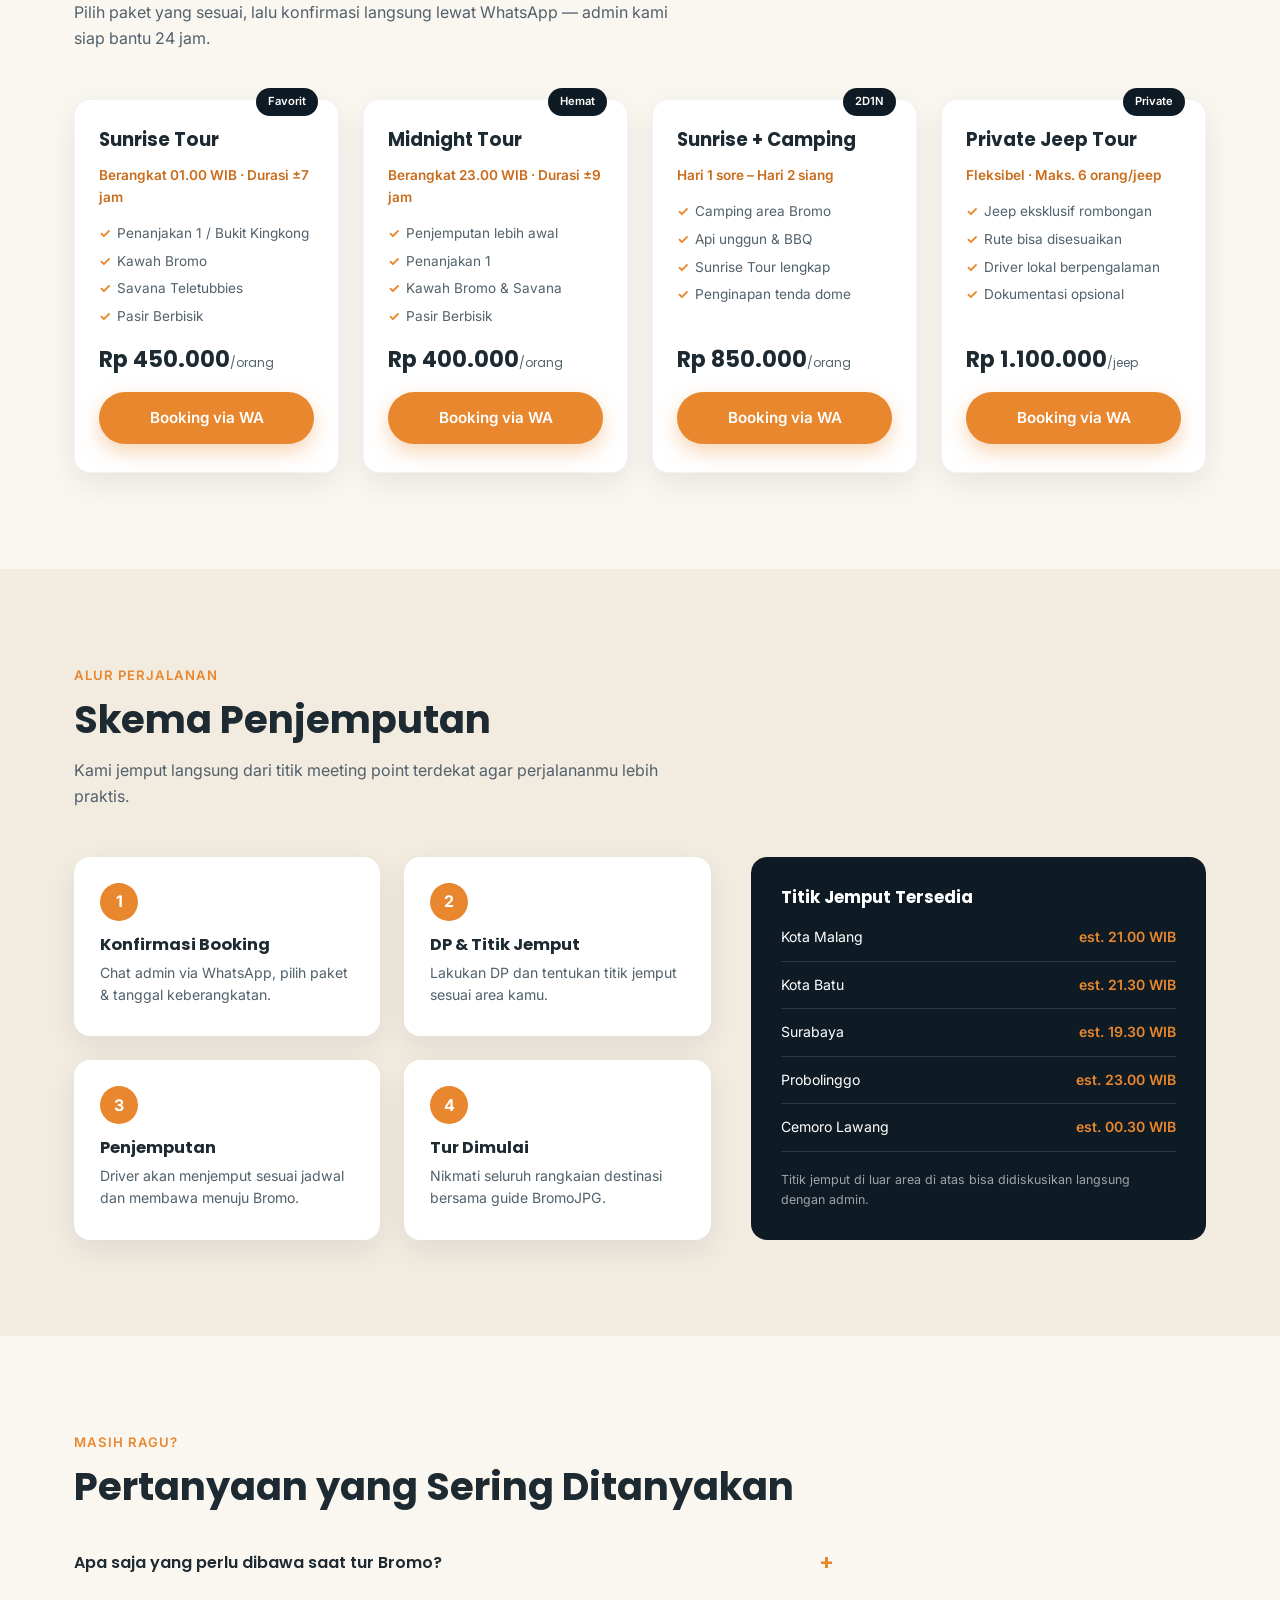
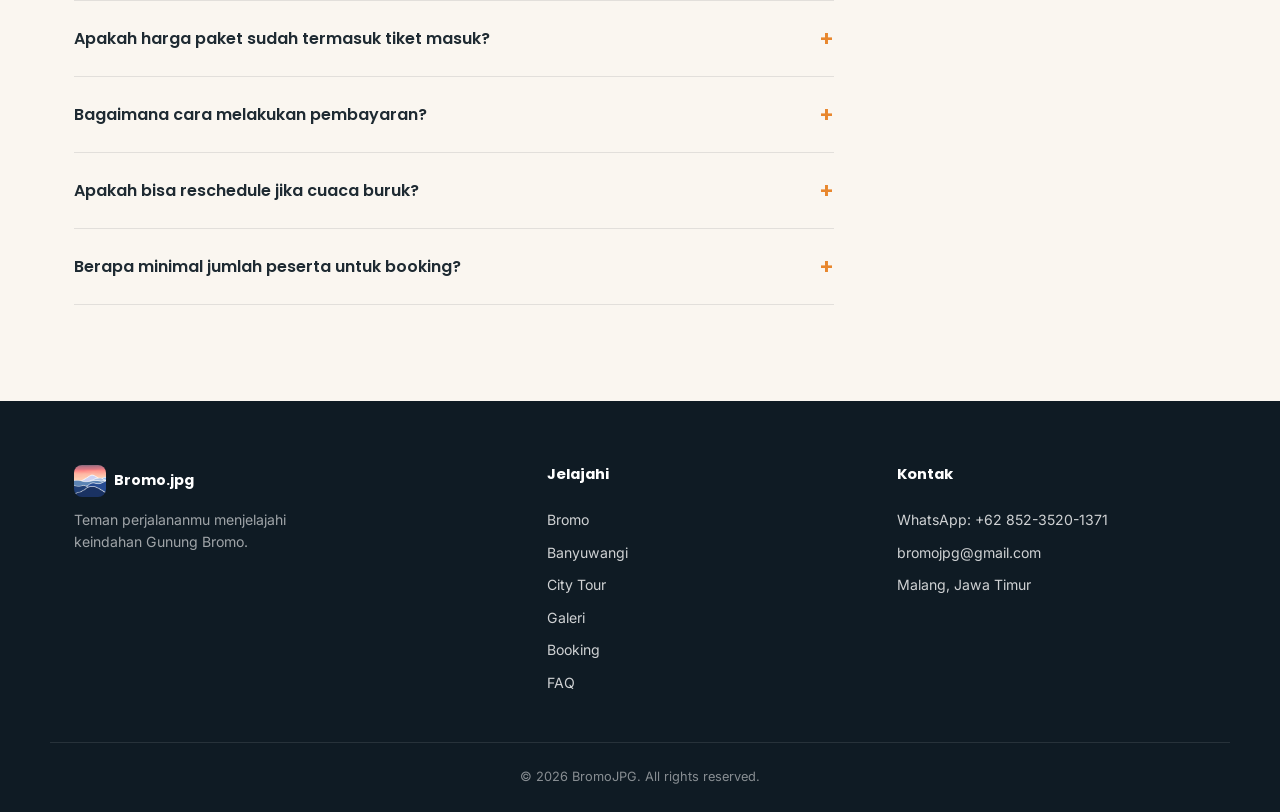
==== commit 27a23ade: "Update footer contact email to bromojpg@gmail.com Co-Authored-By: Claude Sonnet 5 <noreply@anthropic" ====
--- a/index.html
+++ b/index.html
@@ -397,7 +397,7 @@
     <div class="footer__col">
       <h4>Kontak</h4>
       <a href="https://wa.me/6285235201371" target="_blank" rel="noopener">WhatsApp: +62 852-3520-1371</a>
-      <a href="mailto:hello@bromojpg.com">hello@bromojpg.com</a>
+      <a href="mailto:bromojpg@gmail.com">bromojpg@gmail.com</a>
       <span>Malang, Jawa Timur</span>
     </div>
   </div>
